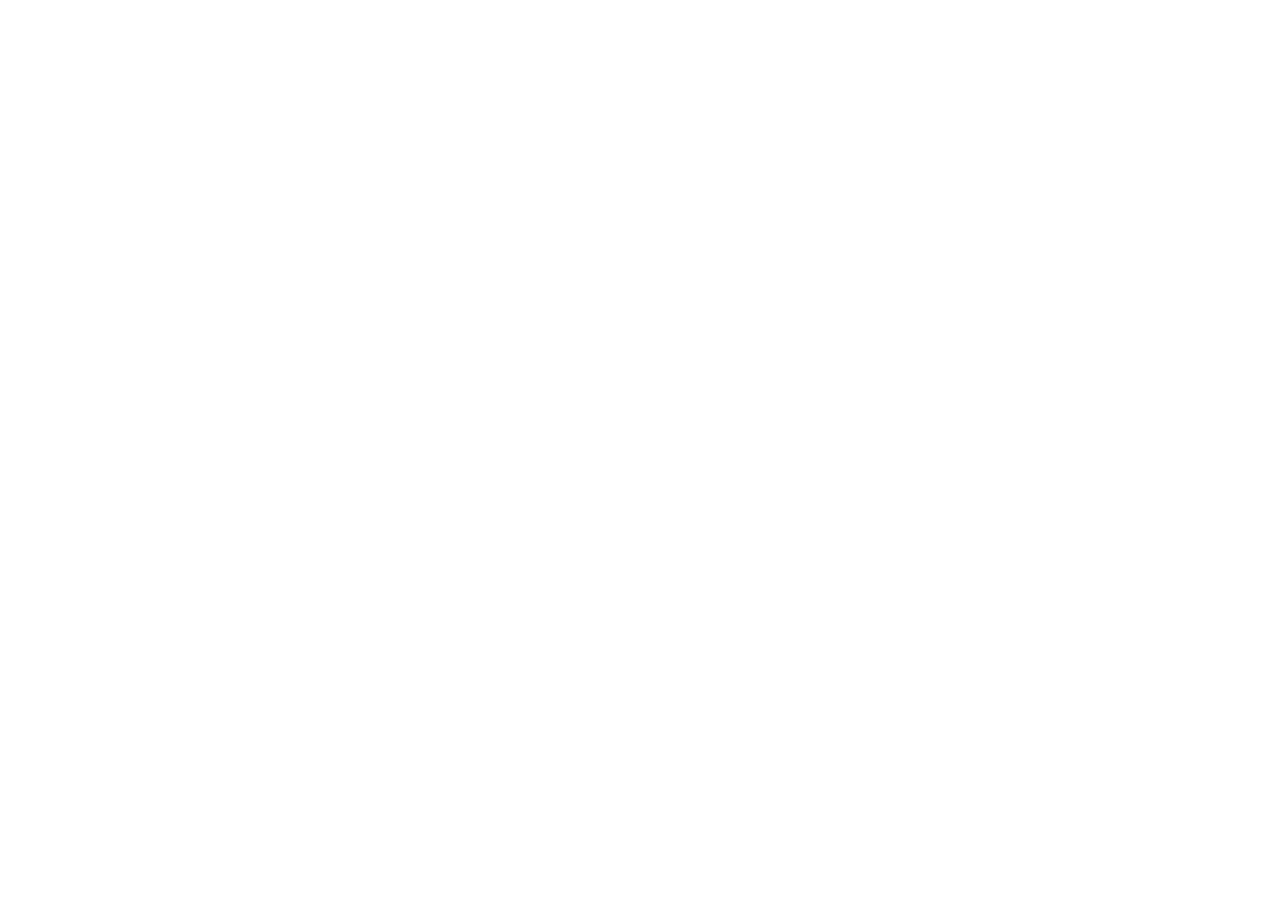
==== contact.html @ adbd4cb7 "création du dépôt, arborescence des fichiers et structure HTML de base" ====
<!DOCTYPE html>
<html lang="en">
<head>
    <meta charset="UTF-8">
    <meta name="viewport" content="width=device-width, initial-scale=1.0">
    <title>AfriConnect Summit 2026 | Le Carrefour de la Tech Panafricaine</title>
    <link rel="stylesheet" href="css/style.css">
</head>
<body>
    












    <script src="js/main.js"></script>
</body>
</html>
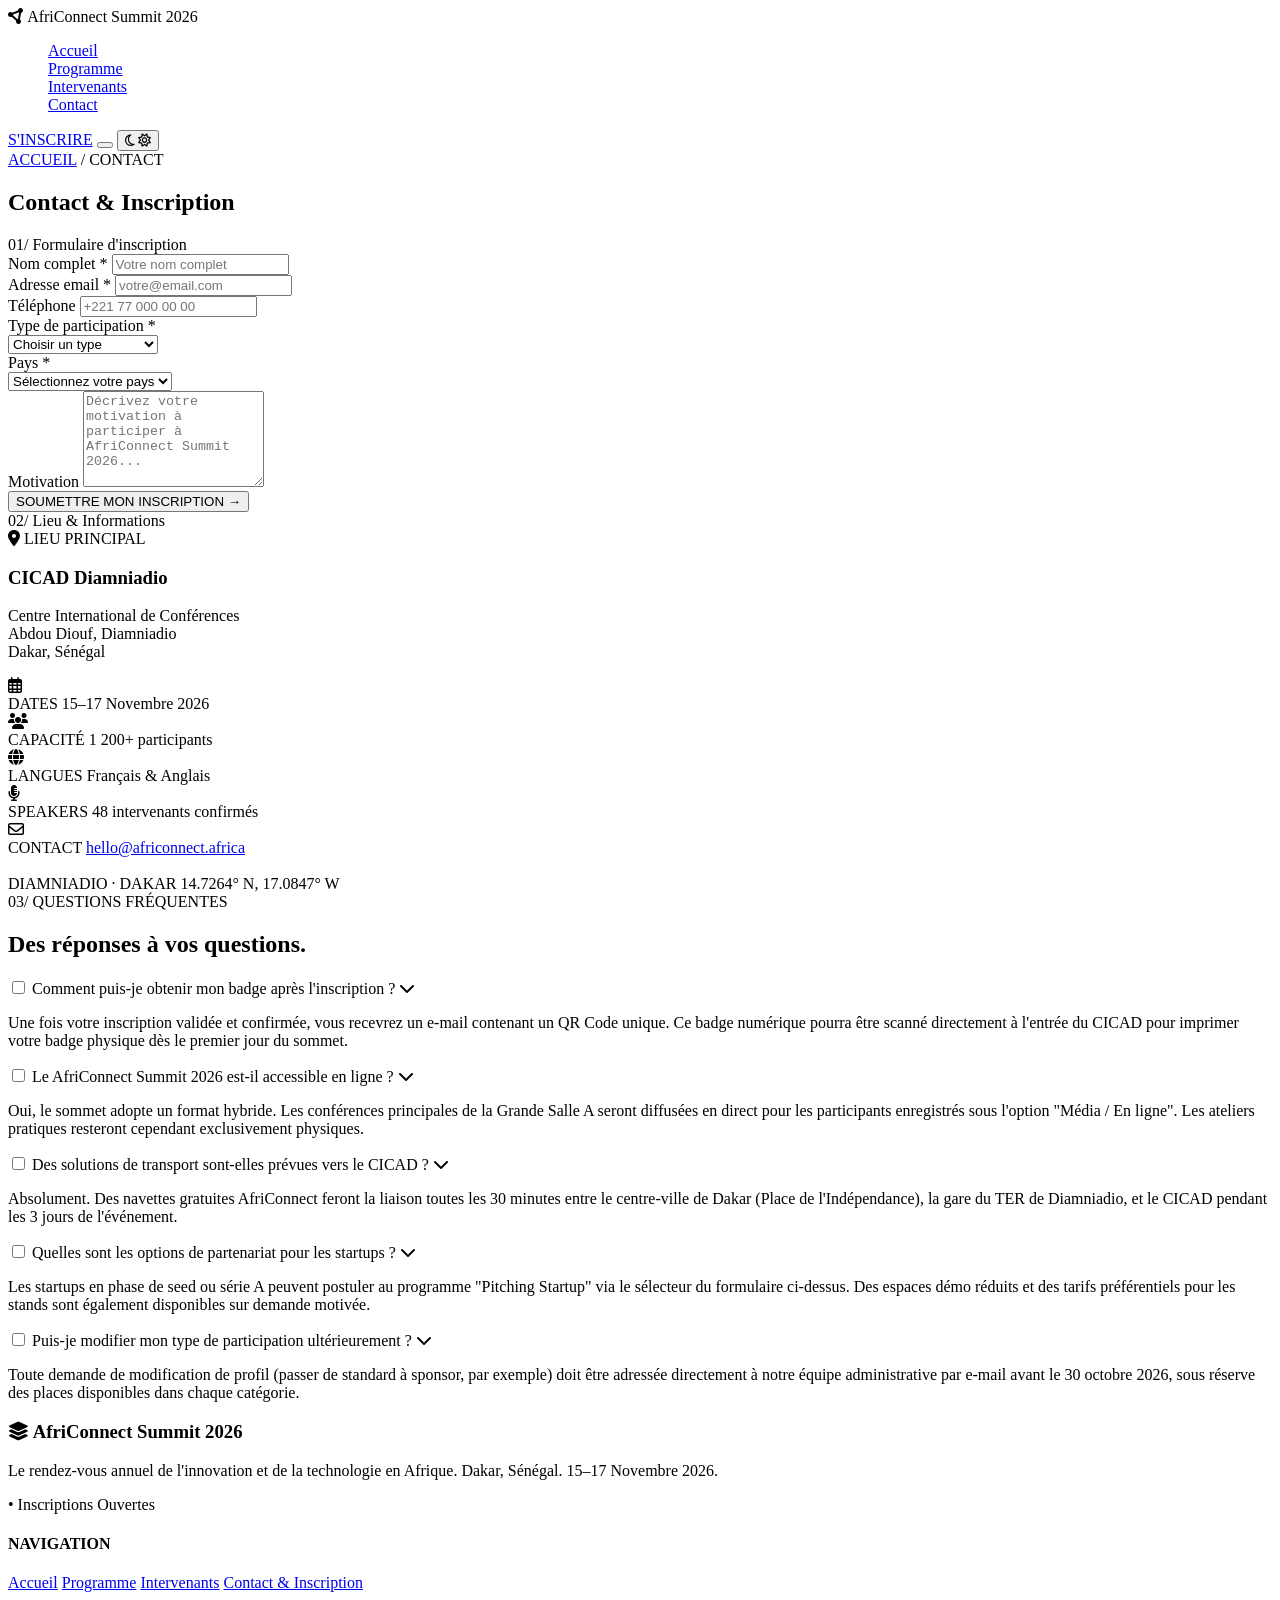
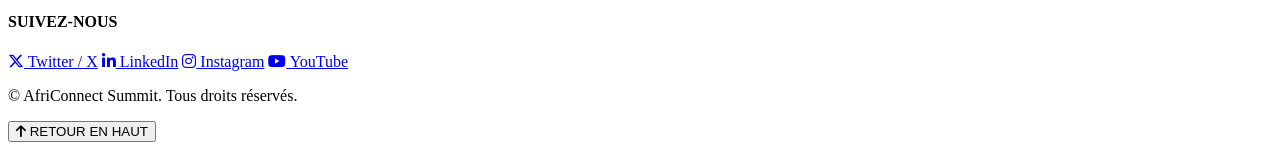
==== commit 5944c9ef: "HTML:structure complète des 4 pages avec sections et contenu texte" ====
--- a/contact.html
+++ b/contact.html
@@ -1,22 +1,358 @@
 <!DOCTYPE html>
-<html lang="en">
+<html lang="fr">
 <head>
     <meta charset="UTF-8">
     <meta name="viewport" content="width=device-width, initial-scale=1.0">
     <title>AfriConnect Summit 2026 | Le Carrefour de la Tech Panafricaine</title>
     <link rel="stylesheet" href="css/style.css">
+    <link rel="stylesheet" href="https://cdnjs.cloudflare.com/ajax/libs/font-awesome/6.4.0/css/all.min.css">
 </head>
 <body>
-    
-
-
-
-
-
-
-
-
-
+  <nav class="navbar">
+  <div class="nav-container">
+    <i class="fa-solid fa-circle-nodes logo-icon"></i>
+    <span>AfriConnect <span class="anim-logo">Summit 2026</span></span>
+    
+    <ul class="nav-menu" id="navMenu" type="none">
+      <li class="li-nav"><a href="#index.html" class="nav-lien">Accueil</a></li>
+      <li class="li-nav"><a href="#programme.html" class="nav-lien">Programme</a></li>
+      <li class="li-nav"><a href="#intervenants.html" class="nav-lien">Intervenants</a></li>
+      <li class="li-nav"><a href="#contact.html" class="nav-lien">Contact</a></li>
+    </ul>
+    
+    <a href="#contact.html" class="cta-btn">S'INSCRIRE</a>
+    
+    <button class="hamburger" id="hamburger" aria-label="Ouvrir le menu">
+      <span class="bar"></span>
+      <span class="bar"></span>
+      <span class="bar"></span>
+    </button>
+    
+    <button id="mode-sombre" class="theme-btn" aria-label="Changer de thème">
+      <i class="fa-regular fa-moon icon-moon"></i>
+      <i class="fa-regular fa-sun icon-sun"></i>
+    </button>
+  </div>
+</nav>
+  
+
+<!-- HERO INTERNE -->
+<section class="banniere-hero-interne">
+  <div class="conteneur-hero-interne">
+    
+    <!-- Fil d'Ariane (Breadcrumb) -->
+    <nav class="fil-ariane">
+      <a href="index.html" class="lien-ariane-parent">ACCUEIL</a>
+      <span class="separateur-ariane">/</span>
+      <span class="lien-ariane-actuel">CONTACT</span>
+    </nav>
+    
+    <!-- Titre principal de la page d'inscription -->
+    <h1 class="titre-principal-interne">Contact & Inscription</h1>
+    
+    <!-- Ligne bleue décorative sous le titre -->
+    <div class="soulignement-decoratif"></div>
+
+  </div>
+</section>
+
+
+<!-- FORMULAIRE D'INSCRIPTION -->
+<section class="section-inscription-contact">
+  <div class="conteneur-inscription-flex">
+    
+    <div class="colonne-formulaire">
+      <div class="en-tete-section-form">
+        <span class="index-section-num">01/</span>
+        <span class="titre-section-caps">Formulaire d'inscription</span>
+      </div>
+
+      <form action="#" method="POST" class="formulaire-principal">
+        <div class="grille-champs-internes">
+          
+          <div class="groupe-champ">
+            <label for="nom">Nom complet *</label>
+            <input type="text" id="nom" name="nom" placeholder="Votre nom complet" required>
+          </div>
+
+          <div class="groupe-champ">
+            <label for="email">Adresse email *</label>
+            <input type="email" id="email" name="email" placeholder="votre@email.com" required>
+          </div>
+
+          <div class="groupe-champ">
+            <label for="telephone">Téléphone</label>
+            <input type="tel" id="telephone" name="telephone" placeholder="+221 77 000 00 00">
+          </div>
+
+          <div class="groupe-champ">
+            <label for="participation">Type de participation *</label>
+            <div class="wrapper-select">
+              <select id="participation" name="participation" required>
+                <option value="" disabled selected>Choisir un type</option>
+                <option value="standard">Participant Standard</option>
+                <option value="speaker">Intervenant / Speaker</option>
+                <option value="sponsor">Partenaire / Sponsor</option>
+                <option value="media">Média / Presse</option>
+              </select>
+            </div>
+          </div>
+
+        </div>
+
+        <div class="groupe-champ champ-pleine-largeur">
+          <label for="pays">Pays *</label>
+          <div class="wrapper-select">
+            <select id="pays" name="pays" required>
+              <option value="" disabled selected>Sélectionnez votre pays</option>
+              <option value="SN">Sénégal</option>
+              <option value="MA">Maroc</option>
+              <option value="NG">Nigeria</option>
+              <option value="GH">Ghana</option>
+              <option value="CI">Côte d'Ivoire</option>
+              <option value="KE">Kenya</option>
+              <option value="DZ">Algérie</option>
+              <option value="TN">Tunisie</option>
+              <option value="CM">Cameroun</option>
+              <option value="ZA">Afrique du Sud</option>
+            </select>
+          </div>
+        </div>
+
+        <div class="groupe-champ champ-pleine-largeur">
+          <label for="motivation" class="label-mono">Motivation</label>
+          <textarea id="motivation" name="motivation" rows="6" placeholder="Décrivez votre motivation à participer à AfriConnect Summit 2026..."></textarea>
+        </div>
+
+        <button type="submit" class="bouton-soumettre-bleu">
+          <span>SOUMETTRE MON INSCRIPTION</span>
+          <span class="fleche-bouton">&rarr;</span>
+        </button>
+      </form>
+    </div>
+
+    <div class="colonne-infos">
+      <div class="en-tete-section-form">
+        <span class="index-section-num">02/</span>
+        <span class="titre-section-caps">Lieu & Informations</span>
+      </div>
+
+      <div class="carte-blanche-infos">
+        <div class="entete-lieu">
+          <i class="fa-solid fa-location-dot icone-adresse-cyan"></i>
+          <span class="label-lieu-titre">LIEU PRINCIPAL</span>
+        </div>
+        
+        <h3 class="nom-batiment">CICAD Diamniadio</h3>
+        <p class="details-adresse">
+          Centre International de Conférences<br>
+          Abdou Diouf, Diamniadio<br>
+          Dakar, Sénégal
+        </p>
+
+        <div class="liste-details-specifiques">
+          
+          <div class="item-detail">
+            <div class="encadre-icone-mini">
+              <i class="fa-regular fa-calendar-days"></i>
+            </div>
+            <div class="textes-item">
+              <span class="meta-label-mono">DATES</span>
+              <span class="meta-valeur">15–17 Novembre 2026</span>
+            </div>
+          </div>
+
+          <div class="item-detail">
+            <div class="encadre-icone-mini">
+              <i class="fa-solid fa-users"></i>
+            </div>
+            <div class="textes-item">
+              <span class="meta-label-mono">CAPACITÉ</span>
+              <span class="meta-valeur">1 200+ participants</span>
+            </div>
+          </div>
+
+          <div class="item-detail">
+            <div class="encadre-icone-mini">
+              <i class="fa-solid fa-globe"></i>
+            </div>
+            <div class="textes-item">
+              <span class="meta-label-mono">LANGUES</span>
+              <span class="meta-valeur">Français & Anglais</span>
+            </div>
+          </div>
+
+          <div class="item-detail">
+            <div class="encadre-icone-mini">
+              <i class="fa-solid fa-microphone-lines"></i>
+            </div>
+            <div class="textes-item">
+              <span class="meta-label-mono">SPEAKERS</span>
+              <span class="meta-valeur">48 intervenants confirmés</span>
+            </div>
+          </div>
+
+          <div class="item-detail">
+            <div class="encadre-icone-mini">
+              <i class="fa-regular fa-envelope"></i>
+            </div>
+            <div class="textes-item">
+              <span class="meta-label-mono">CONTACT</span>
+              <a href="mailto:hello@africonnect.africa" class="meta-valeur lien-email-info">hello@africonnect.africa</a>
+            </div>
+          </div>
+
+        </div>
+
+        <div class="mini-carte-technique">
+          <div class="repere-geographique">
+            <div class="point-ancre-bleu">
+              <i class="fa-solid fa-location-crosshairs" style="color: white; font-size: 0.9rem;"></i>
+            </div>
+            <span class="label-adresse-carte">DIAMNIADIO &middot; DAKAR</span>
+            <span class="coordonnees-gps">14.7264&deg; N, 17.0847&deg; W</span>
+          </div>
+        </div>
+
+      </div>
+    </div>
+
+  </div>
+</section>
+
+
+<section id="section-faq" class="conteneur-faq">
+  
+  <div class="en-tete-faq">
+    <span class="numero-section">03/</span>
+    <span class="titre-section">QUESTIONS FRÉQUENTES</span>
+  </div>
+  
+  <h2 class="grand-titre-faq">Des réponses à vos questions.</h2>
+
+  <div class="accordeon-faq">
+    
+    <div class="item-faq">
+      <input type="checkbox" id="faq-1" class="declencheur-faq">
+      <label for="faq-1" class="entete-item">
+        <span class="question-texte">Comment puis-je obtenir mon badge après l'inscription ?</span>
+        <i class="fa-solid fa-chevron-down icone-fleche"></i>
+      </label>
+      <div class="panneau-reponse">
+        <div class="contenu-reponse">
+          <p>Une fois votre inscription validée et confirmée, vous recevrez un e-mail contenant un QR Code unique. Ce badge numérique pourra être scanné directement à l'entrée du CICAD pour imprimer votre badge physique dès le premier jour du sommet.</p>
+        </div>
+      </div>
+    </div>
+
+    <div class="item-faq">
+      <input type="checkbox" id="faq-2" class="declencheur-faq">
+      <label for="faq-2" class="entete-item">
+        <span class="question-texte">Le AfriConnect Summit 2026 est-il accessible en ligne ?</span>
+        <i class="fa-solid fa-chevron-down icone-fleche"></i>
+      </label>
+      <div class="panneau-reponse">
+        <div class="contenu-reponse">
+          <p>Oui, le sommet adopte un format hybride. Les conférences principales de la Grande Salle A seront diffusées en direct pour les participants enregistrés sous l'option "Média / En ligne". Les ateliers pratiques resteront cependant exclusivement physiques.</p>
+        </div>
+      </div>
+    </div>
+
+    <div class="item-faq">
+      <input type="checkbox" id="faq-3" class="declencheur-faq">
+      <label for="faq-3" class="entete-item">
+        <span class="question-texte">Des solutions de transport sont-elles prévues vers le CICAD ?</span>
+        <i class="fa-solid fa-chevron-down icone-fleche"></i>
+      </label>
+      <div class="panneau-reponse">
+        <div class="contenu-reponse">
+          <p>Absolument. Des navettes gratuites AfriConnect feront la liaison toutes les 30 minutes entre le centre-ville de Dakar (Place de l'Indépendance), la gare du TER de Diamniadio, et le CICAD pendant les 3 jours de l'événement.</p>
+        </div>
+      </div>
+    </div>
+
+    <div class="item-faq">
+      <input type="checkbox" id="faq-4" class="declencheur-faq">
+      <label for="faq-4" class="entete-item">
+        <span class="question-texte">Quelles sont les options de partenariat pour les startups ?</span>
+        <i class="fa-solid fa-chevron-down icone-fleche"></i>
+      </label>
+      <div class="panneau-reponse">
+        <div class="contenu-reponse">
+          <p>Les startups en phase de seed ou série A peuvent postuler au programme "Pitching Startup" via le sélecteur du formulaire ci-dessus. Des espaces démo réduits et des tarifs préférentiels pour les stands sont également disponibles sur demande motivée.</p>
+        </div>
+      </div>
+    </div>
+
+    <div class="item-faq">
+      <input type="checkbox" id="faq-5" class="declencheur-faq">
+      <label for="faq-5" class="entete-item">
+        <span class="question-texte">Puis-je modifier mon type de participation ultérieurement ?</span>
+        <i class="fa-solid fa-chevron-down icone-fleche"></i>
+      </label>
+      <div class="panneau-reponse">
+        <div class="contenu-reponse">
+          <p>Toute demande de modification de profil (passer de standard à sponsor, par exemple) doit être adressée directement à notre équipe administrative par e-mail avant le 30 octobre 2026, sous réserve des places disponibles dans chaque catégorie.</p>
+        </div>
+      </div>
+    </div>
+
+  </div>
+</section>
+
+
+<!-- footer -->
+<footer class="pied-de-page">
+  <div class="conteneur-pied">
+    
+    <div class="colonnes-pied">
+      <div class="colonne-info">
+        <h3 class="logo-sommet">
+          <i class="fa-solid fa-layer-group icone-logo"></i> 
+          AfriConnect <span class="texte-bleu">Summit 2026</span>
+        </h3>
+        <p class="description-sommet">
+          Le rendez-vous annuel de l'innovation et de la technologie en Afrique. Dakar, Sénégal. 15–17 Novembre 2026.
+        </p>
+        <div class="statut-inscription">
+          <span class="puce-inscription">•</span> Inscriptions Ouvertes
+        </div>
+      </div>
+
+      <div class="colonne-liens">
+        <h4 class="titre-colonne">NAVIGATION</h4>
+        <nav class="liens-navigation">
+          <a href="#accueil">Accueil</a>
+          <a href="#programme">Programme</a>
+          <a href="#intervenants">Intervenants</a>
+          <a href="#contact">Contact & Inscription</a>
+        </nav>
+      </div>
+
+      <div class="colonne-liens">
+        <h4 class="titre-colonne">SUIVEZ-NOUS</h4>
+        <nav class="liens-navigation">
+          <a href="https://twitter.com" target="_blank" rel="noopener"><i class="fa-brands fa-x-twitter icone-reseau"></i> Twitter / X</a>
+          <a href="https://linkedin.com" target="_blank" rel="noopener"><i class="fa-brands fa-linkedin-in icone-reseau"></i> LinkedIn</a>
+          <a href="https://instagram.com" target="_blank" rel="noopener"><i class="fa-brands fa-instagram icone-reseau"></i> Instagram</a>
+          <a href="https://youtube.com" target="_blank" rel="noopener"><i class="fa-brands fa-youtube icone-reseau"></i> YouTube</a>
+        </nav>
+      </div>
+    </div>
+
+    <div class="barre-basse">
+      <p class="texte-copyright">
+        &copy; <span id="annee-dynamique"></span> AfriConnect Summit. Tous droits réservés.
+      </p>
+      
+    </div>
+
+  </div>
+
+      <button id="bouton-retour-haut" class="action-retour-haut">
+        <i class="fa-solid fa-arrow-up"></i> RETOUR EN HAUT
+      </button>
+</footer>
 
 
 
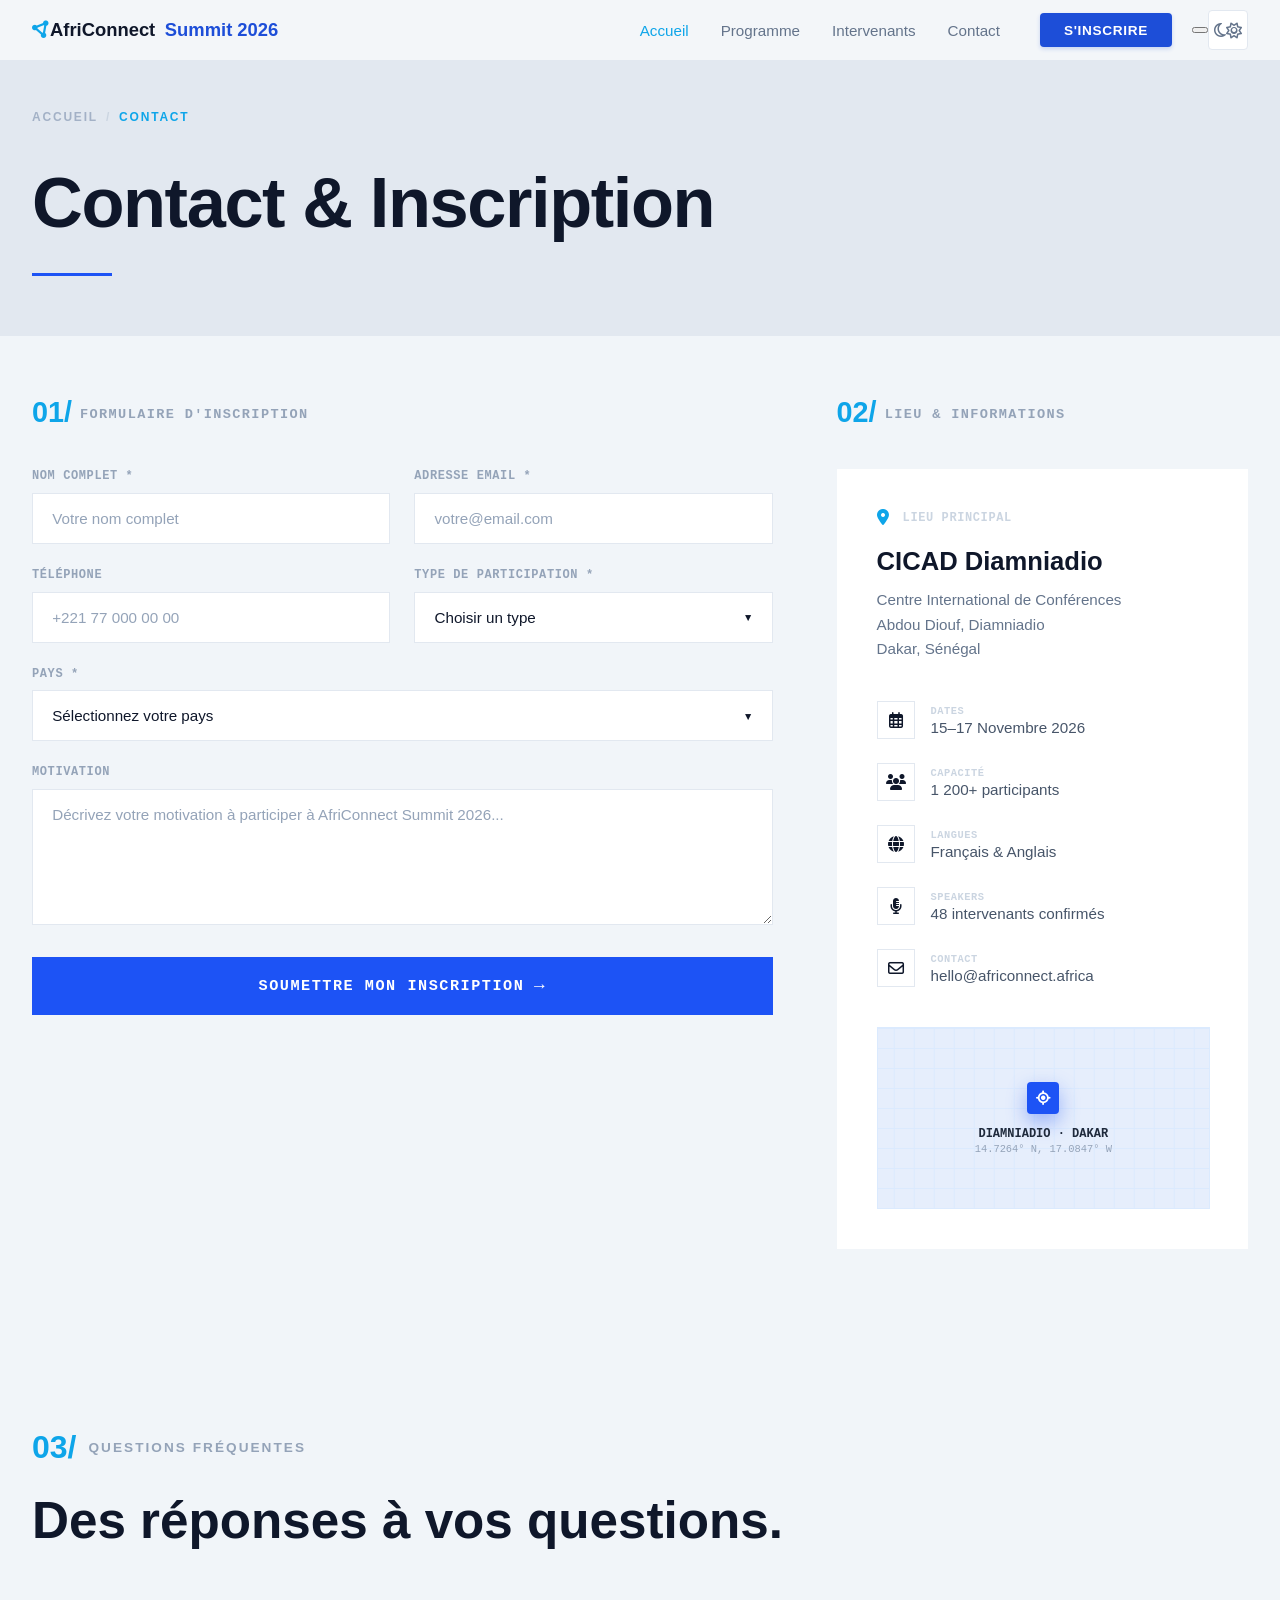
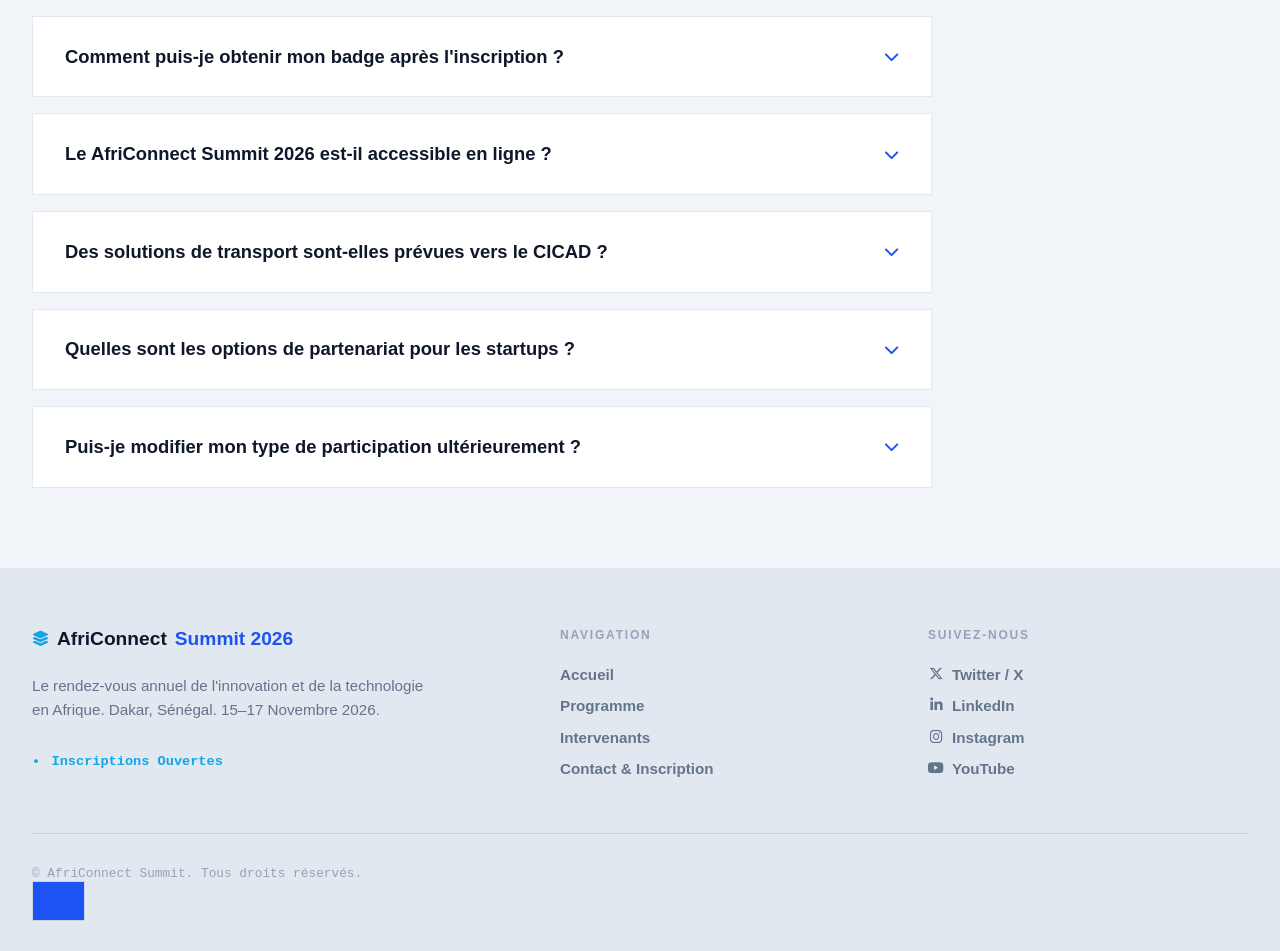
==== commit 0330af35: "style: ajout du CSS bento grid, hero, catégories et responsive Détails : - Définition des variables," ====
--- a/contact.html
+++ b/contact.html
@@ -349,9 +349,9 @@
 
   </div>
 
-      <button id="bouton-retour-haut" class="action-retour-haut">
-        <i class="fa-solid fa-arrow-up"></i> RETOUR EN HAUT
-      </button>
+       <button id="btn-retour-haut" class="action-retour-haut" type="button" aria-label="Retour en haut de page">
+  <i class="fa-solid fa-arrow-up icone-fleche"></i>
+</button>
 </footer>
 
 
--- a/css/style.css
+++ b/css/style.css
@@ -0,0 +1,2941 @@
+
+/* ========== INDEX HTML========= */
+/* 
+   1. PALETTE DE COULEURS ET VARIABLES CSS (THEMING)
+    */
+
+/* Variables globales applicables par défaut (Mode Clair) */
+:root {
+  --bg-navbar: #f3f6f9;        /* Couleur de fond de la barre de navigation (gris/bleu très clair) */
+  --text-main: #1e293b;        /* Couleur principale du texte (sombre pour la lisibilité) */
+  --text-muted: #64748b;       /* Couleur secondaire pour le texte discret ou inactif */
+  --primary-color: #1d4ed8;    /* Couleur primaire (bleu royal pour l'accentuation et boutons) */
+  --accent-cyan: #0ea5e9;       /* Couleur d'accentuation (cyan pour le logo et liens actifs) */
+  --border-color: #e2e8f0;     /* Couleur de la bordure inférieure de la navbar */
+  --btn-theme-bg: #ffffff;     /* Couleur de fond du bouton de bascule de thème */
+  --transition: all 0.25s ease;/* Transition fluide pour tous les effets de survol/changements */
+}
+
+/* Redéfinition des variables pour le Mode Sombre (Activé via l'attribut data-theme="dark") */
+[data-theme="dark"] {
+  --bg-navbar: #0f172a;        /* Fond de la navbar en bleu très sombre */
+  --text-main: #f8fafc;        /* Texte principal en blanc/gris très clair */
+  --text-muted: #94a3b8;       /* Texte secondaire en gris clair */
+  --primary-color: #3b82f6;    /* Bleu plus vif et lumineux adapté aux fonds sombres */
+  --border-color: #1e293b;     /* Bordure sombre pour un contraste doux */
+  --btn-theme-bg: #1e293b;     /* Fond du bouton de thème assorti au fond sombre */
+}
+
+/* 
+   2. STYLES GÉNÉRAUX ETRÉINITIALISATION (BASE)
+    */
+
+/* Styles appliqués sur tout le corps de la page */
+body {
+  margin: 0;                   /* Annulation des marges par défaut du navigateur */
+  font-family: 'Segoe UI', Roboto, Helvetica, Arial, sans-serif; /* Police moderne et lisible */
+}
+
+/*
+   3. STRUCTURE ET CONTENEUR DE LA NAVBAR
+    */
+
+/* Bloc principal de la barre de navigation */
+.navbar {
+  position: fixed;             /* Maintient la navbar accrochée en haut lors du défilement */
+  top: 0;                      /* Aligne la navbar tout en haut */
+  left: 0;                     /* Aligne la navbar tout à gauche */
+  width: 100%;                 /* Étend la navbar sur toute la largeur de l'écran */
+  background-color: var(--bg-navbar); /* Applique la couleur de fond dynamique */
+  border-bottom: 1px solid var(--border-color); /* Ajoute une bordure subtile en bas */
+  z-index: 1000;               /* Assure que la navbar reste au-dessus des autres éléments */
+  transition: var(--transition); /* Anime le changement de couleur de fond (mode clair/sombre) */
+}
+
+/* Conteneur interne permettant de centrer et limiter la largeur du contenu */
+.nav-container {
+  display: flex;               /* Active le mode Flexbox pour aligner les enfants sur une ligne */
+  justify-content: space-between; /* Espace équitablement le logo, le menu et les actions */
+  align-items: center;         /* Aligne verticalement tous les éléments au centre */
+  max-width: 1400px;           /* Empêche le contenu de trop s'étaler sur les grands écrans */
+  margin: 0 auto;              /* Centre le conteneur horizontalement dans la page */
+  padding: 0.75rem 2rem;       /* Espacement interne (haut/bas 0.75rem, gauche/droite 2rem) */
+  height: 60px;                /* Fixe la hauteur totale de la barre de navigation */
+  box-sizing: border-box;      /* Inclut le padding et la bordure dans le calcul des 60px */
+}
+
+/* 
+   4. MARQUE ET LOGO
+    */
+
+/* Conteneur du logo (icône + texte) */
+.nav-container > span {
+  display: flex;               /* Aligne l'icône et le texte côte à côte */
+  align-items: center;         /* Aligne verticalement l'icône et le texte */
+  gap: 0.4rem;                 /* Définit un espace de 0.4rem entre l'icône et le texte */
+  font-weight: 700;            /* Met le texte du logo en gras */
+  font-size: 1.15rem;          /* Définit la taille du texte du logo */
+  color: var(--text-main);     /* Applique la couleur de texte principale */
+  user-select: none;           /* Empêche la sélection accidentelle du texte au clic */
+}
+
+/* Style de l'icône dans le logo */
+.logo-icon {
+  font-size: 1.1rem;           /* Ajuste la taille de l'icône du logo */
+  color: var(--accent-cyan);   /* Applique la couleur cyan dynamique */
+}
+
+/* Style de la partie animée/spéciale du texte du logo ("Summit 2026") */
+.anim-logo {
+  color: var(--primary-color); /* Applique la couleur bleu royal dynamique */
+  font-weight: 700;            /* S'assure que le texte reste bien en gras */
+  margin-left: 0.2rem;         /* Décale légèrement la partie bleue vers la droite */
+}
+
+/* 
+   5. MENU DE NAVIGATION ET LIENS
+    */
+
+/* Liste des liens de navigation */
+.nav-menu {
+  display: flex;               /* Aligne les éléments `<li>` horizontalement */
+  list-style: none;            /* Supprime les puces par défaut de la liste `<ul>` */
+  gap: 2rem;                   /* Espace de 2rem entre chaque lien du menu */
+  margin: 0;                   /* Annule les marges par défaut de la liste */
+  padding: 0;                  /* Annule les rembourrages par défaut de la liste */
+  margin-left: auto;           /* Pousse le menu vers la droite en occupant l'espace libre */
+  margin-right: 2.5rem;        /* Ajoute un espace à droite avant les boutons d'action */
+}
+
+/* Éléments individuels de la liste du menu */
+.li-nav {
+  display: flex;               /* Flexbox pour aligner parfaitement le contenu du `<li>` */
+  align-items: center;         /* Aligne verticalement le lien à l'intérieur de la puce */
+}
+
+/* Balises d'ancres/liens dans la navigation */
+.nav-lien {
+  text-decoration: none;       /* Supprime le soulignement par défaut des liens */
+  color: var(--text-muted);     /* Applique la couleur grise inactive */
+  font-weight: 500;            /* Épaisseur de texte moyenne */
+  font-size: 0.95rem;          /* Taille de police des liens */
+  transition: var(--transition); /* Animation fluide lors du changement de couleur */
+}
+
+/* Effets au survol et états actifs sur les liens */
+.nav-lien:hover, 
+.nav-lien.active,
+.nav-lien[href="#index.html"] {
+  color: var(--accent-cyan);   /* Change la couleur en cyan au survol ou si la page est active */
+}
+
+/* 
+   6. BOUTONS D'ACTION (CTA ET THÈME)
+    */
+
+/* Bouton principal d'action (S'inscrire) */
+.cta-btn {
+  background-color: var(--primary-color); /* Fond bleu royal dynamique */
+  color: #ffffff;                         /* Texte toujours blanc pour un fort contraste */
+  text-decoration: none;                  /* Supprime le soulignement du lien */
+  padding: 0.6rem 1.5rem;                  /* Rembourrage interne (haut/bas 0.6rem, gauche/droite 1.5rem) */
+  font-weight: 700;                        /* Texte en gras */
+  font-size: 0.85rem;                      /* Taille de police */
+  letter-spacing: 0.05em;                  /* Légère espacement entre les lettres */
+  border-radius: 4px;                      /* Arrondit légèrement les coins */
+  transition: var(--transition);           /* Animation douce des propriétés CSS */
+  box-shadow: 0 2px 4px rgba(29, 78, 216, 0.2); /* Ombre portée légère */
+  white-space: nowrap;                     /* Empêche le texte du bouton de passer à la ligne */
+  margin-right: 1.25rem;                   /* Espace à droite pour séparer du bouton de thème */
+}
+
+/* Survol du bouton S'inscrire */
+.cta-btn:hover {
+  opacity: 0.9;                            /* Diminue légèrement l'opacité pour donner un retour visuel */
+}
+
+/* Bouton carré pour la bascule du thème (Clair/Sombre) */
+.theme-btn {
+  background-color: var(--btn-theme-bg);   /* Couleur de fond selon le thème */
+  border: 1px solid var(--border-color);    /* Fine bordure grise ou sombre */
+  width: 40px;                             /* Largeur fixe du carré */
+  height: 40px;                            /* Hauteur fixe du carré */
+  display: flex;                           /* Mode Flexbox pour le centrage de l'icône */
+  align-items: center;                     /* Centre l'icône verticalement */
+  justify-content: center;                 /* Centre l'icône horizontalement */
+  cursor: pointer;                         /* Transforme le pointeur de la souris en main */
+  border-radius: 4px;                      /* Coins légèrement arrondis */
+  color: var(--text-muted);                /* Couleur par défaut de l'icône */
+  transition: var(--transition);           /* Animation fluide lors du survol ou changement */
+  flex-shrink: 0;                          /* Empêche le bouton de rétrécir si le conteneur manque d'espace */
+}
+
+/* Taille de l'icône à l'intérieur du bouton thème */
+.theme-btn i {
+  font-size: 1rem;                         /* Taille de l'icône de lune/soleil */
+}
+
+/* Gestion de l'affichage de l'icône du soleil */
+.icon-sun {
+  display: none;                           /* Masqué par défaut en mode clair */
+}
+
+/* Survol du bouton de thème */
+.theme-btn:hover {
+  color: var(--primary-color);             /* L'icône passe en couleur primaire au survol */
+  border-color: var(--primary-color);      /* La bordure passe en couleur primaire au survol */
+}
+
+/* 
+   7. COMPENSATION DE LA NAVBAR FIXE SUR LE CONTENU
+    */
+
+/* Évite que la première section sous la navbar ne soit masquée par `position: fixed` */
+.hero, 
+section:first-of-type {
+  padding-top: 60px;                       /* Ajoute un espace en haut égal à la hauteur de la navbar (60px) */
+}
+
+/* --------SECTION HERO-------- */
+
+/* 
+   1. STYLES GÉNÉRAUX & VARIABLES CSS (MODE CLAIR)
+   = */
+
+:root {
+  /* Fond clair avec un léger dégradé bleuté pour rester moderne */
+  --hero-bg: radial-gradient(circle at 80% 20%, #f1f5f9 0%, #f8fafc 60%);
+  --text-main: #0f172a;        /* Bleu nuit très sombre presque noir */
+  --text-muted: #64748b;       /* Gris pour les sous-titres et détails */
+  --blue-primary: #1d53f5;     /* Bleu royal dynamique */
+  --blue-glow: rgba(29, 83, 245, 0.15); /* Ombre/Lueur bleue douce */
+  --border-color: #e2e8f0;     /* Bordures claires et discrètes */
+  --accent-cyan: #0ea5e9;      /* Cyan pour le point et la localisation */
+}
+
+/* Réinitialisation de base du corps de page */
+body {
+  margin: 0;                   /* Supprime les marges par défaut */
+  padding: 0;                  /* Supprime les rembourrages par défaut */
+  background-color: #f8fafc;   /* Fond clair de secours */
+  font-family: 'Segoe UI', Roboto, Helvetica, sans-serif; /* Typographie moderne */
+  color: var(--text-main);     /* Couleur de texte principale */
+  overflow-x: hidden;          /* Évite le défilement horizontal parasite */
+}
+
+/* 
+   2. SECTION HERO & CONTENEUR (GRILLE)
+    */
+
+/* Section globale occupant au moins tout l'écran */
+.section {
+  min-height: 100vh;           /* Occupe au moins 100% de la hauteur de l'écran */
+  width: 100%;                 /* Prend toute la largeur */
+  background: var(--hero-bg);  /* Applique le dégradé clair */
+  display: flex;               /* Flexbox pour centrer le conteneur */
+  align-items: center;         /* Centrage vertical */
+  justify-content: center;     /* Centrage horizontal */
+  padding: 80px 2rem 40px 2rem;/* Espace interne en haut (compensation navbar) et en bas */
+  box-sizing: border-box;      /* Inclut le padding dans le calcul de la taille */
+}
+
+/* Conteneur principal séparé en 2 colonnes */
+.hero-container {
+  max-width: 1300px;           /* Largeur maximale pour éviter le trop grand étalement */
+  width: 100%;                 /* S'adapte à la largeur du parent */
+  display: grid;               /* Disposition en grille CSS */
+  grid-template-columns: 1.2fr 1fr; /* 60% colonne gauche (texte), 40% droite (compteur) */
+  gap: 4rem;                   /* Espace généreux entre la gauche et la droite */
+  align-items: center;         /* Alignement vertical centré des deux colonnes */
+}
+
+/* Bloc d'emballage du contenu textuel (gauche) */
+.hero-content {
+  display: flex;               /* Empilement vertical des éléments textuels */
+  flex-direction: column;      /* Disposition en colonne */
+}
+
+/* 
+   3. COLONNE GAUCHE : TYPOGRAPHIE ET BOUTONS
+   */
+
+/* Ligne supérieure d'information (Date et Lieu) */
+.hero-meta {
+  font-size: 0.85rem;          /* Petite taille style metadata */
+  letter-spacing: 0.15em;      /* Espacement aéré entre les lettres */
+  color: var(--text-muted);     /* Couleur grise discrète */
+  display: flex;               /* Flexbox pour aligner le point et le texte */
+  align-items: center;         /* Centrage vertical */
+  gap: 0.5rem;                 /* Espace entre le point cyan et le texte */
+  margin-bottom: 1.5rem;       /* Marge sous la ligne méta */
+  font-weight: 600;            /* Texte semi-gras */
+}
+
+/* Petit point lumineux cyan */
+.meta-dot {
+  width: 6px;                  /* Largeur du point */
+  height: 6px;                 /* Hauteur du point */
+  background-color: var(--accent-cyan); /* Couleur cyan */
+  border-radius: 50%;          /* Forme parfaitement ronde */
+  box-shadow: 0 0 8px var(--accent-cyan); /* Effet d'éclat lumineux cyan */
+}
+
+/* Grand titre de l'événement */
+.hero-titre {
+  font-size: clamp(3.5rem, 6vw, 5.5rem); /* Taille réactive selon la largeur de l'écran */
+  font-weight: 900;            /* Épaisseur de police maximale */
+  line-height: 0.95;           /* Interligne serré très esthétique */
+  letter-spacing: -0.02em;     /* Rapproche légèrement les lettres pour l'impact */
+  margin: 0 0 2rem 0;          /* Marge sous le titre */
+  color: var(--text-main);     /* Couleur sombre principale */
+}
+
+/* Style solide pour "L'AVENIR" et "PAS." */
+.titre-noir {
+  color: var(--text-main);     /* Bleu nuit très sombre */
+}
+
+/* Effet de contour en bleu sur "N'ATTEND" */
+.titre-lumiere {
+  color: transparent;          /* Rend le fond des lettres transparent */
+  -webkit-text-stroke: 2px var(--blue-primary); /* Contour bleu royal */
+  filter: drop-shadow(0 2px 8px var(--blue-glow)); /* Légère ombre bleue diffuse */
+}
+
+/* Sous-titre descriptif */
+.hero-soustitre {
+  color: #475569;              /* Gris foncé lisible */
+  font-size: 1.15rem;          /* Taille confortable pour la lecture */
+  line-height: 1.6;            /* Interligne aéré */
+  max-width: 540px;            /* Limite la largeur du paragraphe */
+  margin: 0 0 2.5rem 0;        /* Marge sous le paragraphe */
+}
+
+/* Conteneur des boutons d'action */
+.hero-actions {
+  display: flex;               /* Place les boutons côte à côte */
+  gap: 1.2rem;                 /* Espace entre le bouton principal et secondaire */
+}
+
+/* Styles communs pour les boutons principal et secondaire */
+.btn-primary, 
+.btn-secondary {
+  text-decoration: none;       /* Supprime le soulignement par défaut des liens */
+  font-weight: 700;            /* Texte en gras */
+  font-size: 0.85rem;          /* Taille du texte des boutons */
+  letter-spacing: 0.08em;      /* Espacement des lettres */
+  padding: 1rem 2rem;          /* Rembourrage interne */
+  border-radius: 2px;          /* Angles très légèrement adoucis */
+  transition: all 0.25s ease;  /* Transition douce pour l'effet de survol */
+}
+
+/* Bouton principal : S'INSCRIRE -> */
+.btn-primary {
+  background-color: var(--blue-primary); /* Fond bleu royal */
+  color: #ffffff;                        /* Texte blanc */
+  box-shadow: 0 4px 15px rgba(29, 83, 245, 0.2); /* Ombre bleutée sous le bouton */
+}
+
+/* Survol du bouton principal */
+.btn-primary:hover {
+  background-color: #1545cc;   /* Bleu un peu plus foncé au survol */
+  transform: translateY(-2px); /* Décollement léger vers le haut */
+}
+
+/* Bouton secondaire : PROGRAMME */
+.btn-secondary {
+  background-color: #ffffff;   /* Fond blanc */
+  color: var(--text-muted);     /* Texte gris */
+  border: 1px solid var(--border-color); /* Fine bordure claire */
+  box-shadow: 0 2px 4px rgba(0, 0, 0, 0.02); /* Ombre très discrète */
+}
+
+/* Survol du bouton secondaire */
+.btn-secondary:hover {
+  border-color: var(--text-main); /* La bordure devient sombre au survol */
+  color: var(--text-main);        /* Le texte devient sombre au survol */
+}
+
+/* 
+   4. COLONNE DROITE : COMPTE À REBOURS
+    */
+
+/* Conteneur global de la colonne de droite */
+.hero-comptearebours {
+  width: 100%;                 /* Occupe la largeur de la colonne */
+  max-width: 480px;            /* Limite la largeur maximale */
+  justify-self: end;           /* S'aligne vers la droite dans la grille */
+}
+
+/* En-tête "// COMPTE À REBOURS" */
+.compte-rebours {
+  font-size: 0.75rem;          /* Petite taille style console */
+  letter-spacing: 0.15em;      /* Espacement large */
+  color: var(--text-muted);    /* Couleur grise discrète */
+  margin-bottom: 1rem;         /* Espace avant la grille */
+  font-weight: 600;           /* Texte semi-gras */
+  font-family: monospace, monospace; /* Style typographique tech/code */
+}
+
+/* Grille 2x2 des 4 blocs du compte à rebours */
+.rebours-grille {
+  display: grid;               /* Disposition en grille */
+  grid-template-columns: 1fr 1fr; /* 2 colonnes de largeur égale */
+  gap: 1px;                    /* Espace de 1px créant la bordure interne entre les cases */
+  background-color: var(--border-color); /* Couleur de fond servant de bordure pour le gap */
+  border: 1px solid var(--border-color); /* Bordure extérieure de la grille */
+  box-shadow: 0 10px 25px rgba(0, 0, 0, 0.05); /* Ombre douce de la grille */
+}
+
+/* Carte individuelle de temps */
+.compte-box {
+  background-color: #ffffff;   /* Fond blanc pour chaque case */
+  padding: 2.5rem 2rem;        /* Rembourrage interne généreux */
+  position: relative;          /* Nécessaire pour positionner les numéros 1, 2, 3, 4 */
+  overflow: hidden;            /* Empêche le chiffre en filigrane de dépasser */
+  display: flex;               /* Organisation en colonne */
+  flex-direction: column;      /* Alignement vertical des éléments internes */
+}
+
+/* Chiffres géants d'indexation en arrière-plan (1, 2, 3, 4) */
+.couleur-nombre {
+  position: absolute;          /* Positionnement absolu dans la case */
+  right: 15px;                 /* Calé à droite */
+  bottom: -15px;               /* Légèrement décalé vers le bas */
+  font-size: 6rem;             /* Taille géante */
+  font-weight: 900;            /* Très gras */
+  color: rgba(0, 0, 0, 0.03);  /* Filigrane extrêmement discret pour le mode clair */
+  user-select: none;           /* Rend le chiffre non sélectionnable au curseur */
+  z-index: 1;                  /* Placé derrière les chiffres principaux */
+}
+
+/* Grands chiffres dynamiques (000, 00, etc.) */
+.nombre {
+  font-size: 3.2rem;           /* Taille d'affichage imposante */
+  font-weight: 700;            /* Texte en gras */
+  letter-spacing: -0.02em;     /* Chiffres légèrement rapprochés */
+  color: var(--text-main);     /* Couleur sombre */
+  margin-bottom: 0.25rem;      /* Espace sous les chiffres */
+  z-index: 2;                  /* Passe au-dessus du filigrane */
+}
+
+/* Libellés des sous-titres ("JOURS", "HEURES", etc.) */
+.label {
+  font-size: 0.7rem;           /* Petite taille */
+  font-weight: 700;            /* Texte en gras */
+  letter-spacing: 0.1em;       /* Espacement des lettres */
+  color: var(--text-muted);    /* Couleur grise */
+  z-index: 2;                  /* Passe au-dessus du filigrane */
+}
+
+/* Accentuation de couleur pour le premier bloc ("JOURS") */
+.compte-box:first-child .label {
+  color: var(--accent-cyan);   /* Couleur cyan pour faire ressortir la première case */
+}
+
+/* Pied du compte à rebours (Lieu + Icône) */
+.rebours-footer {
+  margin-top: 1.2rem;          /* Espacement au-dessus du pied */
+  border: 1px solid var(--border-color); /* Fine bordure d'encadrement */
+  padding: 1rem;               /* Rembourrage interne */
+  font-size: 0.75rem;          /* Petite taille tech */
+  letter-spacing: 0.08em;      /* Espacement des lettres */
+  color: var(--text-muted);    /* Couleur grise */
+  display: flex;               /* Flexbox pour aligner le texte et l'icône */
+  justify-content: space-between; /* Pousse l'icône à l'extrémité droite */
+  align-items: center;         /* Centrage vertical */
+  background-color: #ffffff;   /* Fond blanc */
+  box-shadow: 0 4px 10px rgba(0, 0, 0, 0.02); /* Ombre portée discrète */
+  font-family: monospace, monospace; /* Style console tech */
+}
+
+/* Icône de localisation cyan */
+.location-icon {
+  color: var(--accent-cyan);   /* Couleur cyan lumineuse */
+}
+
+/* 
+   5. ANIMATIONS CSS AU CHARGEMENT (COMPATIBILITÉ CLASSES HTML)
+    */
+
+/* Animation de fondue simple */
+.fade-in {
+  opacity: 0;
+  animation: fadeIn 1s forwards ease-out;
+}
+
+/* Animation de fondue avec remontée vers le haut */
+.fade-in-up {
+  opacity: 0;
+  transform: translateY(30px);
+  animation: fadeInUp 0.8s forwards cubic-bezier(0.2, 0.8, 0.2, 1);
+}
+
+/* Décalages temporels (Delays) pour l'effet en cascade */
+.delay-1 { animation-delay: 0.2s; }
+.delay-2 { animation-delay: 0.4s; }
+.delay-3 { animation-delay: 0.6s; }
+.delay-4 { animation-delay: 0.8s; }
+
+/* Keyframes de l'animation de fondue */
+@keyframes fadeIn {
+  to { 
+    opacity: 1; 
+  }
+}
+
+/* Keyframes de l'animation de remontée */
+@keyframes fadeInUp {
+  to {
+    opacity: 1;
+    transform: translateY(0);
+  }
+}
+
+/* ------------------CHIFFRE CLES---------- */
+/* ==========================================================================
+   1. SECTION CHIFFRES CLÉS (SECTION GLOBALE)
+   ========================================================================== */
+
+/* Section principale des chiffres clés */
+.chiffre-cles {
+  width: 100%;                 /* Occupe toute la largeur */
+  padding: 80px 2rem;          /* Espacement interne haut/bas et sur les côtés */
+  background-color: #f8fafc;   /* Fond clair assorti au reste du site */
+  box-sizing: border-box;      /* Inclut le padding dans le calcul de la taille */
+}
+
+/* Conteneur pour centrer la section et limiter sa largeur */
+.stat-container {
+  max-width: 1300px;           /* Largeur maximale identique à la navbar et au hero */
+  margin: 0 auto;              /* Centrage horizontal dans la page */
+  display: flex;               /* Flexbox pour empiler l'en-tête et la grille */
+  flex-direction: column;      /* Disposition verticale */
+  gap: 2.5rem;                 /* Espace entre l'en-tête (01/ CHIFFRES CLÉS) et les cartes */
+}
+
+/* ==========================================================================
+   2. EN-TÊTE DE LA SECTION (01/ CHIFFRES CLÉS)
+   ========================================================================== */
+
+/* Bloc d'en-tête de section */
+.entete {
+  display: flex;               /* Alignement horizontal du numéro et du titre */
+  align-items: center;         /* Centrage vertical */
+  gap: 0.5rem;                 /* Espace entre "01/" et "CHIFFRES CLÉS" */
+  font-family: monospace, monospace; /* Style typographique console/code */
+  font-size: 0.9rem;           /* Taille de police discrete et professionnelle */
+  letter-spacing: 0.12em;      /* Espacement entre les lettres */
+  font-weight: 700;            /* Texte en gras */
+}
+
+/* Numéro de la section ("01/") en cyan */
+.section-nombre {
+  color: #0ea5e9;              /* Cyan identique à la charte graphique */
+}
+
+/* Titre de la section ("CHIFFRES CLÉS") */
+.section-titre {
+  color: #64748b;              /* Gris secondaire lisible */
+}
+
+/* ==========================================================================
+   3. GRILLE ET CARTES DE STATISTIQUES
+   ========================================================================== */
+
+/* Grille contenant les 4 cartes */
+.section-grille-cartes {
+  display: grid;               /* Activation de la grille CSS */
+  grid-template-columns: repeat(4, 1fr); /* 4 colonnes de largeur égale sur desktop */
+  gap: 1.5rem;                 /* Espacement entre chaque carte */
+}
+
+/* Style de base pour chaque carte individuelle */
+.section-carte {
+  position: relative;          /* Indispensable pour positionner le chiffre d'arrière-plan */
+  padding: 3rem 2rem 2.5rem 2rem; /* Rembourrage interne pour aérer le contenu */
+  border-radius: 4px;          /* Légers arrondis aux angles */
+  display: flex;               /* Flexbox interne */
+  flex-direction: column;      /* Alignement vertical du chiffre et du label */
+  justify-content: flex-end;   /* Aligne le contenu vers le bas de la carte */
+  min-height: 200px;           /* Hauteur minimale pour des cartes imposantes */
+  overflow: hidden;            /* Empêche le chiffre en filigrane de dépasser */
+  box-sizing: border-box;      /* Inclut le padding dans les dimensions */
+  transition: all 0.3s ease;   /* Transition douce au survol */
+}
+
+/* Survol des cartes : léger soulèvement visuel */
+.section-carte:hover {
+  transform: translateY(-4px); /* Remontée discrète de la carte */
+}
+
+/* ==========================================================================
+   4. VARIANTES DE COULEURS DES CARTES
+   ========================================================================== */
+
+/* Carte 1 : Bleue (Accentuation principale) */
+.carte-bleu {
+  background-color: #1d53f5;   /* Fond bleu royal dynamique */
+  color: #ffffff;              /* Texte écrit en blanc */
+  box-shadow: 0 10px 25px rgba(29, 83, 245, 0.25); /* Ombre portée bleue */
+}
+
+/* Cartes 2 & 4 : Blanches (Standard) */
+.carte-blanc {
+  background-color: #ffffff;   /* Fond blanc pur */
+  color: #0f172a;              /* Texte sombre */
+  border: 1px solid #e2e8f0;   /* Fine bordure grise de séparation */
+  box-shadow: 0 4px 15px rgba(0, 0, 0, 0.03); /* Ombre Portée subtile */
+}
+
+/* Carte 3 : Neutre / Gris très clair */
+.carte-neutre {
+  background-color: #f1f5f9;   /* Fond gris/bleuté très doux */
+  color: #0f172a;              /* Texte sombre */
+  border: 1px solid #e2e8f0;   /* Fine bordure grise */
+}
+
+/* ==========================================================================
+   5. CONTENU DES CARTES (CHIFFRES ET LABELS)
+   ========================================================================== */
+
+/* Chiffres d'indexation géants en filigrane (1, 2, 3, 4) */
+.couleur-chiffre {
+  position: absolute;          /* Positionnement libre dans la carte */
+  top: -10px;                  /* Calé tout en haut */
+  right: 15px;                 /* Calé à droite */
+  font-size: 7.5rem;           /* Taille d'affichage géante */
+  font-weight: 900;            /* Typographie ultra-grasse */
+  line-height: 1;              /* Interligne minimal */
+  user-select: none;           /* Rend le texte non sélectionnable */
+  z-index: 1;                  /* Positionné derrière le chiffre du compteur */
+}
+
+/* Couleur du filigrane pour la carte bleue */
+.carte-bleu .couleur-chiffre {
+  color: rgba(255, 255, 255, 0.12); /* Blanc très transparent sur fond bleu */
+}
+
+/* Couleur du filigrane pour les cartes blanches et neutres */
+.carte-blanc .couleur-chiffre,
+.carte-neutre .couleur-chiffre {
+  color: rgba(0, 0, 0, 0.04);       /* Noir très discret pour le mode clair */
+}
+
+/* Chiffre principal avec son compteur (+1200, 48+, 3, 12) */
+.stat-nombre {
+  font-size: 3.8rem;           /* Grands chiffres d'impact */
+  font-weight: 900;            /* Épaisseur maximale */
+  letter-spacing: -0.03em;     /* Légèrement resserrés pour un effet compact */
+  line-height: 1;              /* Pas d'interligne parasite */
+  margin-bottom: 0.5rem;       /* Espacement avant le label */
+  z-index: 2;                  /* Placé au-dessus du filigrane */
+}
+
+/* Libellé du chiffre ("PARTICIPANTS", "SPEAKERS", etc.) */
+.stat-label {
+  font-size: 0.8rem;           /* Petite taille typographique */
+  font-weight: 700;            /* Texte en gras */
+  letter-spacing: 0.12em;      /* Espacement large entre les lettres */
+  z-index: 2;                  /* Placé au-dessus du filigrane */
+}
+
+/* Couleur du label pour la carte bleue */
+.carte-bleu .stat-label {
+  color: rgba(255, 255, 255, 0.85); /* Blanc légèrement adouci pour la lisibilité */
+}
+
+/* Couleur du label pour les cartes blanches et neutres */
+.carte-blanc .stat-label,
+.carte-neutre .stat-label {
+  color: #64748b;              /* Gris discret */
+}
+
+/* ==========================================================================
+   6. RESPONSIVE DESIGN (TABLETTES ET MOBILES)
+   ========================================================================== */
+
+/* Adaptation pour écrans moyens (Tablettes) */
+@media (max-width: 1024px) {
+  .section-grille-cartes {
+    grid-template-columns: repeat(2, 1fr); /* Passage à 2 colonnes par ligne */
+    gap: 1.25rem;
+  }
+}
+
+/* Adaptation pour petits écrans (Mobiles) */
+@media (max-width: 600px) {
+  .section-grille-cartes {
+    grid-template-columns: 1fr;            /* Une seule carte par ligne sur mobile */
+  }
+
+  .stat-nombre {
+    font-size: 3.2rem;                     /* Taille de texte ajustée pour mobile */
+  }
+}
+
+
+
+/* -------POURQUOI PARTICIPER------ */
+/* 
+   1. CONTENEUR PRINCIPAL DE LA SECTION "POURQUOI PARTICIPER"
+    */
+
+/* Section globale englobant le titre et les cartes */
+.conteneur-pourquoi {
+  background-color: #f8fafc;   /* Fond clair uniforme et moderne */
+  padding: 80px 2rem;          /* Rembourrage interne haut/bas (80px) et gauche/droite (2rem) */
+  font-family: 'Segoe UI', Roboto, Helvetica, Arial, sans-serif; /* Typographie du site */
+  max-width: 1300px;           /* Largeur maximale identique aux autres sections */
+  margin: 0 auto;              /* Centrage horizontal de la section */
+  box-sizing: border-box;      /* Inclut le padding dans le calcul de la largeur */
+}
+
+/*
+   2. EN-TÊTE DE LA SECTION (02/ POURQUOI PARTICIPER)
+   */
+
+/* Conteneur de la ligne d'indexation (Numéro + Titre) */
+.entete-pourquoi {
+  display: flex;               /* Alignement horizontal en mode Flexbox */
+  align-items: center;         /* Centrage vertical du numéro et du texte */
+  gap: 0.75rem;                /* Espacement entre le numéro cyan et le titre */
+  margin-bottom: 1.5rem;       /* Marge inférieure avant le grand titre */
+}
+
+/* Numéro de section ("02/") */
+.numero-section {
+  font-size: 2rem;             /* Taille de police imposante */
+  font-weight: 800;            /* Typographie très grasse */
+  color: #0ea5e9;              /* Couleur cyan lumineuse de la charte */
+}
+
+/* Libellé de section ("POURQUOI PARTICIPER") */
+.titre-section {
+  font-size: 0.85rem;          /* Petite taille typographique style console */
+  font-weight: 700;            /* Texte en gras */
+  letter-spacing: 0.15em;      /* Espacement large entre les lettres */
+  color: #94a3b8;              /* Couleur grise discrète */
+}
+
+/* Grand titre d'accroche ("Rejoignez le mouvement...") */
+.grand-titre {
+  font-size: clamp(2rem, 4vw, 3.5rem); /* Taille réactive s'adaptant à la taille d'écran */
+  font-weight: 800;            /* Texte très gras */
+  color: #0f172a;              /* Bleu nuit très sombre */
+  line-height: 1.2;            /* Interligne compact pour dynamiser le titre */
+  margin: 0 0 4rem 0;          /* Espace généreux de 4rem en bas avant les cartes */
+  max-width: 800px;            /* Limite la largeur pour éviter une ligne trop longue */
+}
+
+/* 
+   3. DISPOSITION EN FLEXBOX DE LA LISTE D'ARGUMENTS
+    */
+
+/* Conteneur des 3 cartes d'arguments */
+.liste-arguments {
+  display: flex;               /* Disposition des cartes côte à côte */
+  gap: 2rem;                   /* Espace de 2rem entre chaque carte */
+  justify-content: space-between; /* Répartition égale de l'espace disponible */
+  flex-wrap: wrap;             /* Passage à la ligne automatique sur mobile */
+}
+
+/* 
+   4. STYLE DES CARTES D'ARGUMENTS INDIVIDUELLES
+    */
+
+/* Bloc de chaque carte */
+.carte-argument {
+  flex: 1 1 300px;             /* S'agrandit (1), rétrécit (1) et a une base de 300px */
+  background-color: #ffffff;   /* Fond blanc pur */
+  border: 1px solid #e2e8f0;   /* Fine bordure grise de séparation */
+  padding: 3rem 2.5rem;        /* Rembourrage interne très confortable */
+  position: relative;          /* Nécessaire pour le positionnement du filigrane */
+  overflow: hidden;            /* Empêche le chiffre en filigrane de dépasser de la carte */
+  box-sizing: border-box;      /* Inclut les bordures et paddings dans les dimensions */
+  display: flex;               /* Organisation Flexbox */
+  flex-direction: column;      /* Empilement vertical des éléments internes */
+}
+
+/* Conteneur carré encadrant l'icône FontAwesome */
+.conteneur-icone {
+  width: 50px;                 /* Largeur fixe du carré */
+  height: 50px;                /* Hauteur fixe du carré */
+  border: 1px solid #e2e8f0;   /* Fine bordure autour du carré */
+  display: flex;               /* Flexbox pour centrer l'icône */
+  align-items: center;         /* Centrage vertical de l'icône */
+  justify-content: center;     /* Centrage horizontal de l'icône */
+  margin-bottom: 2rem;         /* Espace en bas avant l'index */
+  background-color: #ffffff;   /* Fond blanc */
+}
+
+/* Icône à l'intérieur du carré (brain, globe, bolt) */
+.icone-bleue {
+  font-size: 1.25rem;          /* Taille d'affichage de l'icône */
+  color: #1d53f5;              /* Bleu royal de la charte graphique */
+}
+
+/* Petit indicateur d'index ("01 /", "02 /", "03 /") */
+.petit-index {
+  font-size: 0.75rem;          /* Petite taille typographique */
+  color: #cbd5e1;              /* Gris très clair */
+  font-weight: 700;            /* Texte en gras */
+  margin-bottom: 0.75rem;      /* Espace sous l'index */
+}
+
+/* Titre de l'argument ("Expertise Mondiale", etc.) */
+.titre-argument {
+  font-size: 1.5rem;           /* Taille de titre intermédiaire */
+  font-weight: 700;            /* Texte en gras */
+  color: #0f172a;              /* Couleur sombre principale */
+  margin: 0 0 1rem 0;          /* Marge sous le titre */
+}
+
+/* Paragraphe explicatif de l'argument */
+.description-argument {
+  font-size: 0.95rem;          /* Taille de texte confortable */
+  color: #64748b;              /* Couleur grise secondaire */
+  line-height: 1.6;            /* Interligne aéré pour la lisibilité */
+  margin: 0;                   /* Supprime la marge par défaut du paragraphe */
+}
+
+/* Grand numéro géant en filigrane (01, 02, 03) */
+.filigrane-nombre {
+  position: absolute;          /* Positionnement absolu dans la carte */
+  right: 20px;                 /* Calé à 20px du bord droit */
+  top: 10px;                   /* Calé à 10px du haut */
+  font-size: 7rem;             /* Taille géante d'arrière-plan */
+  font-weight: 900;            /* Typographie ultra-grasse */
+  color: rgba(0, 0, 0, 0.02);  /* Transparence très subtile pour le mode clair */
+  user-select: none;           /* Empêche la sélection accidentelle du texte */
+}
+
+/* 
+
+
+/* -----intervenants */
+
+/* 
+   1. SECTION INTERVENANTS (CONTENEUR GLOBAL)
+    */
+
+/* Style du conteneur principal de la section des intervenants */
+.conteneur-intervenants {
+  background-color: #e2e8f0;   /* Fond clair global gris/bleuté pour la section */
+  padding: 80px 2rem;          /* Espacement interne : 80px en haut/bas, 2rem sur les côtés */
+  font-family: 'Segoe UI', Roboto, Helvetica, sans-serif; /* Famille de police principale */
+  max-width: 1300px;           /* Largeur maximale pour aligner avec les autres conteneurs */
+  margin: 0 auto;              /* Centrage horizontal de la section */
+  box-sizing: border-box;      /* Inclus le padding dans le calcul de la largeur totale */
+}
+
+/* 
+   2. EN-TÊTE DE LA SECTION (TITRE & BOUTON D'ACTION)
+   */
+
+/* Disposition de l'en-tête : Titre à gauche, Bouton à droite */
+.entete-intervenants {
+  display: flex;               /* Utilisation du mode Flexbox */
+  justify-content: space-between; /* Écarte les éléments aux deux extrémités */
+  align-items: flex-end;       /* Aligne le bouton avec le bas du grand titre */
+  margin-bottom: 3.5rem;       /* Marge généreuse sous l'en-tête avant la grille */
+}
+
+/* Alignement du numéro et du libellé de section */
+.meta-titre {
+  display: flex;               /* Mode Flexbox horizontal */
+  align-items: center;         /* Centrage vertical des deux éléments */
+  gap: 0.75rem;                /* Espacement entre "03/" et "SPEAKERS" */
+  margin-bottom: 1rem;         /* Espace sous la ligne d'index avant le grand titre */
+}
+
+/* Numéro de la section ("03/") */
+.numero-section {
+  font-size: 2rem;             /* Grande taille d'affichage */
+  font-weight: 800;            /* Typographie très grasse */
+  color: #0ea5e9;              /* Cyan de la charte graphique */
+}
+
+/* Libellé de la section ("SPEAKERS", "INTERVENANTS", etc.) */
+.titre-section {
+  font-size: 0.85rem;          /* Petite taille style console */
+  font-weight: 700;            /* Texte en gras */
+  letter-spacing: 0.15em;      /* Espacement aéré entre les lettres */
+  color: #94a3b8;              /* Couleur grise discrète */
+}
+
+/* Grand titre d'accroche de la section */
+.grand-titre {
+  font-size: clamp(2rem, 4vw, 3.5rem); /* Taille réactive s'adaptant à l'écran */
+  font-weight: 800;            /* Typographie très grasse */
+  color: #0f172a;              /* Bleu nuit très sombre */
+  margin: 0;                   /* Supprime les marges par défaut */
+}
+
+/* Bouton "VOIR TOUS" (Lien d'action secondaire) */
+.bouton-voir-tous {
+  text-decoration: none;       /* Supprime le soulignement par défaut du lien */
+  font-size: 0.75rem;          /* Petite taille de texte */
+  font-weight: 700;            /* Texte en gras */
+  letter-spacing: 0.15em;      /* Espacement large entre les lettres */
+  color: #64748b;              /* Texte gris neutre */
+  border: 1px solid #cbd5e1;   /* Encadrement par une fine bordure grise */
+  padding: 0.8rem 1.5rem;      /* Rembourrage interne du bouton */
+  transition: all 0.25s ease;  /* Transition douce pour l'effet de survol */
+  white-space: nowrap;         /* Empêche le texte du bouton de se couper sur 2 lignes */
+}
+
+/* Survol du bouton "VOIR TOUS" */
+.bouton-voir-tous:hover {
+  color: #1d53f5;              /* Le texte passe en bleu royal */
+  border-color: #1d53f5;       /* La bordure passe en bleu royal */
+  background-color: rgba(29, 83, 245, 0.02); /* Fond très légèrement teinté de bleu */
+}
+
+/* 
+   3. GRILLE CSS DES CARTES INTERVENANTS
+    */
+
+/* Disposition des cartes en grille à 4 colonnes sur écran large */
+.grille-intervenants {
+  display: grid;               /* Activation de la grille CSS */
+  grid-template-columns: repeat(4, 1fr); /* 4 colonnes de largeur égale */
+  gap: 1.5rem;                 /* Espace de 1.5rem entre chaque carte */
+}
+
+/* 
+   4. CARTE INDIVIDUELLE INTERVENANT
+   */
+
+/* Bloc de la carte d'un intervenant */
+.carte-intervenant {
+  background-color: #ffffff;   /* Fond blanc pur pour détacher de la section */
+  display: flex;               /* Organisation en mode Flexbox */
+  flex-direction: column;      /* Empilement vertical (Image puis Textes) */
+  box-sizing: border-box;      /* Inclut les bordures dans le calcul des dimensions */
+  transition: transform 0.3s ease, box-shadow 0.3s ease; /* Transitions douces pour l'animation */
+  border-left: 3px solid transparent; /* Bordure gauche invisible préparée pour le survol */
+}
+
+/* Conteneur gérant le ratio d'aspect de l'image et le masque dégradé */
+.conteneur-image {
+  position: relative;          /* Référence pour le positionnement absolu de l'image et du voile */
+  width: 100%;                 /* Occupe toute la largeur de la carte */
+  padding-top: 110%;           /* Ratio de hauteur (110% pour un portrait légèrement vertical) */
+  overflow: hidden;            /* Masque tout dépassement lors du zoom de l'image */
+  background-color: #f1f5f9;   /* Couleur de fond temporaire pendant le chargement */
+}
+
+/* Image de portrait de l'intervenant */
+.image-portrait {
+  position: absolute;          /* Rempli tout le conteneur parent */
+  top: 0;
+  left: 0;
+  width: 100%;
+  height: 100%;
+  object-fit: cover;           /* Conserve les proportions sans déformer l'image */
+  filter: grayscale(20%);       /* Léger filtre désaturé pour une harmonie visuelle */
+  transition: transform 0.5s ease; /* Transition fluide pour le zoom au survol */
+}
+
+/* Voile dégradé créant un fondu blanc progressif au bas de la photo */
+.voile-degrade {
+  position: absolute;          /* Placé en superposition sur la photo */
+  bottom: 0;
+  left: 0;
+  width: 100%;
+  height: 60%;                 /* Couvre les 60% inférieurs de l'image */
+  background: linear-gradient(to top, rgba(255, 255, 255, 1) 0%, rgba(255, 255, 255, 0) 100%); /* Fondu du blanc opaque vers la transparence */
+  z-index: 2;                  /* Placé au-dessus du portrait */
+}
+
+/* Bloc contenant les informations écrites sous la photo */
+.infos-intervenant {
+  padding: 2rem 1.5rem;        /* Rembourrage interne */
+  background-color: #ffffff;   /* Fond blanc */
+  z-index: 3;                  /* Placé au-dessus du voile dégradé */
+}
+
+/* Nom de l'intervenant */
+.nom-intervenant {
+  font-size: 1.25rem;          /* Taille de titre pour le nom */
+  font-weight: 700;            /* Texte en gras */
+  color: #0f172a;              /* Couleur sombre principale */
+  margin: 0 0 0.4rem 0;        /* Petite marge sous le nom */
+}
+
+/* Poste / Titre professionnel de l'intervenant */
+.poste-intervenant {
+  font-size: 0.85rem;          /* Taille de sous-titre */
+  color: #94a3b8;              /* Couleur grise discrète */
+  margin: 0 0 1.5rem 0;        /* Marge avant le badge du pays */
+}
+
+/* Badge du pays (Style console / monospace) */
+.badge-pays {
+  font-size: 0.8rem;          /* Petite taille */
+  font-family: 'Courier New', Courier, monospace; /* Typographie à chasse fixe style code */
+  color: #0f172a;              /* Texte sombre */
+  display: flex;               /* Alignement horizontal du code et du nom de pays */
+  align-items: center;         /* Centrage vertical */
+  gap: 0.5rem;                 /* Espace entre le code ("SN //") et le nom ("SÉNÉGAL") */
+  font-weight: bold;           /* Texte en gras */
+}
+
+/* Code pays en accentuation cyan */
+.code-pays {
+  color: #0ea5e9;              /* Bleu cyan distinctive */
+  font-weight: 700;            /* Texte très gras */
+}
+
+/* 
+   5. EFFETS D'INTERACTION AU SURVOL (HOVER)
+   */
+
+/* Effet d'élévation de la carte lors du survol ou pour la carte active */
+.carte-intervenant:hover, 
+.carte-intervenant.active {
+  transform: translateY(-5px); /* Décolle la carte de 5px vers le haut */
+  box-shadow: 0 15px 30px rgba(15, 23, 42, 0.08); /* Ombre portée douce pour marquer la profondeur */
+  border-left: 3px solid #1d53f5; /* Apparition d'une ligne d'accentuation bleue à gauche */
+}
+
+/* Effet de zoom sur le portrait lors du survol de la carte */
+.carte-intervenant:hover .image-portrait {
+  transform: scale(1.04);      /* Agrandissement subtil de 4% de la photo */
+}
+
+/*
+   6. RESPONSIVE DESIGN (ADAPTATION MOBILES & TABLETTES)
+    */
+
+/* Adaptation pour écrans de taille moyenne (Tablettes) */
+@media (max-width: 1100px) {
+  .grille-intervenants {
+    grid-template-columns: repeat(2, 1fr); /* Réduit la grille à 2 cartes par ligne */
+  }
+}
+
+/* Adaptation pour petits écrans (Mobiles) */
+@media (max-width: 650px) {
+  /* Réorganisation de l'en-tête sur mobile */
+  .entete-intervenants {
+    flex-direction: column;    /* Empile le titre et le bouton verticalement */
+    align-items: flex-start;   /* Aligne le bouton à gauche sous le titre */
+    gap: 1.5rem;               /* Espace entre le titre et le bouton */
+  }
+  
+  /* Passage de la grille en colonne unique */
+  .grille-intervenants {
+    grid-template-columns: 1fr; /* Une seule carte par ligne */
+  }
+}
+
+/* --------partenaire */
+
+/* 
+   1. SECTION SPONSORS (CONTENEUR GLOBAL)
+    */
+
+/* Style du conteneur principal de la section des sponsors */
+.conteneur-sponsors {
+  background-color: #f8fafc;   /* Fond clair uniforme et épuré */
+  padding: 80px 2rem;          /* Rembourrage interne : 80px haut/bas, 2rem gauche/droite */
+  font-family: 'Segoe UI', Roboto, Helvetica, Arial, sans-serif; /* Famille de police principale */
+  max-width: 1300px;           /* Largeur maximale pour aligner avec le reste du site */
+  margin: 0 auto;              /* Centrage horizontal de la section */
+  box-sizing: border-box;      /* Inclut le padding dans le calcul de la largeur */
+}
+
+/*
+   2. EN-TÊTE DE LA SECTION (04/ PARTENAIRES & SPONSORS)
+    */
+
+/* Ligne d'en-tête contenant l'indexation (Numéro + Titre) */
+.entete-sponsors {
+  display: flex;               /* Alignement horizontal en Flexbox */
+  align-items: center;         /* Centrage vertical du numéro et du libellé */
+  gap: 0.75rem;                /* Espacement entre "04/" et "PARTENAIRES & SPONSORS" */
+  margin-bottom: 1.5rem;       /* Marge en bas avant le grand titre d'accroche */
+}
+
+/* Numéro de la section ("04/") en cyan */
+.conteneur-sponsors .numero-section {
+  font-size: 2rem;             /* Grande taille d'affichage */
+  font-weight: 800;            /* Typographie très grasse */
+  color: #0ea5e9;              /* Cyan de la charte graphique */
+}
+
+/* Libellé de la section ("PARTENAIRES & SPONSORS") */
+.conteneur-sponsors .titre-section {
+  font-size: 0.85rem;          /* Petite taille style console/code */
+  font-weight: 700;            /* Texte en gras */
+  letter-spacing: 0.15em;      /* Espacement aéré entre les lettres */
+  color: #94a3b8;              /* Couleur grise discrète */
+}
+
+/* Grand titre d'accroche de la section */
+.conteneur-sponsors .grand-titre {
+  font-size: clamp(2rem, 4vw, 3.5rem); /* Taille réactive s'adaptant à l'écran */
+  font-weight: 800;            /* Typographie très grasse */
+  color: #0f172a;              /* Bleu nuit très sombre */
+  line-height: 1.2;            /* Interligne compact */
+  margin: 0 0 4rem 0;          /* Marge de 4rem en bas avant la liste des sponsors */
+  max-width: 800px;            /* Limite la largeur pour une meilleure lisibilité */
+}
+
+/* 
+   3. STRUCTURE ET NIVEAUX DE SPONSORING
+    */
+
+/* Conteneur global de la liste des sponsors (Empilement vertical des catégories) */
+.liste-sponsors {
+  display: flex;               /* Organisation en mode Flexbox */
+  flex-direction: column;      /* Disposition verticale des niveaux (Or, Argent, Bronze) */
+  gap: 3.5rem;                 /* Espace généreux entre chaque catégorie de sponsors */
+}
+
+/* Bloc d'une catégorie individuelle de sponsor */
+.categorie-sponsors {
+  width: 100%;                 /* Occupe toute la largeur disponible */
+}
+
+/* 
+   4. SÉPARATEURS TEXTUELS ET LIGNES D'ENCADREMENT
+    */
+
+/* Titre de catégorie ("// SPONSORS OR", etc.) avec ligne d'extension */
+.separateur-sponsors {
+  font-size: 0.75rem;          /* Petite taille typographique style technique */
+  font-weight: 700;            /* Texte en gras */
+  letter-spacing: 0.15em;      /* Espacement large entre les lettres */
+  color: #94a3b8;              /* Couleur grise neutre */
+  display: flex;               /* Flexbox pour aligner le texte et la ligne horizontale */
+  align-items: center;         /* Centrage vertical de la ligne avec le texte */
+  gap: 0.5rem;                 /* Espace entre les éléments */
+  margin-bottom: 2rem;         /* Espace en bas avant d'afficher les logos */
+  position: relative;          /* Positionnement de référence pour le pseudo-élément */
+}
+
+/* Ligne fine horizontale automatique s'étendant à droite du texte */
+.separateur-sponsors::after {
+  content: "";                 /* Génère un élément vide */
+  flex: 1;                     /* Force la ligne à occuper tout l'espace restant */
+  height: 1px;                 /* Épaisseur d'un pixel pour la ligne */
+  background-color: #e2e8f0;   /* Couleur grise très claire pour le trait */
+  margin-left: 1rem;           /* Marge à gauche pour décoller le trait du texte */
+}
+
+/* Couleurs des puces et indices selon le niveau de sponsoring */
+.puce-or { 
+  color: #f59e0b;              /* Orange / Doré lumineux pour le niveau OR */
+}
+
+.puce-argent { 
+  color: #94a3b8;              /* Gris argenté pour le niveau ARGENT */
+}
+
+.puce-bronze { 
+  color: #b45309;              /* Bronze ambré pour le niveau BRONZE */
+}
+
+/* 
+   5. ALIGNEMENT FLEXBOX DES BLOCS DE LOGOS
+    */
+
+/* Grille Flexbox contenant les logos d'un même niveau */
+.grille-flex-logos {
+  display: flex;               /* Mode Flexbox */
+  flex-wrap: wrap;             /* Autorise le passage à la ligne si nécessaire */
+  gap: 1.2rem;                 /* Espacement de 1.2rem entre chaque bloc de logo */
+  align-items: center;         /* Centrage vertical des logos entre eux */
+  
+}
+
+/* Style de base partagé par tous les blocs de logos */
+.bloc-logo {
+  background-color: #ffffff;   /* Fond blanc pur pour faire ressortir les logos */
+  border: 1px solid #e6f0e2;   /* Fine bordure grise */
+  color: #64748b;              /* Couleur de texte/icône grise */
+  font-weight: 700;            /* Texte en gras */
+  display: flex;               /* Centrage du contenu en Flexbox */
+  align-items: center;         /* Centrage vertical du contenu */
+  justify-content: center;     /* Centrage horizontal du contenu */
+  box-sizing: border-box;      /* Inclut les bordures et paddings dans les calculs */
+  transition: all 0.25s ease;  /* Animation fluide lors du survol */
+  user-select: none;           /* Empêche la sélection accidentelle au curseur */
+}
+
+/* Effet au survol des blocs de logos */
+.bloc-logo:hover {
+  border-color: #cbd5e1;       /* Bordure légèrement plus foncée */
+  color: #0f172a;              /* Le texte/logo devient bleu nuit sombre */
+  transform: translateY(-2px); /* Très léger décollement vers le haut */
+}
+
+/*
+   6. DIFFÉRENCIATION VISUELLE DES TAILLES DE LOGOS
+    */
+
+/* 7. Logos du niveau OR (Incitations majeures - Grand format) */
+.logo-or {
+  padding: 1.8rem 2.5rem;      /* Rembourrage généreux */
+  font-size: 1.15rem;          /* Taille de texte plus grande */
+  min-width: 200px;            /* Largeur minimale importante */
+}
+
+/* 8. Logos du niveau ARGENT (Format intermédiaire) */
+.logo-argent {
+  padding: 1.4rem 2.rem;       /* Rembourrage moyen */
+  font-size: 1rem;             /* Taille de texte standard */
+  min-width: 170px;            /* Largeur minimale moyenne */
+}
+
+/* 9. Logos du niveau BRONZE (Format compact) */
+.logo-bronze {
+  padding: 1.1rem 1.6rem;      /* Rembourrage plus petit */
+  font-size: 0.9rem;           /* Petite taille de texte */
+  min-width: 140px;            /* Largeur minimale réduite */
+}
+
+/* 
+   10. RESPONSIVE DESIGN (MOBILES & TABLETTES)
+    */
+
+/* Adaptation pour les tablettes et smartphones (< 768px) */
+@media (max-width: 768px) {
+  .grille-flex-logos {
+    justify-content: center;   /* Centre les logos horizontalement sur petits écrans */
+  }
+  
+  .bloc-logo {
+    flex: 1 1 calc(50% - 1.2rem); /* Force 2 logos par ligne sur mobile */
+    min-width: unset;          /* Supprime la largeur minimale fixe */
+    text-align: center;        /* Alignement du texte au centre */
+  }
+}
+
+/* Adaptation pour les très petits mobiles (< 480px) */
+@media (max-width: 480px) {
+  .bloc-logo {
+    flex: 1 1 100%;            /* Force 1 seul logo par ligne sur petit écran */
+  }
+}
+
+/* -------FOOTER------ */
+/* 
+   1. STYLE GÉNÉRAL DU PIED DE PAGE (SECTION GLOBALE)
+    */
+
+/* Conteneur principal du pied de page */
+.pied-de-page {
+  background-color: #e2e8f0;   /* Fond gris/bleuté clair fidèle au design */
+  padding: 60px 2rem 30px 2rem;/* Rembourrage : 60px en haut, 2rem sur les côtés, 30px en bas */
+  font-family: 'Segoe UI', Roboto, Helvetica, sans-serif; /* Typographie principale */
+  box-sizing: border-box;      /* Inclut le padding dans le calcul de la hauteur/largeur */
+}
+
+/* Enveloppe interne pour limiter la largeur maximale */
+.conteneur-pied {
+  max-width: 1300px;           /* Aligné sur la largeur maximale du reste du site */
+  margin: 0 auto;              /* Centrage horizontal dans la page */
+}
+
+/* 
+   2. DISPOSITION ET COLONNES (FLEXBOX)
+    */
+
+/* Conteneur Flexbox regroupant les 3 colonnes de contenu */
+.colonnes-pied {
+  display: flex;               /* Alignement horizontal des colonnes */
+  justify-content: space-between; /* Espacement maximal entre les colonnes */
+  gap: 3rem;                   /* Espace de 3rem entre chaque colonne */
+  padding-bottom: 3.5rem;      /* Espace en bas avant la barre de copyright */
+}
+
+/* Colonne de gauche (Informations & Description du sommet) */
+.colonne-info {
+  flex: 1.5 1 300px;           /* Plus large (1.5) avec une base minimale de 300px */
+}
+
+/* Colonnes de droite (Navigation et Réseaux sociaux) */
+.colonne-liens {
+  flex: 1 1 200px;             /* Largeur standard avec une base minimale de 200px */
+}
+
+/* 
+   3. CONTENU DE LA COLONNE D'INFORMATION (GAUCHE)
+    */
+
+/* Titre / Logo du Sommet */
+.logo-sommet {
+  font-size: 1.2rem;          /* Taille d'affichage du logo */
+  font-weight: 700;            /* Texte en gras */
+  color: #0f172a;              /* Bleu nuit sombre */
+  margin: 0 0 1.5rem 0;        /* Marge sous le logo */
+  display: flex;               /* Flexbox pour aligner l'icône et le texte */
+  align-items: center;         /* Centrage vertical */
+  gap: 0.5rem;                 /* Espace entre l'icône et le texte */
+}
+
+/* Icône géométrique du logo */
+.icone-logo {
+  color: #0ea5e9;              /* Couleur cyan lumineuse */
+  font-size: 0.95rem;          /* Taille de l'icône */
+}
+
+/* Mot mis en valeur dans le logo ("CONNECT", etc.) */
+.texte-bleu {
+  color: #1d53f5;              /* Bleu royal dynamique */
+}
+
+/* Paragraphe descriptif du sommet */
+.description-sommet {
+  font-size: 0.95rem;          /* Taille de texte confortable */
+  color: #64748b;              /* Gris secondaire lisible */
+  line-height: 1.6;            /* Interligne aéré */
+  max-width: 400px;            /* Évite que les lignes de texte ne soient trop longues */
+  margin: 0 0 2rem 0;          /* Marge inférieure */
+}
+
+/* Statut d'ouverture des inscriptions (Style Terminal) */
+.statut-inscription {
+  font-size: 0.85rem;          /* Petite taille */
+  font-family: 'Courier New', Courier, monospace; /* Style typographique code/console */
+  color: #0ea5e9;              /* Texte cyan */
+  font-weight: 700;            /* Texte en gras */
+}
+
+/* Puce ou symbole précédant l'état des inscriptions */
+.puce-inscription {
+  margin-right: 0.2rem;        /* Léger décalage à droite */
+}
+
+/* 
+   4. COLONNES DE LIENS (NAVIGATION & RÉSEAUX SOCIAUX)
+    */
+
+/* Titre des catégories de liens ("// NAVIGATION", "// RESEAUX") */
+.titre-colonne {
+  font-size: 0.75rem;          /* Petite taille style technique */
+  font-weight: 700;            /* Texte en gras */
+  letter-spacing: 0.15em;      /* Espacement large entre les lettres */
+  color: #94a3b8;              /* Gris neutre */
+  margin: 0 0 1.5rem 0;        /* Marge inférieure */
+}
+
+/* Conteneur vertical des liens */
+.liens-navigation {
+  display: flex;               /* Mode Flexbox */
+  flex-direction: column;      /* Disposition en colonne */
+  gap: 0.9rem;                 /* Espace de 0.9rem entre chaque lien */
+}
+
+/* Style individuel des liens Hypertextes */
+.liens-navigation a {
+  text-decoration: none;       /* Supprime le soulignement par défaut */
+  font-size: 0.95rem;          /* Taille de police standard */
+  font-weight: 600;            /* Texte semi-gras */
+  color: #64748b;              /* Gris par défaut */
+  transition: color 0.2s ease, transform 0.2s ease; /* Transitions douces au survol */
+  display: inline-flex;        /* Flexbox pour aligner l'icône et le texte */
+  align-items: center;         /* Centrage vertical */
+  gap: 0.5rem;                 /* Espace entre l'icône réseau et le texte */
+  width: max-content;          /* Ajuste la zone survolable au contenu exact */
+}
+
+/* Effet d'interaction au survol des liens */
+.liens-navigation a:hover {
+  color: #1d53f5;              /* Passage au bleu royal au survol */
+  transform: translateX(3px);  /* Déplacement subtil de 3px vers la droite */
+}
+
+/* Taille et centrage des icônes de réseaux sociaux */
+.icone-reseau {
+  font-size: 0.9rem;          /* Taille de l'icône FontAwesome */
+  width: 16px;                 /* Largeur fixe pour aligner parfaitement les textes */
+  text-align: center;          /* Centrage de l'icône dans sa zone fixe */
+}
+
+/* 
+   5. BARRE INFÉRIEURE (COPYRIGHT & BOUTON RETOUR EN HAUT)
+    */
+
+/* Ligne inférieure séparée par un trait */
+.barre-basse {
+  border-top: 1px solid #cbd5e1;/* Trait horizontal de séparation gris */
+  padding-top: 2rem;           /* Espace entre la ligne et le contenu du bas */
+  display: flex;               /* Alignement en Flexbox */
+  justify-content: space-between; /* Copyright à gauche, Bouton à droite */
+  align-items: center;         /* Centrage vertical */
+}
+
+/* Texte de Copyright */
+.texte-copyright {
+  font-size: 0.8rem;           /* Petite taille typographique */
+  font-family: 'Courier New', Courier, monospace; /* Style console */
+  color: #94a3b8;              /* Couleur grise discrète */
+  margin: 0;                   /* Annule la marge par défaut du paragraphe */
+}
+
+/* 
+   BOUTON DE RETOUR EN HAUT (STYLE BOUTON PHYSIQUE)
+    */
+
+.action-retour-haut {
+  background-color: #1d53f5;    /* Fond blanc pour ressortir sur le gris */
+  border: 1px solid #cbd5e1;    /* Fine bordure grise */
+  border-radius: 10pxpx;           /* Angles très légèrement adoucis */
+  padding: 0.7rem 1.2rem;       /* Rembourrage interne pour la forme bouton */
+  font-family: 'Courier New', Courier, monospace; /* Style console/tech */
+  font-size: 0.75rem;           /* Petite taille typographique */
+  font-weight: 700;             /* Texte en gras */
+  letter-spacing: 0.1em;        /* Espacement aéré entre les lettres */
+  color: #ffffff !important; /* Force la couleur du texte/icône */
+  cursor: pointer;              /* Curseur main */
+  display: inline-flex;         /* Alignement horizontal du texte et de l'icône */
+  align-items: center;          /* Centrage vertical */
+  gap: 0.6rem;                  /* Espace entre le texte et la flèche */
+  transition: all 0.25s ease;   /* Transition fluide sur toutes les propriétés */
+  
+}
+
+
+
+/* Animation de l'icône de flèche au survol */
+.action-retour-haut:hover .icone-fleche {
+  transform: translateY(-2px);  /* La flèche monte légèrement pour inciter au clic */
+}
+
+/* Style de l'icône de flèche */
+.icone-fleche {
+  font-size: 0.85rem;           /* Taille de la flèche FontAwesome */
+  transition: transform 0.25s ease; /* Transition fluide du mouvement de flèche */
+}
+
+/* 
+   6. RESPONSIVE DESIGN (MOBILES & TABLETTES)
+    */
+
+/* Adaptation pour écrans tactiles et téléphones (< 768px) */
+@media (max-width: 768px) {
+  /* Passage des 3 colonnes en disposition verticale */
+  .colonnes-pied {
+    flex-direction: column;    /* Empilement des colonnes */
+    gap: 2.5rem;               /* Réduction de l'espace inter-colonnes */
+  }
+
+  /* Réorganisation de la barre de copyright sur mobile */
+  .barre-basse {
+    flex-direction: column-reverse; /* Place le bouton de retour en haut au-dessus du copyright */
+    gap: 1.5rem;               /* Espacement entre le bouton et le copyright */
+    align-items: flex-start;   /* Alignement des éléments sur le bord gauche */
+  }
+}
+
+
+
+
+/* ======= PROGRAMME.HTML======= */
+/* HERO INTERNE */
+/* 
+   1. VARIABLES GLOBALES DE LA SECTION 
+    */
+
+:root {
+  --fond-clair-global: #e2e8f0;   /* Teinte gris/bleu pour l'arrière-plan de la bannière */
+  --texte-sombre: #0f172a;        /* Bleu nuit profond pour une forte lisibilité des titres */
+  --bleu-accent: #1d53f5;         /* Bleu royal vif pour le soulignement et les effets d'interaction */
+  --cyan-decoratif: #0ea5e9;      /* Cyan pour mettre en avant l'emplacement actuel dans le fil d'Ariane */
+}
+
+/* 
+   2. STRUCTURE ET CONTENEUR DU HERO INTERNE
+    */
+
+/* Bannière principale occupant toute la largeur haut de page */
+.banniere-hero-interne {
+  background-color: var(--fond-clair-global); /* Application de la couleur de fond via la variable */
+  width: 100%;                 /* Occupe 100% de la largeur de l'écran */
+  margin-top: 50px;
+  padding: 80px 2rem 60px 2rem;/* Rembourrage : 80px en haut, 2rem sur les côtés, 60px en bas */
+  box-sizing: border-box;      /* Inclut le padding dans le calcul de la largeur totale */
+  font-family: 'Segoe UI', Roboto, Helvetica, Arial, sans-serif; /* Typographie principale */
+}
+
+/* Conteneur interne pour limiter la largeur et centrer le contenu */
+.conteneur-hero-interne {
+  max-width: 1300px;           /* Largeur maximale alignée avec les autres sections du site */
+  margin: 0 auto;              /* Centrage horizontal au milieu de l'écran */
+  position: relative;          /* Positionnement de référence pour d'éventuels éléments absolus */
+  display: flex;               /* Organisation des éléments enfants en mode Flexbox */
+  flex-direction: column;      /* Empilement vertical (Fil d'Ariane, puis Titre, puis Soulignement) */
+  align-items: flex-start;     /* Alignement de tous les éléments sur le bord gauche */
+}
+
+/* 
+   3. DESIGN ET DÉTAILS DU FIL D'ARIANE (BREADCRUMB)
+    */
+
+/* Conteneur horizontal du fil d'Ariane */
+.fil-ariane {
+  display: flex;               /* Alignement horizontal des liens et séparateurs */
+  align-items: center;         /* Centrage vertical de tous les éléments sur la même ligne */
+  gap: 0.5rem;                 /* Espace de 0.5rem entre chaque fragment du fil d'Ariane */
+  margin-bottom: 2.5rem;       /* Marge inférieure importante avant le grand titre H1 */
+  font-size: 0.75rem;          /* Petite taille typographique style technique */
+  font-weight: 700;            /* Texte en gras */
+  letter-spacing: 0.15em;      /* Espacement aéré entre les lettres */
+}
+
+/* Liens parents dans le fil d'Ariane (Ex: "ACCUEIL /") */
+.lien-ariane-parent {
+  text-decoration: none;       /* Supprime le soulignement par défaut des liens */
+  color: #a3b1c6;              /* Couleur grise/bleutée adoucie pour les pages précédentes */
+  transition: color 0.2s ease; /* Transition douce lors du changement de couleur au survol */
+}
+
+/* Effet au survol des liens parents */
+.lien-ariane-parent:hover {
+  color: var(--bleu-accent);   /* Le lien passe en bleu royal au survol */
+}
+
+/* Symbole séparateur (Ex: "/") */
+.separateur-ariane {
+  color: #cbd5e1;              /* Gris très clair et discret pour le séparateur */
+}
+
+/* Intitulé de la page actuelle dans le fil d'Ariane */
+.lien-ariane-actuel {
+  color: var(--cyan-decoratif);/* Mises en valeur par la couleur cyan dynamique */
+}
+
+/* 
+   4. TITRE PRINCIPAL (H1) ET LIGNE DÉCORATIVE
+   */
+
+/* Grand titre de la page interne */
+.titre-principal-interne {
+  font-size: clamp(3rem, 6vw, 5rem); /* Taille réactive s'adaptant à l'écran (Min: 3rem, Max: 5rem) */
+  font-weight: 800;            /* Typographie ultra-grasse d'impact */
+  color: var(--texte-sombre);  /* Bleu nuit sombre */
+  margin: 0 0 1.5rem 0;        /* Marge sous le titre */
+  letter-spacing: -0.02em;     /* Lettres légèrement resserrées pour un effet compact moderne */
+  line-height: 1;              /* Interligne minimal pour éviter les espaces verticaux parasites */
+}
+
+/* Ligne fine sous le titre (Accentuation visuelle) */
+.soulignement-decoratif {
+  width: 80px;                 /* Largeur fixe de la barre d'accentuation */
+  height: 3px;                 /* Épaisseur de 3 pixels pour le trait */
+  background-color: var(--bleu-accent); /* Couleur bleu royal */
+  margin-top: 0.5rem;          /* Espace au-dessus pour décoller du titre */
+}
+
+/* 
+   5. RESPONSIVE DESIGN (MOBILITY & TABLETTES)
+    */
+
+/* Ajustements pour les écrans de taille inférieure ou égale à 768px */
+@media (max-width: 768px) {
+  /* Réduction des rembourrages de la bannière sur mobile */
+  .banniere-hero-interne {
+    padding: 60px 1.5rem 40px 1.5rem; /* Ajustement du padding haut/bas et côtés */
+  }
+  
+  /* Réduction de la marge sous le fil d'Ariane sur petit écran */
+  .fil-ariane {
+    margin-bottom: 1.5rem;     /* Rapproche le fil d'Ariane du grand titre */
+  }
+}
+
+/* -----ONGLETS 3 JOURS------ */
+
+
+/* 
+   1. CONTENEUR PRINCIPAL DU PLANNING
+    */
+
+.conteneur-planning {
+  max-width: 1300px;           /* Largeur maximale de la section */
+  margin: 40px auto;           /* Centrage horizontal et marge haut/bas */
+  padding: 0 2rem;             /* Rembourrage sur les côtés */
+  font-family: 'Segoe UI', Roboto, Helvetica, sans-serif; /* Typographie */
+  box-sizing: border-box;      /* Inclut le padding dans la largeur totale */
+}
+
+/* 
+   2. BARRE D'ONGLETS (NAVIGATION EN JOURS)
+    */
+
+.navigation-onglets {
+  display: flex;               /* Disposition horizontale des onglets */
+  gap: 1.2rem;                 /* Espace entre chaque bouton */
+  margin-bottom: 3rem;         /* Espace sous la barre d'onglets */
+}
+
+/* Bouton d'onglet individuel */
+.onglet-jour {
+  flex: 1;                     /* Distribution équitable de l'espace */
+  max-width: 200px;            /* Largeur maximale par onglet */
+  background-color: #ffffff;   /* Fond blanc par défaut */
+  border: 1px solid #e2e8f0;   /* Fine bordure grise */
+  padding: 1.5rem;             /* Rembourrage interne */
+  text-align: left;            /* Alignement du texte à gauche */
+  cursor: pointer;             /* Curseur main */
+  display: flex;               /* Flexbox interne */
+  flex-direction: column;      /* Empilement vertical des textes */
+  transition: all 0.25s ease;  /* Animation fluide au survol et à la sélection */
+}
+
+/* Interaction au survol (Hover) */
+.onglet-jour:hover:not(.actif) {
+  border-color: #cbd5e1;       /* Bordure plus marquée au survol */
+  transform: translateY(-2px); /* Très léger décollement vers le haut */
+}
+
+/* Métadonnées de l'onglet (Date en haut) */
+.meta-date {
+  font-size: 0.75rem;
+  font-family: 'Courier New', Courier, monospace; /* Style console tech */
+  color: #94a3b8;              /* Couleur grise discrète */
+  font-weight: 700;
+  margin-bottom: 0.4rem;
+}
+
+/* Titre de l'onglet (Ex: Jour 1) */
+.titre-jour {
+  font-size: 1.25rem;
+  font-weight: 700;
+  color: #0f172a;              /* Bleu nuit sombre */
+  margin-bottom: 0.4rem;
+}
+
+/* Thème sous le titre (Ex: Ouverture & IA) */
+.theme-jour {
+  font-size: 0.85rem;
+  color: #64748b;              /* Gris intermédiaire */
+  font-weight: 500;
+}
+
+/* 
+   3. ÉTAT ACTIF DE L'ONGLET SÉLECTIONNÉ (BLEU ROYAL)
+   */
+
+/* Appliqué via JavaScript sur l'onglet sélectionné */
+.onglet-jour.actif {
+  background-color: #1d53f5;   /* Le fond passe au bleu royal */
+  border-color: #1d53f5;       /* La bordure passe au bleu royal */
+}
+
+.onglet-jour.actif .meta-date { 
+  color: #93c5fd;              /* Bleu clair lisible sur fond bleu foncé */
+}
+
+.onglet-jour.actif .titre-jour,
+.onglet-jour.actif .theme-jour { 
+  color: #ffffff;              /* Passage du texte au blanc */
+}
+
+/* 
+   4. VISIBILITÉ DES TABLEAUX (MANAGÉ PAR JAVASCRIPT)
+    */
+
+/* Cache tous les tableaux par défaut */
+.contenu-planning {
+  display: none;
+}
+
+/* Affiche uniquement le tableau du jour actif */
+.contenu-planning.actif {
+  display: block;
+}
+
+/* 
+   5. STYLE DES TABLEAUX DE PROGRAMME
+    */
+
+.table-programme {
+  width: 100%;                 /* Occupe toute la largeur */
+  border-collapse: collapse;   /* Fusionne les bordures des cellules */
+  background-color: #ffffff;   /* Fond blanc */
+  border: 1px solid #e2e8f0;   /* Cadre général de la table */
+}
+
+.table-programme tr {
+  border-bottom: 1px solid #f1f5f9; /* Trait fin entre les lignes */
+  transition: background-color 0.2s ease;
+}
+
+/* Alternance de couleurs (Lignes paires plus claires) */
+.table-programme tr:nth-child(even) {
+  background-color: #f8fafc;
+}
+
+/* Mise en valeur d'une session au survol */
+.table-programme tr:hover {
+  background-color: #f1f5f9;
+}
+
+/* Cellules du tableau */
+.table-programme td {
+  padding: 1.8rem 1.5rem;      /* Espacement interne confortable */
+  font-size: 1rem;
+  vertical-align: middle;      /* Alignement vertical au centre */
+  color: #0f172a;
+}
+
+/* 
+   6. PERSONNALISATION DES COLONNES
+    */
+
+/* Colonne Heure (Ex: 09:00) */
+.colonne-heure {
+  font-weight: 700;
+  color: #0ea5e9 !important;   /* Cyan lumineux */
+  width: 10%;
+  font-size: 1.05rem !important;
+}
+
+/* Colonne Intitulé de Session */
+.colonne-session {
+  font-weight: 700;
+  width: 50%;
+}
+
+/* Colonne Speaker / Intervenant */
+.colonne-intervenant {
+  color: #64748b;
+  width: 20%;
+}
+
+/* Colonne Salle / Emplacement */
+.colonne-salle {
+  color: #94a3b8;
+  font-size: 0.9rem;
+  font-family: 'Courier New', Courier, monospace; /* Style console */
+  font-weight: 600;
+  width: 20%;
+  white-space: nowrap;         /* Empêche la coupure du nom de la salle */
+}
+
+/* Icône de géolocalisation FontAwesome */
+.colonne-salle i {
+  color: #0ea5e9;              /* Icône cyan */
+  margin-right: 0.3rem;
+}
+
+/* 
+   7. RESPONSIVE DESIGN (MOBILITÉ ET TABLETTES)
+    */
+
+@media (max-width: 768px) {
+  /* Passages des onglets en empilement vertical sur mobile */
+  .navigation-onglets {
+    flex-direction: column;
+    gap: 0.75rem;
+  }
+
+  .onglet-jour {
+    max-width: 100%;           /* Pleine largeur pour les onglets */
+  }
+
+  /* Ajustements du tableau sur écran restreint */
+  .table-programme td {
+    padding: 1.2rem 0.8rem;
+    font-size: 0.9rem;
+  }
+
+  .colonne-heure {
+    width: 15%;
+  }
+}
+
+/* -------SECTION THÉMATIQUES-------- */
+/* 
+   1. CONTENEUR PRINCIPAL DE LA SECTION THÉMATIQUES
+    */
+
+.conteneur-thematiques {
+  background-color: #e2e8f0;   /* Fond gris/bleuté clair uniforme */
+  padding: 80px 2rem;          /* Rembourrage interne haut/bas et côtés */
+  font-family: 'Segoe UI', Roboto, Helvetica, sans-serif; /* Typographie */
+  max-width: 1300px;           /* Largeur maximale alignée sur le site */
+  margin: 0 auto;              /* Centrage horizontal */
+  box-sizing: border-box;      /* Inclut le padding dans le calcul de largeur */
+}
+
+/* 
+   2. EN-TÊTE ET TITRES DE SECTION
+    */
+
+.entete-thematiques {
+  display: flex;               /* Alignement horizontal */
+  align-items: center;         /* Centrage vertical */
+  gap: 0.75rem;                 /* Espace entre numéro et titre */
+  margin-bottom: 1.5rem;       /* Espace sous l'en-tête */
+}
+
+.conteneur-thematiques .numero-section {
+  font-size: 2rem;             /* Taille du numéro (01/) */
+  font-weight: 800;            /* Ultra-gras */
+  color: #0ea5e9;              /* Cyan dynamique */
+}
+
+.conteneur-thematiques .titre-section {
+  font-size: 0.85rem;          /* Petite taille style technique */
+  font-weight: 700;            /* Texte en gras */
+  letter-spacing: 0.15em;      /* Espacement aéré des lettres */
+  color: #94a3b8;              /* Gris neutre */
+}
+
+.conteneur-thematiques .grand-titre {
+  font-size: clamp(2rem, 4vw, 3.5rem); /* Taille adaptative selon l'écran */
+  font-weight: 800;            /* Ultra-gras */
+  color: #0f172a;              /* Bleu nuit sombre */
+  line-height: 1.2;            /* Interligne resserré */
+  margin: 0 0 4rem 0;          /* Marge sous le titre */
+  max-width: 600px;            /* Limite la largeur du texte */
+}
+
+/* 
+   3. DISPOSITION EN GRILLE (GRID 2x2)
+    */
+
+.grille-thematiques {
+  display: grid;
+  grid-template-columns: repeat(2, 1fr); /* 2 colonnes de même largeur */
+  gap: 2rem;                             /* Écartement de 2rem entre les cartes */
+}
+
+/* 
+   4. DESIGN DES CARTES (VISIBLES SANS JAVASCRIPT)
+    */
+
+.carte-theme {
+  background-color: #ffffff;   /* Cartes sur fond blanc pur */
+  padding: 2.5rem;             /* Espacement interne confortable */
+  display: flex;               /* Disposition en Flexbox */
+  align-items: flex-start;     /* Alignement en haut */
+  gap: 1.5rem;                 /* Espace entre l'icône et le texte */
+  box-sizing: border-box;
+  
+  /* SANS JS : Les cartes sont visibles à 100% dès le chargement */
+  opacity: 1;                  
+  transform: translateY(0);    
+  
+  /* Transition fluide pour l'effet de survol (Hover) */
+  transition: transform 0.3s cubic-bezier(0.4, 0, 0.2, 1), 
+              box-shadow 0.3s cubic-bezier(0.4, 0, 0.2, 1);
+}
+
+/* Effet d'interaction au survol de la souris */
+.carte-theme:hover {
+  transform: translateY(-6px); /* Légère élévation vers le haut */
+  box-shadow: 0 12px 30px -5px rgba(15, 23, 42, 0.08); /* Ombre portée */
+}
+
+/* Carré englobant l'icône */
+.conteneur-icone-theme {
+  border: 1px solid #e2e8f0;   /* Fine bordure grise */
+  width: 60px;
+  height: 60px;
+  display: flex;
+  align-items: center;         /* Centrage vertical */
+  justify-content: center;      /* Centrage horizontal */
+  flex-shrink: 0;              /* Empêche la déformation de l'icône */
+  transition: border-color 0.3s ease, background-color 0.3s ease;
+}
+
+/* Interaction sur l'icône au survol */
+.carte-theme:hover .conteneur-icone-theme {
+  border-color: #1d53f5;       /* Bordure bleue au survol */
+  background-color: #f8fafc;   /* Teinte de fond subtile */
+}
+
+/* Style de l'icône FontAwesome */
+.conteneur-icone-theme i {
+  color: #1d53f5;              /* Bleu royal */
+  font-size: 1.3rem;
+}
+
+/* Contenu textuel */
+.contenu-theme {
+  display: flex;
+  flex-direction: column;
+}
+
+.index-theme {
+  font-size: 0.75rem;
+  font-weight: 700;
+  letter-spacing: 0.1em;
+  color: #cbd5e1;              /* Gris clair */
+  margin-bottom: 0.5rem;
+}
+
+.titre-theme {
+  font-size: 1.25rem;
+  font-weight: 700;
+  color: #0f172a;              /* Bleu nuit */
+  margin: 0 0 0.8rem 0;
+}
+
+.description-theme {
+  font-size: 0.95rem;
+  color: #64748b;              /* Gris intermédiaire */
+  line-height: 1.6;
+  margin: 0;
+}
+
+/* Désactivation des règles de masque JS */
+.element-anime {
+  opacity: 1 !important;
+  transform: none !important;
+}
+
+/* ==========================================================================
+   5. RESPONSIVE DESIGN (TABLETTES ET MOBILES)
+   ========================================================================== */
+
+@media (max-width: 900px) {
+  .grille-thematiques {
+    grid-template-columns: 1fr; /* Passage sur 1 seule colonne */
+    gap: 1.5rem;
+  }
+
+  .carte-theme {
+    padding: 2rem;
+  }
+
+  .conteneur-thematiques .grand-titre {
+    margin-bottom: 2.5rem;
+  }
+}
+
+
+/* ========INTERVENANT.HTML========== */
+/* FILTRAGE DYNAMIQUE */
+
+/* 
+   1. CONTENEUR ET STRUCTURE DE LA SECTION
+    */
+
+.section-intervenants {
+  background-color: #e2e8f0;   /* Applique la couleur de fond gris/bleuté clair à la section */
+  padding: 40px 2rem 80px 2rem;/* Fixe le rembourrage : 40px en haut, 2rem à droite, 80px en bas et 2rem à gauche */
+  font-family: 'Segoe UI', Roboto, Helvetica, sans-serif; /* Définit la famille de polices de caractères */
+}
+
+.conteneur-filtres-global {
+  max-width: 1300px;           /* Limite la largeur maximale du conteneur à 1300 pixels */
+  margin: 0 auto;              /* Centre le conteneur horizontalement dans la page */
+}
+
+/* 
+   2. BARRE DE FILTRES ET BOUTONS EN CAPSULE
+    */
+
+.barre-filtres {
+  display: flex;               /* Active la disposition en Flexbox */
+  align-items: center;         /* Aligne verticalement au centre les éléments de la barre */
+  flex-wrap: wrap;             /* Permet aux boutons de passer à la ligne sur petit écran */
+  gap: 0.8rem;                 /* Spécifie un espace de 0.8rem entre chaque bouton */
+  margin-bottom: 3rem;         /* Ajoute une marge de 3rem sous la barre de filtres */
+}
+
+.bouton-filtre {
+  background-color: #f1f5f9;   /* Applique une couleur de fond gris très clair par défaut */
+  border: 1px solid #e2e8f0;   /* Dessine une fine bordure grise autour du bouton */
+  padding: 0.6rem 1.8rem;      /* Définit le rembourrage interne (haut/bas et gauche/droite) */
+  border-radius: 50px;         /* Arrondit les bords à 50px pour créer une forme de capsule */
+  font-size: 0.85rem;          /* Fixe la taille de la police du bouton à 0.85rem */
+  font-weight: 600;            /* Applique une graisse de texte semi-grasse (600) */
+  font-family: 'Courier New', Courier, monospace; /* Utilise une police à chasse fixe style console/tech */
+  color: #64748b;              /* Définit la couleur du texte en gris intermédiaire */
+  cursor: pointer;             /* Modifie le pointeur de la souris en main interactive */
+  transition: all 0.25s ease;  /* Anime tous les changements d'état du bouton sur 0.25 seconde */
+}
+
+.bouton-filtre:hover {
+  background-color: #cbd5e1;   /* Fonce la couleur de fond au survol de la souris */
+  color: #0f172a;              /* Change la couleur du texte vers un bleu nuit sombre */
+}
+
+/* 
+   3. ÉTAT ACTIF DU BOUTON FILTRE ET COMPTEUR
+    */
+
+.bouton-filtre.actif {
+  background-color: #1d53f5;   /* Applique un fond bleu royal sur le filtre sélectionné */
+  border-color: #1d53f5;       /* Change la couleur de bordure en bleu royal */
+  color: #ffffff;              /* Passe la couleur du texte au blanc */
+  font-weight: 700;            /* Renforce la graisse du texte en gras (700) */
+}
+
+.compteur-intervenants {
+  font-size: 0.85rem;          /* Fixe la taille de la police du compteur à 0.85rem */
+  color: #94a3b8;              /* Applique une couleur de texte grise discrète */
+  margin-left: 1rem;           /* Ajoute une marge de 1rem sur le côté gauche */
+  font-weight: 500;            /* Applique une graisse de texte moyenne (500) */
+}
+
+/* 
+   4. DISPOSITION DE LA GRILLE DES INTERVENANTS
+   */
+
+.grille-intervenants {
+  display: grid;               /* Active la disposition en grille CSS Grid */
+  grid-template-columns: repeat(3, 1fr); /* Aligne les cartes sur 3 colonnes de largeur égale */
+  gap: 2rem;                   /* Spécifie un espace de 2rem entre chaque carte de la grille */
+  align-items: start;          /* Empêche le redimensionnement vertical involontaire des cartes */
+}
+
+/* 
+   5. CARTE INDIVIDUELLE ET ETAT DE FILTRAGE
+    */
+
+.carte-intervenant {
+  background-color: #ffffff;   /* Applique un fond blanc pur sur la carte */
+  display: flex;               /* Active la disposition Flexbox pour la carte */
+  flex-direction: column;      /* Empile les éléments enfants verticalement (Photo puis Infos) */
+  width: 100%;                 /* Assure que la carte occupe toute la largeur de sa colonne */
+  box-sizing: border-box;      /* Inclut le padding dans le calcul des dimensions */
+  transition: opacity 0.3s ease, transform 0.3s ease; /* Anime les propriétés opacité et transformation sur 0.3s */
+  opacity: 1;                  /* Rend la carte totalement visible par défaut */
+  transform: scale(1);         /* Maintient la carte à sa taille normale par défaut */
+}
+
+.carte-intervenant.masque {
+  display: none;               /* Masque la carte du flux de la page lors du filtrage JS */
+  opacity: 0;                  /* Rend la carte complètement transparente */
+  transform: scale(0.9);       /* Réduit légèrement l'échelle de la carte à 90% */
+}
+
+/* 
+   6. ZONE PHOTO ET EFFETS VISUELS
+   */
+
+.wrapper-photo {
+  width: 100%;                 /* Maintient le conteneur de la photo à 100% de la largeur de la carte */
+  aspect-ratio: 4 / 3;         /* Garantit un ratio uniforme pour que toutes les photos aient la même hauteur */
+  overflow: hidden;            /* Masque tout débordement d'image qui dépasserait du conteneur */
+  background-color: #cbd5e1;   /* Définit un fond gris neutre pendant le chargement */
+}
+
+.wrapper-photo img {
+  width: 100%;                 /* Fait occuper à l'image toute la largeur disponible */
+  height: 100%;                /* Fait occuper à l'image toute la hauteur disponible */
+  object-fit: cover;           /* Redimensionne l'image pour remplir le cadre sans la déformer */
+  object-position: center;     /* Centre la photo sur le sujet principal */
+  filter: grayscale(100%);     /* Applique un filtre noir et blanc intégral sur l'image */
+  transition: filter 0.3s ease;/* Anime la transition du filtre vers la couleur sur 0.3s */
+}
+
+.carte-intervenant:hover .wrapper-photo img {
+  filter: grayscale(0%);       /* Restaure les couleurs d'origine de la photo au survol de la carte */
+}
+
+/* 
+   7. CONTENU TEXTUEL DE LA CARTE
+    */
+
+.infos-intervenant {
+  padding: 1.5rem;             /* Applique un rembourrage interne de 1.5rem autour des textes */
+}
+
+.nom-intervenant {
+  font-size: 1.2rem;           /* Fixe la taille de police du nom à 1.2rem */
+  font-weight: 700;            /* Met le nom en gras (700) */
+  color: #0f172a;              /* Applique la couleur bleu nuit sombre au texte */
+  margin: 0 0 0.4rem 0;        /* Réinitialise les marges haut/côtés et ajoute 0.4rem sous le nom */
+}
+
+.poste-intervenant {
+  font-size: 0.9rem;           /* Fixe la taille de police du poste à 0.9rem */
+  color: #64748b;              /* Applique une couleur grise secondaire au texte */
+  margin: 0 0 1rem 0;          /* Réinitialise les marges haut/côtés et ajoute 1rem sous le poste */
+}
+
+.badge-pays {
+  font-size: 0.75rem;          /* Fixe la taille de la police du badge à 0.75rem */
+  font-weight: 700;            /* Met le texte du badge en gras (700) */
+  color: #0ea5e9;              /* Applique la couleur cyan au texte du badge */
+  font-family: 'Courier New', Courier, monospace; /* Applique la police à chasse fixe style console/tech */
+}
+
+/* 
+   8. ADAPTATION RESPONSIVE (MOBILES ET TABLETTES)
+    */
+
+@media (max-width: 992px) {    /* Active ces règles sur tablette (largeur <= 992px) */
+  .grille-intervenants {
+    grid-template-columns: repeat(2, 1fr); /* Adapte la grille à 2 colonnes sur tablette */
+  }
+}
+
+@media (max-width: 600px) {    /* Active ces règles sur mobile (largeur <= 600px) */
+  .barre-filtres {
+    gap: 0.5rem;               /* Réduit l'espace entre les boutons de filtre à 0.5rem sur mobile */
+  }
+  
+  .compteur-intervenants {
+    width: 100%;               /* Fait occuper toute la largeur au compteur sur mobile */
+    margin-left: 0;            /* Annule la marge gauche du compteur */
+    margin-top: 0.5rem;        /* Ajoute un espace de 0.5rem au-dessus du compteur */
+  }
+
+  .grille-intervenants {
+    grid-template-columns: 1fr;/* Passe la grille sur 1 seule colonne sur mobile */
+  }
+}                              /* Ferme la condition de requête média mobile */
+
+/* ------- GRILLE D'INTERVENANTS---------*/
+
+/* 
+   1. CONTENEUR ET STRUCTURE DE LA SECTION
+   */
+
+.section-intervenants {
+  background-color: #e2e8f0;   /* Couleur de fond gris/bleuté clair pour toute la section */
+  padding: 40px 2rem 80px 2rem;/* Rembourrage : 40px haut, 2rem côtés, 80px bas */
+  font-family: 'Segoe UI', Roboto, Helvetica, sans-serif; /* Typographie principale */
+}
+
+.conteneur-filtres-global {
+  max-width: 1300px;           /* Largeur maximale alignée sur le reste du site */
+  margin: 0 auto;              /* Centrage horizontal */
+}
+
+/* 
+   2. BARRE DE FILTRES ET BOUTONS CAPSULES
+    */
+
+.barre-filtres {
+  display: flex;               /* Disposition en ligne avec Flexbox */
+  align-items: center;         /* Centrage vertical des éléments */
+  flex-wrap: wrap;             /* Permet le passage à la ligne sur petit écran */
+  gap: 0.8rem;                 /* Écartement entre les boutons */
+  margin-bottom: 3rem;         /* Espace sous la barre de filtres */
+}
+
+.bouton-filtre {
+  background-color: #f1f5f9;   /* Fond gris très clair par défaut */
+  border: 1px solid #e2e8f0;   /* Fine bordure grise */
+  padding: 0.6rem 1.8rem;      /* Rembourrage interne */
+  border-radius: 50px;         /* Arrondi complet style pilule/capsule */
+  font-size: 0.85rem;          /* Taille de texte réduite */
+  font-weight: 600;            /* Texte semi-gras */
+  font-family: 'Courier New', Courier, monospace; /* Style technique/code */
+  color: #64748b;              /* Texte gris intermédiaire */
+  cursor: pointer;             /* Pointeur main au survol */
+  transition: all 0.25s ease;  /* Animation fluide sur tous les changements */
+}
+
+.bouton-filtre:hover {
+  background-color: #cbd5e1;   /* Fond plus foncé au survol */
+  color: #0f172a;              /* Texte bleu nuit au survol */
+}
+
+.bouton-filtre.actif {
+  background-color: #1d53f5;   /* Fond bleu royal pour le bouton sélectionné */
+  border-color: #1d53f5;       /* Bordure bleu royal */
+  color: #ffffff;              /* Texte blanc */
+  font-weight: 700;            /* Texte gras */
+}
+
+.compteur-intervenants {
+  font-size: 0.85rem;          /* Taille de texte du compteur */
+  color: #94a3b8;              /* Texte gris clair */
+  margin-left: auto;           /* Pousse le compteur tout à droite */
+  font-weight: 500;            /* Graisse moyenne */
+}
+
+/* 
+   3. DISPOSITION DE LA GRILLE DES INTERVENANTS (3 PAR LIGNE)
+    */
+
+.grille-intervenants {
+  display: grid;               /* Active la grille CSS */
+  grid-template-columns: repeat(3, 1fr); /* FORCE STRICTEMENT 3 COLONNES ÉGALES */
+  gap: 2rem;                   /* Écartement de 2rem entre les cartes */
+  align-items: start;          /* Empêche les cartes de s'étirer verticalement */
+}
+
+/* 
+   4. CARTE INDIVIDUELLE ET ÉTAT DE FILTRAGE
+    */
+
+.carte-intervenant {
+  background-color: #ffffff;   /* Fond blanc pur pour chaque carte */
+  display: flex;               /* Flexbox interne */
+  flex-direction: column;      /* Empilement vertical (Photo puis Infos) */
+  width: 100%;                 /* Ocupation totale de la colonne */
+  box-sizing: border-box;      /* Inclut les bordures et paddings dans la largeur */
+  transition: opacity 0.3s ease, transform 0.3s ease; /* Transitions douces */
+  opacity: 1;                  /* Carte visible par défaut */
+  transform: scale(1);         /* Échelle normale par défaut */
+}
+
+.carte-intervenant.masque {
+  display: none;               /* Masque la carte pendant le filtrage JS */
+  opacity: 0;                  /* Opacité nulle */
+  transform: scale(0.9);       /* Légère réduction d'échelle */
+}
+
+/* 
+   5. ZONE PHOTO, BADGE SUR PHOTO ET EFFET SURVOL
+    */
+
+.wrapper-photo {
+  width: 100%;                 /* Largeur 100% de la carte */
+  aspect-ratio: 4 / 3;         /* RATIO CONSTANT : Garantit des photos de hauteur égale */
+  overflow: hidden;            /* Masque ce qui dépasse du cadre */
+  background-color: #cbd5e1;   /* Fond gris de chargement */
+  position: relative;          /* Indispensable pour positionner le badge dessus */
+}
+
+.wrapper-photo img {
+  width: 100%;                 /* L'image remplit tout le conteneur */
+  height: 100%;                /* L'image suit la hauteur définie par aspect-ratio */
+  object-fit: cover;           /* Recadre sans déformer */
+  object-position: center;     /* Centrage sur les visages */
+  filter: grayscale(100%);     /* Filtre noir et blanc */
+  transition: filter 0.3s ease;/* Animation fluide du retour de couleur */
+}
+
+.carte-intervenant:hover .wrapper-photo img {
+  filter: grayscale(0%);       /* Restaure les couleurs d'origine au survol */
+}
+
+/* Badge thématique superposé sur la photo */
+.badge-thematique-photo {
+  position: absolute;          /* Repositionnement au-dessus de l'image */
+  top: 1rem;                   /* Ancré à 1rem du haut */
+  right: 1rem;                 /* Ancré à 1rem de la droite */
+  background-color: rgba(15, 23, 42, 0.85); /* Fond bleu nuit semi-transparent */
+  color: #0ea5e9;              /* Texte Cyan */
+  font-size: 0.7rem;           /* Petite taille */
+  font-weight: 700;            /* Texte gras */
+  padding: 0.3rem 0.8rem;      /* Rembourrage interne */
+  border-radius: 4px;          /* Léger arrondi */
+  font-family: 'Courier New', Courier, monospace; /* Style console */
+  letter-spacing: 0.05em;      /* Espacement des lettres */
+}
+
+/* 
+   6. ZONE D'INFORMATIONS TEXTUELLES ET BLOC PAYS
+    */
+
+.infos-intervenant {
+  padding: 1.5rem;             /* Rembourrage interne autour du texte */
+}
+
+.nom-intervenant {
+  font-size: 1.2rem;           /* Taille du nom */
+  font-weight: 700;            /* Nom en gras */
+  color: #0f172a;              /* Bleu nuit */
+  margin: 0 0 0.4rem 0;        /* Marge sous le nom */
+}
+
+.poste-intervenant {
+  font-size: 0.9rem;           /* Taille du poste */
+  color: #64748b;              /* Gris intermédiaire */
+  margin: 0 0 1.2rem 0;        /* Marge sous le poste */
+}
+
+/* Zone d'affichage du pays (Ligne + Code + Nom) */
+.zone-pays {
+  display: flex;               /* Alignement horizontal de la ligne et du texte */
+  align-items: center;         /* Centrage vertical */
+  gap: 0.5rem;                 /* Espacement entre la ligne, le code et le nom */
+  font-size: 0.8rem;           /* Petite taille */
+  font-family: 'Courier New', Courier, monospace; /* Style technique */
+}
+
+.ligne-decorative-pays {
+  width: 15px;                 /* Longueur du petit trait décoratif */
+  height: 2px;                 /* Épaisseur du trait */
+  background-color: #0ea5e9;   /* Couleur cyan */
+  display: inline-block;
+}
+
+.code-pays {
+  color: #0ea5e9;              /* Couleur cyan pour le code ISO */
+  font-weight: 700;            /* En gras */
+}
+
+.nom-pays {
+  color: #94a3b8;              /* Couleur grise pour le nom complet du pays */
+}
+
+/* 
+   7. ADAPTATION RESPONSIVE (MOBILES ET TABLETTES)
+    */
+
+@media (max-width: 992px) {    /* Si l'écran est inférieur ou égal à 992px (Tablettes) */
+  .grille-intervenants {
+    grid-template-columns: repeat(2, 1fr); /* Passage à 2 cartes par ligne */
+  }
+}
+
+@media (max-width: 600px) {    /* Si l'écran est inférieur ou égal à 600px (Mobiles) */
+  .barre-filtres {
+    gap: 0.5rem;               /* Espacement plus petit entre les boutons */
+  }
+  
+  .compteur-intervenants {
+    width: 100%;               /* Le compteur prend toute la largeur */
+    margin-left: 0;            /* Annule le repousse à droite */
+    margin-top: 0.5rem;        /* Marge au-dessus */
+  }
+
+  .grille-intervenants {
+    grid-template-columns: 1fr;/* Passage à 1 seule carte par ligne */
+  }
+}
+
+
+/* ==========CONTACT========== */
+
+/* HERO INTERNE */
+/* 
+   1. VARIABLES GLOBALES DE COULEUR
+    */
+
+:root {
+  --fond-clair-global: #e2e8f0;   /* Déclare la couleur de fond gris/bleu clair */
+  --texte-sombre: #0f172a;        /* Déclare la couleur pour le texte bleu nuit profond */
+  --bleu-accent: #1d53f5;         /* Déclare la couleur bleu royal pour les accents et survol */
+  --cyan-decoratif: #0ea5e9;      /* Déclare la couleur cyan pour marquer la page actuelle */
+}
+
+/* 
+   2. BANNIÈRE ET CONTENEUR PRINCIPAL DU HERO
+    */
+
+.banniere-hero-interne {
+  background-color: var(--fond-clair-global); /* Applique la couleur de fond via la variable globale */
+  width: 100%;                 /* Maintient la bannière sur 100% de la largeur de l'écran */
+  padding: 80px 2rem 60px 2rem;/* Applique un rembourrage interne (haut, droite, bas, gauche) */
+  box-sizing: border-box;      /* Inclut le padding dans le calcul de la largeur totale */
+  font-family: 'Segoe UI', Roboto, Helvetica, Arial, sans-serif; /* Définit les polices de caractères */
+}
+
+.conteneur-hero-interne {
+  max-width: 1300px;           /* Limite la largeur maximale du contenu à 1300 pixels */
+  margin: 0 auto;              /* Centre le conteneur horizontalement dans la page */
+  position: relative;          /* Définit le repère de positionnement pour d'éventuels enfants */
+  display: flex;               /* Active la disposition Flexbox */
+  flex-direction: column;      /* Empile les éléments enfants verticalement */
+  align-items: flex-start;     /* Aligne tous les éléments sur le bord gauche */
+}
+
+/* 
+   3. FIL D'ARIANE 
+    */
+
+.fil-ariane {
+  display: flex;               /* Active la disposition Flexbox pour aligner les liens */
+  align-items: center;         /* Aligne verticalement au centre les éléments du fil */
+  gap: 0.5rem;                 /* Spécifie un espace de 0.5rem entre chaque élément */
+  margin-bottom: 2.5rem;       /* Ajoute une marge sous le fil d'Ariane */
+  font-size: 0.75rem;          /* Fixe la taille du texte du fil d'Ariane */
+  font-weight: 700;            /* Applique une graisse de texte en gras (700) */
+  letter-spacing: 0.15em;      /* Augmente l'espacement entre les lettres */
+}
+
+.lien-ariane-parent {
+  text-decoration: none;       /* Supprime le soulignement par défaut du lien */
+  color: #a3b1c6;              /* Applique une couleur de texte gris/bleuté clair */
+  transition: color 0.2s ease; /* Anime le changement de couleur au survol sur 0.2 seconde */
+}
+
+.lien-ariane-parent:hover {
+  color: var(--bleu-accent);   /* Change la couleur du lien vers le bleu royal au survol */
+}
+
+.separateur-ariane {
+  color: #cbd5e1;              /* Applique une couleur grise discrète pour le séparateur */
+}
+
+.lien-ariane-actuel {
+  color: var(--cyan-decoratif);/* Applique la couleur cyan pour mettre en valeur la page active */
+}
+
+/* 
+   4. TITRE PRINCIPAL ET TRAIT DÉCORATIF
+    */
+
+.titre-principal-interne {
+  font-size: clamp(2.8rem, 5.5vw, 4.8rem); /* Adapte la taille du titre dynamiquement selon la largeur de l'écran */
+  font-weight: 800;            /* Applique une graisse de texte ultra-grasse (800) */
+  color: var(--texte-sombre);  /* Applique la couleur bleu nuit profond au titre */
+  margin: 0 0 1.5rem 0;        /* Réinitialise les marges et ajoute 1.5rem d'espace en bas */
+  letter-spacing: -0.02em;     /* Resserre très légèrement l'espacement des lettres */
+  line-height: 1.1;            /* Définit une hauteur de ligne compacte */
+}
+
+.soulignement-decoratif {
+  width: 80px;                 /* Fixe la largeur du trait à 80 pixels */
+  height: 3px;                 /* Fixe l'épaisseur du trait à 3 pixels */
+  background-color: var(--bleu-accent); /* Applique la couleur bleu royal au trait */
+  margin-top: 0.5rem;          /* Ajoute un petit espace au-dessus du trait */
+}
+
+/* 
+   5. ADAPTATION RESPONSIVE MOBILE ET TABLETTE
+    */
+
+@media (max-width: 768px) {    /* Déclenche ces règles sur les écrans de 768px ou moins */
+  .banniere-hero-interne {
+    padding: 60px 1.5rem 40px 1.5rem; /* Réduit le rembourrage global pour les petits écrans */
+  }
+  
+  .fil-ariane {
+    margin-bottom: 1.5rem;     /* Réduit l'espace sous le fil d'Ariane sur mobile */
+  }
+}                              /* Ferme la condition de requête média mobile */
+
+
+/* FORMULAIRE D'INSCRIPTION */
+/* 
+   1. CONTENEUR GLOBAL ET DISPOSITION EN COLONNES
+    */
+
+.section-inscription-contact {
+  background-color: #f1f5f9;   /* Applique la couleur de fond gris/bleuté clair à la section */
+  padding: 60px 2rem 100px 2rem;/* Fixe le rembourrage : 60px haut, 2rem côtés, 100px bas */
+  font-family: 'Segoe UI', Roboto, Helvetica, sans-serif; /* Définit les polices de caractères principales */
+}
+
+.conteneur-inscription-flex {
+  max-width: 1300px;           /* Limite la largeur maximale du contenu à 1300 pixels */
+  margin: 0 auto;              /* Centre le conteneur horizontalement dans la page */
+  display: flex;               /* Active la disposition Flexbox pour aligner les 2 colonnes */
+  gap: 4rem;                   /* Spécifie un espace de 4rem entre la colonne formulaire et la colonne infos */
+}
+
+.colonne-formulaire {
+  flex: 1.8;                   /* Attribue 64% de la largeur disponible au formulaire (colonne gauche) */
+}
+
+.colonne-infos {
+  flex: 1;                     /* Attribue 36% de la largeur disponible aux infos (colonne droite) */
+}
+
+/* 
+   2. EN-TÊTE DE SECTION (NUMÉROTATION ET TITRE)
+    */
+
+.en-tete-section-form {
+  display: flex;               /* Active Flexbox pour aligner le numéro et le titre côte à côte */
+  align-items: center;         /* Aligne verticalement au centre les éléments de l'en-tête */
+  gap: 0.5rem;                 /* Spécifie un espace de 0.5rem entre le numéro et le titre */
+  margin-bottom: 2.5rem;       /* Ajoute une marge sous l'en-tête de section */
+}
+
+.index-section-num {
+  font-family: 'Segoe UI', sans-serif; /* Police moderne pour le numéro de section */
+  font-size: 1.8rem;           /* Fixe la taille de police du numéro à 1.8rem */
+  font-weight: 800;            /* Applique une graisse ultra-grasse (800) */
+  color: #0ea5e9;              /* Applique la couleur cyan au numéro */
+}
+
+.titre-section-caps {
+  font-family: 'Courier New', Courier, monospace; /* Police style console/technique */
+  font-size: 0.85rem;          /* Fixe la taille de la police du titre à 0.85rem */
+  font-weight: 700;            /* Applique une graisse en gras (700) */
+  text-transform: uppercase;   /* Mettre tout le texte du titre en majuscules */
+  color: #94a3b8;              /* Applique une couleur de texte grise discrète */
+  letter-spacing: 0.1em;       /* Augmente l'espacement entre les lettres */
+  margin-top: 4px;             /* Ajuste la position verticale pour l'aligner au numéro */
+}
+
+/*
+   3. STRUCTURE, GRILLE ET CHAMPS DU FORMULAIRE
+   */
+
+.grille-champs-internes {
+  display: grid;               /* Active la disposition en grille CSS Grid */
+  grid-template-columns: repeat(2, 1fr); /* Crée 2 colonnes d'égale largeur pour les inputs */
+  gap: 1.5rem;                 /* Spécifie un espace de 1.5rem entre les champs de la grille */
+  margin-bottom: 1.5rem;       /* Ajoute une marge sous la grille de champs */
+}
+
+.groupe-champ {
+  display: flex;               /* Active Flexbox pour aligner le label et son input */
+  flex-direction: column;      /* Empile le label au-dessus de l'input */
+  gap: 0.6rem;                 /* Spécifie un espace de 0.6rem entre le label et l'input */
+}
+
+.champ-pleine-largeur {
+  margin-bottom: 1.5rem;       /* Ajoute un espace sous les champs s'étendant sur toute la largeur (ex: textarea) */
+}
+
+.groupe-champ label {
+  font-family: 'Courier New', Courier, monospace; /* Police à chasse fixe style technique */
+  font-size: 0.75rem;          /* Fixe la taille de police des labels à 0.75rem */
+  font-weight: 700;            /* Applique une graisse en gras (700) */
+  text-transform: uppercase;   /* Force l'affichage des labels en majuscules */
+  color: #94a3b8;              /* Applique la couleur de texte grise */
+  letter-spacing: 0.05em;      /* Espacement léger entre les lettres */
+}
+
+.groupe-champ input, 
+.groupe-champ select, 
+.groupe-champ textarea {
+  background-color: #ffffff;   /* Applique un fond blanc pur aux champs de saisie */
+  border: 1px solid #e2e8f0;   /* Dessine une fine bordure grise autour des champs */
+  padding: 1rem 1.2rem;        /* Applique un rembourrage interne généreux */
+  font-size: 0.95rem;          /* Fixe la taille de police du texte saisi */
+  color: #0f172a;              /* Applique la couleur bleu nuit au texte de saisie */
+  border-radius: 0;            /* Force des angles droits nets (style architectural) */
+  outline: none;               /* Supprime le contour bleu par défaut du navigateur */
+  width: 100%;                 /* Assure que le champ occupe toute la largeur du conteneur */
+  box-sizing: border-box;      /* Inclut le padding dans le calcul de la largeur */
+  transition: border-color 0.2s ease; /* Anime doucement le changement de couleur de bordure */
+}
+
+.groupe-champ input::placeholder,
+.groupe-champ textarea::placeholder {
+  color: #94a3b8;              /* Applique la couleur grise aux textes d'indication (placeholder) */
+}
+
+.groupe-champ input:focus, 
+.groupe-champ select:focus, 
+.groupe-champ textarea:focus {
+  border-color: #1d53f5;       /* Colore la bordure en bleu royal au clic/focus dans le champ */
+}
+
+/* 
+   4. PERSONNALISATION DU SÉLECTEUR (DROP DOWN)
+    */
+
+.wrapper-select {
+  position: relative;          /* Sert de repère de positionnement pour la flèche personnalisée */
+  width: 100%;                 /* S'étend sur toute la largeur disponible */
+}
+
+.wrapper-select::after {
+  content: '▼';                /* Insère le symbole de flèche vers le bas en CSS */
+  font-size: 0.65rem;          /* Fixe la taille du symbole flèche */
+  color: #0f172a;              /* Applique la couleur bleu nuit à la flèche */
+  position: absolute;          /* Positionne la flèche au-dessus du menu déroulant */
+  right: 1.2rem;               /* Ancre la flèche à 1.2rem du bord droit */
+  top: 50%;                    /* Place la flèche à 50% de la hauteur */
+  transform: translateY(-50%); /* Centre parfaitement la flèche verticalement */
+  pointer-events: none;        /* Permet aux clics de traverser la flèche vers le sélecteur */
+}
+
+.groupe-champ select {
+  appearance: none;            /* Supprime le style et la flèche par défaut du navigateur (Standard) */
+  -webkit-appearance: none;    /* Supprime le style par défaut sur Chrome/Safari/Edge */
+  cursor: pointer;             /* Modifie le curseur de souris en main au survol */
+  padding-right: 2.5rem;       /* Réserve de l'espace à droite pour ne pas chevaucher la flèche */
+}
+
+.groupe-champ textarea {
+  resize: vertical;            /* Autorise le redimensionnement uniquement en hauteur */
+  font-family: inherit;        /* Hérite de la police de caractères globale du parent */
+}
+
+/* 
+   5. BOUTON DE SOUMISSION DU FORMULAIRE
+    */
+
+.bouton-soumettre-bleu {
+  width: 100%;                 /* Fait occuper toute la largeur disponible au bouton */
+  background-color: #1d53f5;   /* Applique la couleur de fond bleu royal au bouton */
+  color: #ffffff;              /* Applique la couleur de texte blanche */
+  border: none;                /* Supprime toute bordure par défaut */
+  padding: 1.2rem;             /* Applique un rembourrage interne de 1.2rem */
+  font-family: 'Courier New', Courier, monospace; /* Style de police technique */
+  font-size: 0.95rem;          /* Fixe la taille du texte du bouton */
+  font-weight: 700;            /* Met le texte du bouton en gras */
+  letter-spacing: 0.1em;       /* Augmente l'espacement des lettres du bouton */
+  cursor: pointer;             /* Change le pointeur en main au survol */
+  display: flex;               /* Active Flexbox pour aligner le texte et l'icône flèche */
+  justify-content: center;     /* Centre horizontalement le texte et l'icône */
+  align-items: center;         /* Centre verticalement le texte et l'icône */
+  gap: 0.6rem;                 /* Spécifie un espace de 0.6rem entre le texte et l'icône */
+  transition: background-color 0.2s ease; /* Transition fluide au survol */
+  margin-top: 2rem;            /* Spécifie un espace de 2rem au-dessus du bouton */
+}
+
+.bouton-soumettre-bleu:hover {
+  background-color: #113dbb;   /* Fonce la couleur du bouton vers un bleu sombre au survol */
+}
+
+.fleche-bouton {
+  font-size: 1.1rem;           /* Agrandit légèrement la taille de l'icône flèche du bouton */
+}
+
+/* 
+   6. BLOC DE DROITE (CARTE BLANCHE D'INFORMATIONS)
+    */
+
+.carte-blanche-infos {
+  background-color: #ffffff;   /* Applique un fond blanc pur à la carte d'informations */
+  padding: 2.5rem;             /* Applique un rembourrage interne généreux de 2.5rem */
+  box-sizing: border-box;      /* Inclut le padding dans le calcul de la largeur */
+}
+
+.entete-lieu {
+  display: flex;               /* Active Flexbox pour aligner l'icône et le label du lieu */
+  align-items: center;         /* Aligne verticalement l'icône et le texte */
+  gap: 0.5rem;                 /* Écart de 0.5rem entre l'icône et le label */
+  margin-bottom: 1.2rem;       /* Marge sous l'en-tête du lieu */
+}
+
+.icone-adresse-cyan {
+  width: 18px;                 /* Fixe la largeur de l'icône SVG à 18px */
+  height: 18px;                /* Fixe la hauteur de l'icône SVG à 18px */
+  color: #0ea5e9;              /* Applique la couleur cyan à l'icône */
+}
+
+.label-lieu-titre {
+  font-family: 'Courier New', Courier, monospace; /* Police style technique */
+  font-size: 0.75rem;          /* Taille du petit label d'en-tête */
+  font-weight: 700;            /* Texte gras */
+  color: #cbd5e1;              /* Couleur grise très claire */
+  letter-spacing: 0.05em;      /* Espacement des lettres */
+}
+
+.nom-batiment {
+  font-size: 1.6rem;           /* Fixe la taille de police du nom du bâtiment à 1.6rem */
+  font-weight: 700;            /* Applique une graisse en gras (700) */
+  color: #0f172a;              /* Couleur bleu nuit sombre */
+  margin: 0 0 0.8rem 0;        /* Réinitialise les marges et ajoute 0.8rem en bas */
+}
+
+.details-adresse {
+  font-size: 0.95rem;          /* Taille de police pour l'adresse */
+  color: #64748b;              /* Couleur grise secondaire */
+  line-height: 1.6;            /* Hauteur de ligne aérée pour une bonne lisibilité */
+  margin: 0 0 2.5rem 0;        /* Marge sous le bloc d'adresse */
+}
+
+/* 
+   7. LISTE D'INFORMATIONS SPÉCIFIQUES (DATES, EMAIL, CONTACTS)
+    */
+
+.liste-details-specifiques {
+  display: flex;               /* Active Flexbox pour la liste des contacts/détails */
+  flex-direction: column;      /* Empile verticalement les éléments de détails */
+  gap: 1.5rem;                 /* Spécifie un espace de 1.5rem entre chaque ligne de détail */
+  margin-bottom: 2.5rem;       /* Marge sous la liste avant le plan */
+}
+
+.item-detail {
+  display: flex;               /* Alignement horizontal icône + textes */
+  align-items: center;         /* Centrage vertical */
+  gap: 1rem;                   /* Écart de 1rem entre le carré icône et les textes */
+}
+
+.encadre-icone-mini {
+  width: 36px;                 /* Largeur fixe du petit carré d'icône */
+  height: 36px;                /* Hauteur fixe du petit carré d'icône */
+  border: 1px solid #e2e8f0;   /* Fine bordure grise autour de l'icône */
+  display: flex;               /* Flexbox pour centrer l'icône à l'intérieur */
+  align-items: center;         /* Centrage vertical de l'icône */
+  justify-content: center;     /* Centrage horizontal de l'icône */
+  flex-shrink: 0;              /* Empêche le carré icône de se déformer/réduire */
+}
+
+.encadre-icone-mini svg {
+  width: 16px;                 /* Taille interne de l'icône SVG à 16px */
+  height: 16px;
+  color: #1d53f5;              /* Couleur bleu royal de l'icône SVG */
+}
+
+.textes-item {
+  display: flex;               /* Alignement vertical du label et de sa valeur */
+  flex-direction: column;
+}
+
+.meta-label-mono {
+  font-family: 'Courier New', Courier, monospace; /* Police style console */
+  font-size: 0.65rem;          /* Petite taille pour les labels descriptifs */
+  font-weight: 700;            /* Texte gras */
+  color: #cbd5e1;              /* Couleur grise discrète */
+  letter-spacing: 0.05em;      /* Espacement des lettres */
+}
+
+.meta-valeur {
+  font-size: 0.95rem;          /* Taille de texte pour les valeurs (ex: dates, heures) */
+  color: #475569;              /* Couleur grise intermédiaire */
+  font-weight: 500;            /* Graisse moyenne */
+  margin-top: 2px;             /* Ajustement d'espace avec le label au-dessus */
+}
+
+.lien-email-info {
+  text-decoration: none;       /* Supprime le soulignement du lien email */
+  transition: color 0.2s ease; /* Animation fluide au survol du lien email */
+}
+
+.lien-email-info:hover {
+  color: #1d53f5;              /* Colore le lien en bleu royal au survol */
+}
+
+/* 
+   8. MINI CARTE SCHÉMATIQUE TECHNIQUE (PLAN GRID)
+    */
+
+.mini-carte-technique {
+  width: 100%;                 /* S'étend sur toute la largeur de la carte d'infos */
+  height: 180px;               /* Fixe la hauteur de la zone de carte à 180 pixels */
+  background-color: #e6eefc;   /* Applique un fond bleu très clair */
+  border: 1px solid #dbeafe;   /* Fine bordure bleue autour de la carte */
+  
+  /* Crée un grillage technique bleu clair en fond CSS pur sans image externe */
+  background-image: linear-gradient(#dbeafe 1px, transparent 1px),
+                    linear-gradient(90deg, #dbeafe 1px, transparent 1px);
+  background-size: 20px 20px;   /* Taille des carreaux du grillage (20px x 20px) */
+  background-position: center;  /* Centre le motif de grillage */
+  position: relative;          /* Sert de repère pour les sous-éléments */
+  display: flex;               /* Active Flexbox pour centrer le repère GPS */
+  justify-content: center;     /* Centre horizontalement le repère GPS */
+  align-items: center;         /* Centre verticalement le repère GPS */
+}
+
+.repere-geographique {
+  display: flex;               /* Empilement vertical du point d'ancre et des textes GPS */
+  flex-direction: column;
+  align-items: center;
+  text-align: center;
+}
+
+.point-ancre-bleu {
+  width: 32px;                 /* Largeur du marqueur bleu sur la carte */
+  height: 32px;                /* Hauteur du marqueur bleu sur la carte */
+  background-color: #1d53f5;   /* Couleur bleu royal pour le marqueur */
+  border-radius: 4px;          /* Léger arrondi d'angles à 4px */
+  display: flex;               /* Centrage de l'icône dans le marqueur */
+  align-items: center;
+  justify-content: center;
+  box-shadow: 0 8px 20px rgba(29, 83, 245, 0.4); /* Ombre portée bleutée sous le marqueur */
+  margin-bottom: 0.8rem;       /* Marge sous le marqueur */
+}
+
+.point-ancre-bleu svg {
+  width: 16px;                 /* Taille de l'icône SVG du marqueur */
+  height: 16px;
+}
+
+.label-adresse-carte {
+  font-family: 'Courier New', Courier, monospace; /* Style technique */
+  font-size: 0.75rem;          /* Taille du nom sur la carte */
+  font-weight: 700;            /* En gras */
+  color: #1e293b;              /* Texte bleu nuit foncer */
+}
+
+.coordonnees-gps {
+  font-family: 'Courier New', Courier, monospace; /* Style technique */
+  font-size: 0.65rem;          /* Petite taille pour les coordonnées GPS */
+  color: #94a3b8;              /* Couleur grise */
+  margin-top: 2px;             /* Petit espace au-dessus */
+}
+
+/* 
+   9. ADAPTATION RESPONSIVE (TABLETTES ET MOBILES)
+    */
+
+/* Écrans de taille moyenne (Tablettes - max 968px) */
+@media (max-width: 968px) {
+  .conteneur-inscription-flex {
+    flex-direction: column;    /* Bascule l'alignement des 2 colonnes en empilement vertical */
+    gap: 3rem;                 /* Réduit l'espace entre les deux blocs à 3rem */
+  }
+  
+  .colonne-formulaire, 
+  .colonne-infos {
+    width: 100%;               /* Les deux colonnes occupent toute la largeur */
+  }
+}
+
+/* Petit écrans (Mobiles - max 550px) */
+@media (max-width: 550px) {
+  .section-inscription-contact {
+    padding: 40px 1rem 60px 1rem; /* Réduit le padding global de la section sur mobile */
+  }
+  
+  .grille-champs-internes {
+    grid-template-columns: 1fr; /* Force la grille sur 1 seule colonne (tous les champs s'empilent) */
+    gap: 1.2rem;                /* Réduit l'écartement entre les champs */
+  }
+  
+  .carte-blanche-infos {
+    padding: 1.5rem;           /* Réduit le padding interne de la carte d'infos */
+  }
+  
+  .nom-batiment {
+    font-size: 1.4rem;         /* Réduit légèrement la taille du titre du bâtiment */
+  }
+}                              /* Ferme la condition média mobile */
+
+/* FAQ EN ACCORDÉON CSS PUR */
+/* 
+   1. CONTENEUR GLOBAL FAQ (MODE CLAIR)
+    */
+
+.conteneur-faq {
+  background-color: #f1f5f9;   /* Applique la couleur d'arrière-plan clair uniforme (gris/bleuté) */
+  padding: 80px 2rem;          /* Fixe le rembourrage interne : 80px en haut/bas et 2rem sur les côtés */
+  max-width: 1300px;           /* Limite la largeur maximale de la section à 1300 pixels */
+  margin: 0 auto;              /* Centre horizontalement le conteneur dans la page */
+  font-family: 'Segoe UI', Roboto, Helvetica, sans-serif; /* Définit les polices de caractères */
+  box-sizing: border-box;      /* Inclut le padding et les bordures dans le calcul des dimensions */
+}
+
+/* 
+   2. EN-TÊTE TYPOGRAPHIQUE ET TITRES
+    */
+
+.en-tete-faq {
+  display: flex;               /* Active la disposition Flexbox pour la ligne d'en-tête */
+  align-items: center;         /* Aligne verticalement au centre le numéro et le titre */
+  gap: 0.75rem;                /* Spécifie un espace de 0.75rem entre le numéro et le titre */
+  margin-bottom: 1.5rem;       /* Ajoute une marge sous le petit sur-titre */
+}
+
+.conteneur-faq .numero-section {
+  font-size: 2rem;             /* Fixe la taille de la police du numéro de section à 2rem */
+  font-weight: 800;            /* Applique une graisse ultra-grasse (800) */
+  color: #0ea5e9;              /* Applique la couleur cyan d'accentuation */
+}
+
+.conteneur-faq .titre-section {
+  font-size: 0.85rem;          /* Fixe la taille de la police du sur-titre à 0.85rem */
+  font-weight: 700;            /* Applique une graisse en gras (700) */
+  letter-spacing: 0.15em;      /* Augmente l'espacement entre les lettres pour l'effet style console */
+  color: #94a3b8;              /* Applique une couleur grise ardoise texturée */
+  text-transform: uppercase;   /* Force le texte du sur-titre en majuscules */
+}
+
+.conteneur-faq .grand-titre-faq {
+  font-size: clamp(2rem, 4vw, 3.5rem); /* Ajuste dynamiquement la taille du titre selon l'écran */
+  font-weight: 800;            /* Applique une graisse ultra-grasse (800) */
+  color: #0f172a;              /* Applique la couleur bleu nuit sombre au grand titre */
+  line-height: 1.2;            /* Fixe une hauteur de ligne compacte */
+  margin: 0 0 4rem 0;          /* Réinitialise les marges haut/côtés et ajoute 4rem en bas */
+}
+
+/* 
+   3. STRUCTURE DE L'ACCORDÉON ET ÉLÉMENTS UNITAIRES
+    */
+
+.accordeon-faq {
+  display: flex;               /* Active Flexbox pour la liste de l'accordéon */
+  flex-direction: column;      /* Empile verticalement chaque bloc de question/réponse */
+  gap: 1rem;                   /* Spécifie un écartement de 1rem entre chaque bloc de question */
+  max-width: 900px;            /* Limite la largeur à 900px pour une lisibilité textuelle optimale */
+}
+
+.item-faq {
+  background-color: #ffffff;   /* Applique un fond blanc pur pour détacher chaque bloc */
+  border: 1px solid #e2e8f0;   /* Dessine une fine bordure grise autour de l'élément */
+  overflow: hidden;            /* Empêche le contenu de déborder pendant les animations de hauteur */
+  transition: border-color 0.3s ease; /* Anime doucement le changement de couleur de bordure */
+}
+
+.declencheur-faq {
+  position: absolute;          /* Extrait la case à cocher du flux normal de la page */
+  opacity: 0;                  /* Rend la case à cocher totalement invisible */
+  z-index: -1;                 /* Place la case sous les autres éléments pour éviter toute gêne */
+}
+
+/* 
+   4. LIGNE D'EN-TÊTE CLIQUABLE ET ICÔNES
+    */
+
+.entete-item {
+  display: flex;               /* Active Flexbox pour aligner le texte et la flèche */
+  justify-content: space-between; /* Pousse la question à gauche et la flèche tout à droite */
+  align-items: center;         /* Aligne verticalement au centre le texte et la flèche */
+  padding: 1.8rem 2rem;        /* Définit le rembourrage interne (haut/bas et gauche/droite) */
+  cursor: pointer;             /* Modifie le pointeur de la souris en main interactive */
+  user-select: none;           /* Empêche la sélection bleue du texte lors des clics répétés */
+  background-color: #ffffff;   /* Applique un fond blanc pur par défaut */
+  transition: background-color 0.25s ease; /* Anime le changement de fond au survol */
+}
+
+.question-texte {
+  font-size: 1.15rem;          /* Fixe la taille de la police de la question à 1.15rem */
+  font-weight: 700;            /* Met le texte de la question en gras (700) */
+  color: #0f172a;              /* Applique la couleur bleu nuit au texte de la question */
+  padding-right: 1.5rem;       /* Ajoute un espace à droite pour ne pas coller à la flèche */
+}
+
+.icone-fleche {
+  font-size: 0.95rem;          /* Fixe la taille de l'icône de flèche */
+  color: #1d53f5;              /* Applique la couleur bleu royal d'accentuation à la flèche */
+  transition: transform 0.35s cubic-bezier(0.4, 0, 0.2, 1); /* Anime la rotation fluide de la flèche */
+}
+
+.entete-item:hover {
+  background-color: #f8fafc;   /* Fonce très légèrement le fond au survol de la question */
+}
+
+/* 
+   5. LOGIQUE D'OUVERTURE ET ANIMATION CSS PUR (:checked)
+    */
+
+/* 1. Rotation à 180° et changement de couleur de la flèche au clic */
+.declencheur-faq:checked ~ .entete-item .icone-fleche {
+  transform: rotate(180deg);   /* Effectue un demi-tour à 180 degrés vers le haut */
+  color: #0ea5e9;              /* Passe la couleur de la flèche au cyan lorsque la réponse est ouverte */
+}
+
+/* 2. Coloration de la bordure de la carte active */
+.declencheur-faq:checked ~ .item-faq {
+  border-color: #cbd5e1;       /* Fonce légèrement la bordure du bloc actif */
+}
+
+/* 3. Panneau de réponse fermé par défaut */
+.panneau-reponse {
+  max-height: 0;               /* Verrouille la hauteur à 0 pour masquer le texte par défaut */
+  overflow: hidden;            /* Masque tout le contenu textuel qui dépasse des 0px de hauteur */
+  transition: max-height 0.4s cubic-bezier(0.4, 0, 0.2, 1); /* Anime le déploiement de la hauteur */
+  background-color: #ffffff;   /* Garde le fond blanc pur */
+}
+
+/* Déploiement du panneau quand l'input invisible est coché */
+.declencheur-faq:checked ~ .panneau-reponse {
+  max-height: 300px;           /* Autorise le bloc à s'agrandir jusqu'à 300px pour afficher le texte */
+}
+
+/* Zone interne pour un rembourrage propre sans saut visuel */
+.contenu-reponse {
+  padding: 0 2rem 2rem 2rem;   /* Padding : 0 en haut (aligné sur l'entête), 2rem sur les côtés et le bas */
+  border-top: 1px solid #f1f5f9; /* Ajoute un très fin séparateur entre la question et la réponse */
+}
+
+.contenu-reponse p {
+  font-size: 1rem;             /* Fixe la taille de la police de la réponse à 1rem */
+  color: #64748b;              /* Applique une couleur grise douce pour une lecture confortable */
+  line-height: 1.6;            /* Hauteur de ligne aérée à 1.6 pour la lisibilité */
+  margin: 1.2rem 0 0 0;        /* Ajoute un espace de 1.2rem au-dessus du paragraphe */
+}
+
+/*
+   6. ADAPTATION RESPONSIVE (MOBILES ET TABLETTES)
+    */
+
+@media (max-width: 768px) {    /* Déclenche ces adaptations sur les écrans de 768px ou moins */
+  .conteneur-faq {
+    padding: 60px 1.5rem;      /* Réduit le rembourrage global sur mobile */
+  }
+  
+  .entete-item {
+    padding: 1.4rem 1.5rem;    /* Réduit le rembourrage de la ligne de question */
+  }
+  
+  .question-texte {
+    font-size: 1rem;           /* Réduit la taille de la police de la question sur mobile */
+  }
+  
+  .contenu-reponse {
+    padding: 0 1.5rem 1.5rem 1.5rem; /* Réduit le rembourrage de la zone de réponse sur mobile */
+  }
+}                              /* Ferme la requête média mobile */
+
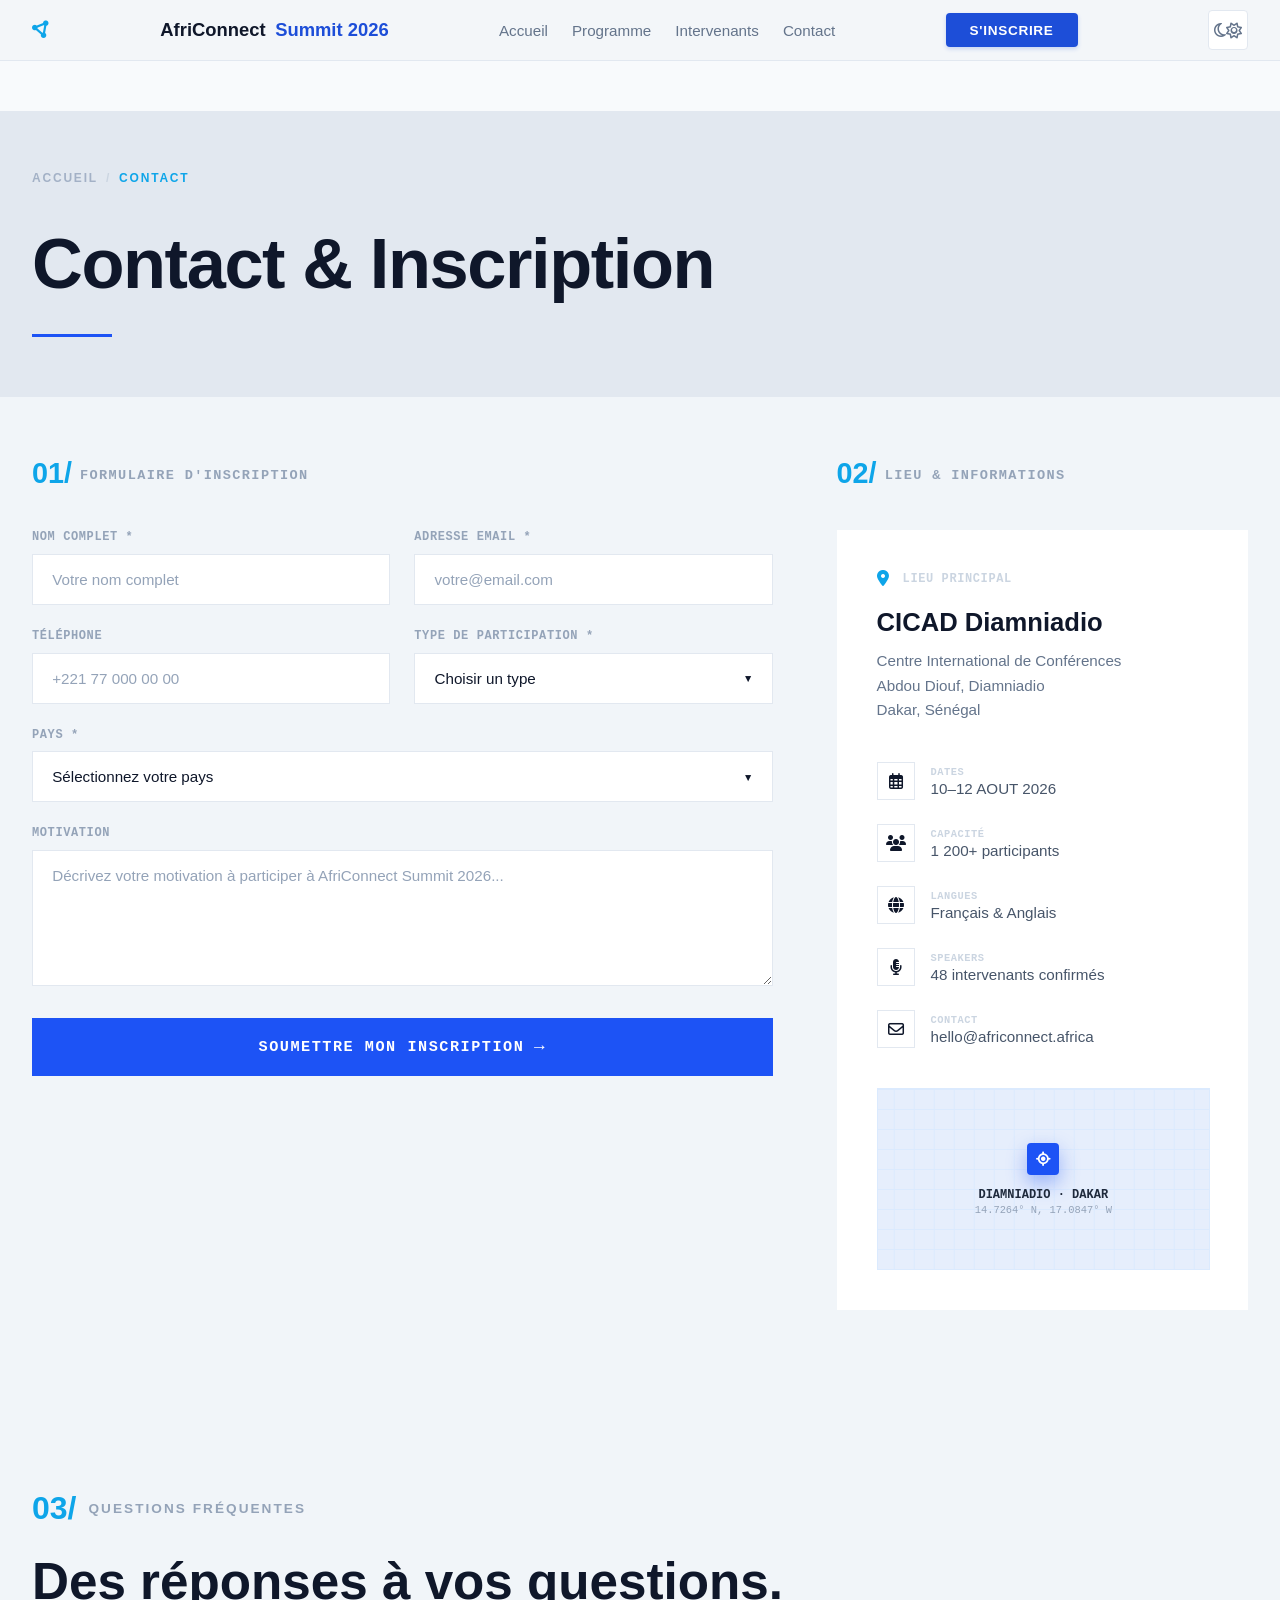
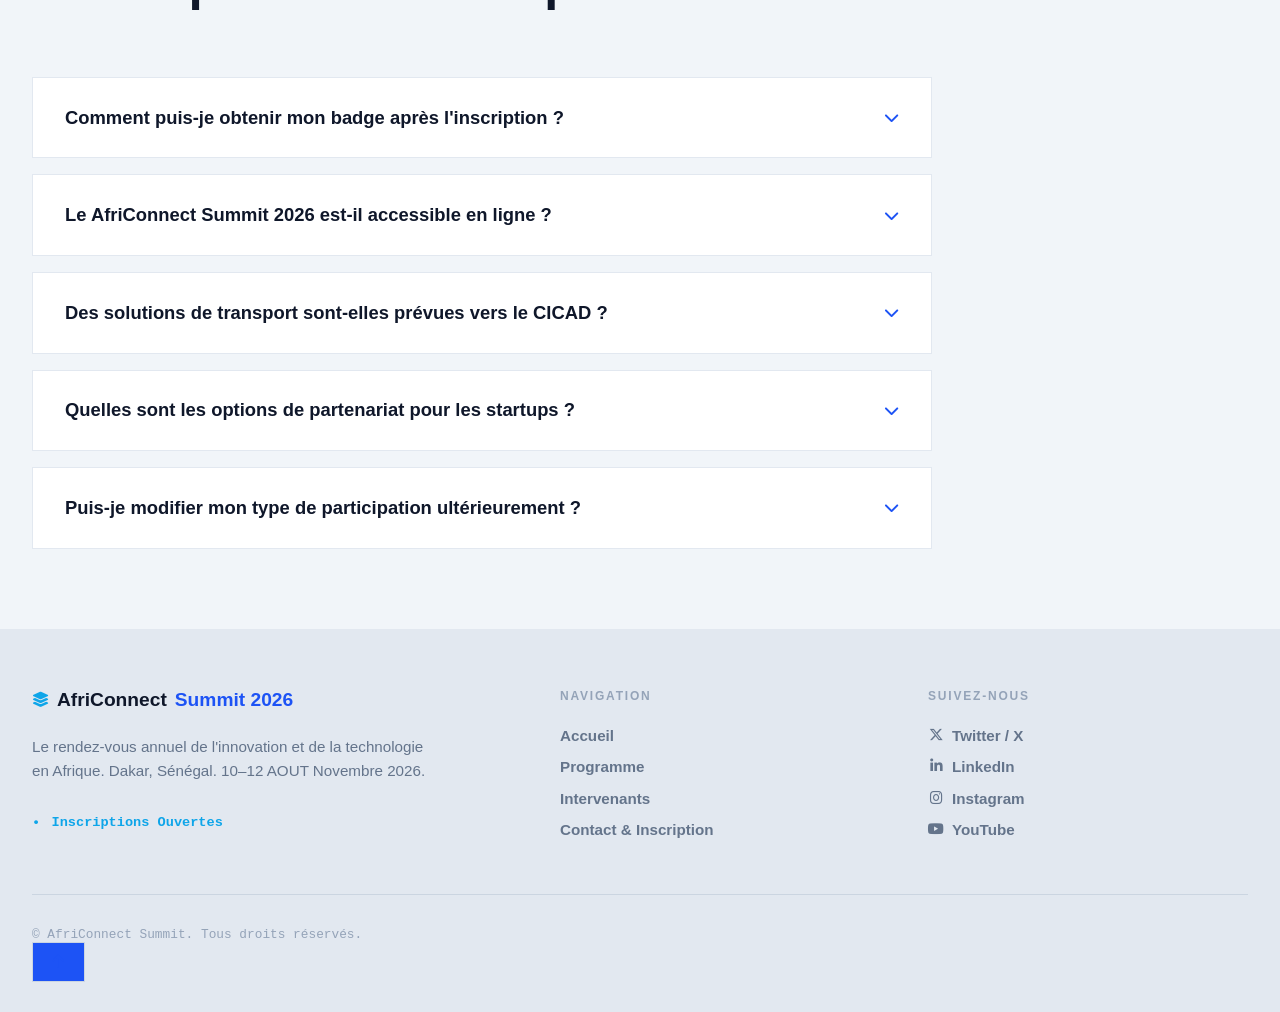
==== commit dc3a2a78: "style(nav): ajouter le design css du menu hamburger" ====
--- a/contact.html
+++ b/contact.html
@@ -14,13 +14,13 @@
     <span>AfriConnect <span class="anim-logo">Summit 2026</span></span>
     
     <ul class="nav-menu" id="navMenu" type="none">
-      <li class="li-nav"><a href="#index.html" class="nav-lien">Accueil</a></li>
-      <li class="li-nav"><a href="#programme.html" class="nav-lien">Programme</a></li>
-      <li class="li-nav"><a href="#intervenants.html" class="nav-lien">Intervenants</a></li>
-      <li class="li-nav"><a href="#contact.html" class="nav-lien">Contact</a></li>
+      <li class="li-nav"><a href="index.html" class="nav-lien">Accueil</a></li>
+      <li class="li-nav"><a href="programme.html" class="nav-lien">Programme</a></li>
+      <li class="li-nav"><a href="intervenants.html" class="nav-lien">Intervenants</a></li>
+      <li class="li-nav"><a href="contact.html" class="nav-lien">Contact</a></li>
     </ul>
     
-    <a href="#contact.html" class="cta-btn">S'INSCRIRE</a>
+    <a href="contact.html" class="cta-btn">S'INSCRIRE</a>
     
     <button class="hamburger" id="hamburger" aria-label="Ouvrir le menu">
       <span class="bar"></span>
@@ -158,7 +158,7 @@
             </div>
             <div class="textes-item">
               <span class="meta-label-mono">DATES</span>
-              <span class="meta-valeur">15–17 Novembre 2026</span>
+              <span class="meta-valeur">10–12 AOUT 2026</span>
             </div>
           </div>
 
@@ -312,7 +312,7 @@
           AfriConnect <span class="texte-bleu">Summit 2026</span>
         </h3>
         <p class="description-sommet">
-          Le rendez-vous annuel de l'innovation et de la technologie en Afrique. Dakar, Sénégal. 15–17 Novembre 2026.
+          Le rendez-vous annuel de l'innovation et de la technologie en Afrique. Dakar, Sénégal. 10–12 AOUT Novembre 2026.
         </p>
         <div class="statut-inscription">
           <span class="puce-inscription">•</span> Inscriptions Ouvertes
@@ -322,10 +322,10 @@
       <div class="colonne-liens">
         <h4 class="titre-colonne">NAVIGATION</h4>
         <nav class="liens-navigation">
-          <a href="#accueil">Accueil</a>
-          <a href="#programme">Programme</a>
-          <a href="#intervenants">Intervenants</a>
-          <a href="#contact">Contact & Inscription</a>
+          <a href="accueil">Accueil</a>
+          <a href="programme">Programme</a>
+          <a href="intervenants">Intervenants</a>
+          <a href="contact">Contact & Inscription</a>
         </nav>
       </div>
 
--- a/css/style.css
+++ b/css/style.css
@@ -2939,3 +2939,129 @@
   }
 }                              /* Ferme la requête média mobile */
 
+/* ========REGLAGE menu hamburger sur mobile.==================== */
+/* 
+   1. REGLES DESKTOP (Grands écrans : supérieurs à 768px)
+    */
+
+/* Donne une référence de positionnement à la navbar pour le menu absolu */
+.navbar {
+  position: relative;
+}
+
+/* Aligne le logo, le menu et les boutons sur une même ligne avec espace entre eux */
+.nav-container {
+  display: flex;             /* Active le mode Flexbox */
+  align-items: center;        /* Centre verticalement tous les éléments */
+  justify-content: space-between; /* Espace équitablement de gauche à droite */
+  padding: 1rem 2rem;        /* Marge interne (haut/bas 1rem, gauche/droite 2rem) */
+}
+
+/* Aligne les 4 liens + le bouton S'inscrire côte à côte sur PC */
+.nav-menu {
+  display: flex;             /* Dispose les li horizontalement */
+  align-items: center;        /* Aligne verticalement les éléments du menu */
+  list-style: none;          /* Supprime les puces par défaut de la liste ul */
+  gap: 1.5rem;               /* Espace de 1.5rem entre chaque lien */
+  margin: 0;                 /* Supprime la marge par défaut du ul */
+  padding: 0;                /* Supprime le rembourrage par défaut du ul */
+}
+
+/* Aligne le bouton Thème et le Hamburger côte à côte */
+.nav-actions {
+  display: flex;             /* Alignement en ligne */
+  align-items: center;        /* Centrage vertical */
+  gap: 1rem;                 /* Écartement entre le bouton thème et le hamburger */
+}
+
+/* Masque le bouton hamburger sur grand écran (il ne sert que sur mobile) */
+.hamburger {
+  display: none;             /* Caché par défaut sur PC */
+}
+
+
+/* 
+   2. REGLES MOBILE (Écrans de 768px ou moins)
+    */
+@media (max-width: 768px) {
+  
+  /* Affiche le bouton hamburger uniquement sur écran mobile */
+  .hamburger {
+    display: flex;             /* Rendre le bouton visible sous forme de conteneur flex */
+    flex-direction: column;    /* Empile les 3 barres verticalement */
+    justify-content: space-between; /* Espace équitablement les 3 barres */
+    width: 26px;               /* Largeur du bouton */
+    height: 20px;              /* Hauteur du bouton */
+    background: transparent;   /* Fond transparent */
+    border: none;              /* Supprime la bordure par défaut du bouton */
+    cursor: pointer;           /* Affiche la main au survol */
+    padding: 0;                /* Réinitialise les marges internes */
+  }
+
+  /* Style individuel des 3 petites barres du hamburger */
+  .hamburger .bar {
+    height: 3px;               /* Épaisseur de chaque barre */
+    width: 100%;               /* Prend toute la largeur du bouton (26px) */
+    background-color: currentColor; /* Prend la couleur du texte parent */
+    border-radius: 4px;        /* Arrondit les bords des barres */
+    transition: all 0.3s ease-in-out; /* Animation fluide lors de la transformation en X */
+  }
+
+  /* Configuration du menu déroulant mobile (Masqué au départ) */
+  .nav-menu {
+    position: absolute;        /* Sort la liste du flux normal pour la superposer */
+    top: 100%;                 /* Se place exactement sous la navbar */
+    left: 0;                   /* Aligné sur le bord gauche de l'écran */
+    width: 100%;               /* S'étend sur toute la largeur de l'écran */
+    
+    display: flex;             /* Active le mode Flexbox */
+    flex-direction: column;    /* Empile les liens verticalement les uns sous les autres */
+    align-items: center;        /* Centre les liens horizontalement */
+    gap: 1.2rem;               /* Espace vertical entre chaque lien */
+    
+    padding: 2rem 0;           /* Rembourrage haut et bas du menu déroulant */
+    background-color: #ffffff; /* Couleur de fond opaque (à adapter à ton thème) */
+    box-shadow: 0 10px 15px rgba(0, 0, 0, 0.1); /* Ombre sous le menu pour donner du relief */
+    
+    /* Propriétés pour MASQUER le menu avec animation */
+    opacity: 0;                /* Menu totalement transparent */
+    visibility: hidden;        /* Rendu invisible et non cliquable */
+    transform: translateY(-15px); /* Légèrement décalé vers le haut */
+    transition: all 0.3s ease-in-out; /* Transition douce lors de l'ouverture/fermeture */
+    z-index: 999;              /* S'assure de passer au-dessus du reste de la page */
+  }
+
+  /* S'assure que chaque li occupe toute la largeur pour faciliter le clic */
+  .nav-menu .li-nav {
+    width: 100%;               /* Prend toute la largeur */
+    text-align: center;        /* Centre le texte du lien */
+  }
+
+  /* Ajustement du bouton S'INSCRIRE dans la liste mobile */
+  .nav-menu .cta-btn {
+    display: inline-block;     /* Permet de lui donner des marges et dimensions */
+    margin-top: 0.5rem;        /* Marge au-dessus du bouton */
+  }
+
+  /* ÉTAT OUVERT : Appliqué via JavaScript quand on clique sur le hamburger */
+  .nav-menu.active {
+    opacity: 1;                /* Rendre le menu totalement opaque */
+    visibility: visible;      /* Rendre le menu visible et cliquable */
+    transform: translateY(0);  /* Replacer le menu à sa position initiale */
+  }
+
+  /* ANIMATION EN X : Cache la barre du milieu quand la classe active est là */
+  .hamburger.active .bar:nth-child(2) { 
+    opacity: 0; 
+  }
+
+  /* ANIMATION EN X : Fait tourner la première barre à 45 degrés */
+  .hamburger.active .bar:nth-child(1) { 
+    transform: translateY(8.5px) rotate(45deg); 
+  }
+
+  /* ANIMATION EN X : Fait tourner la troisième barre à -45 degrés */
+  .hamburger.active .bar:nth-child(3) { 
+    transform: translateY(-8.5px) rotate(-45deg); 
+  }
+}
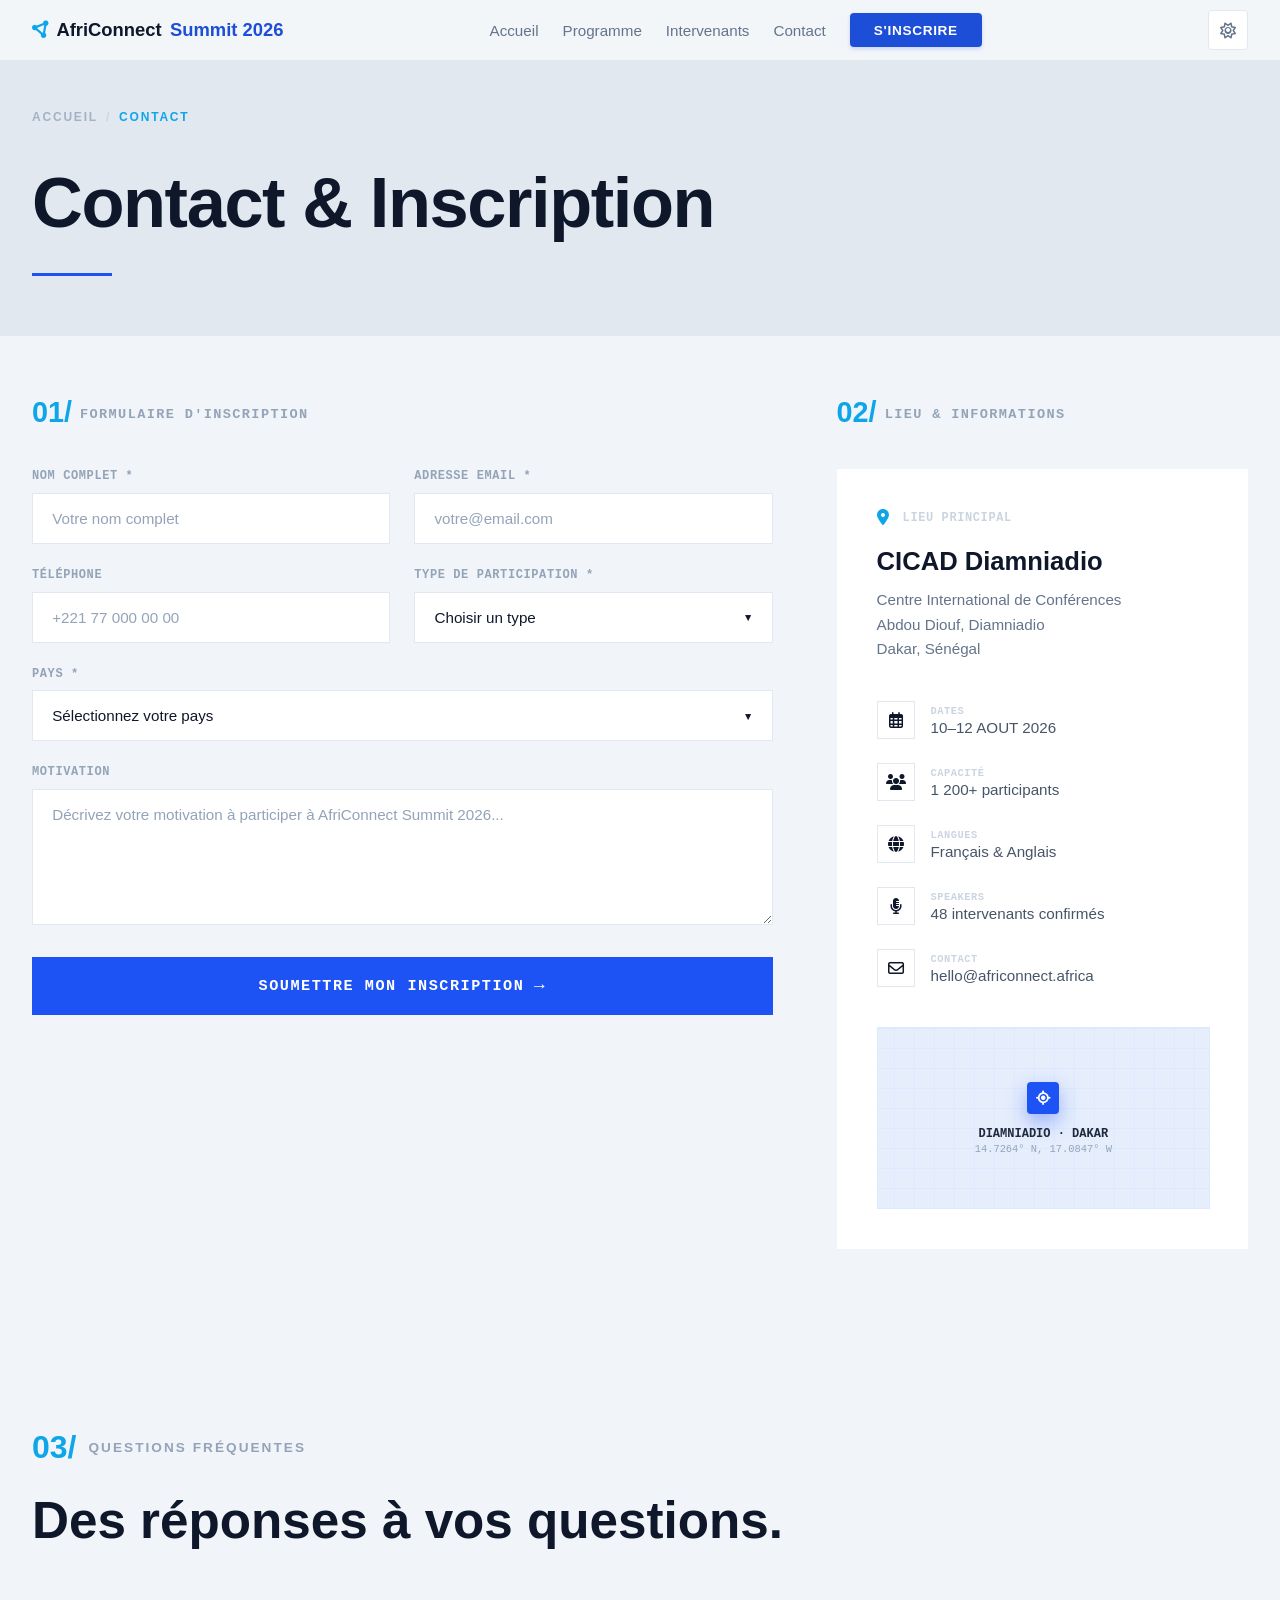
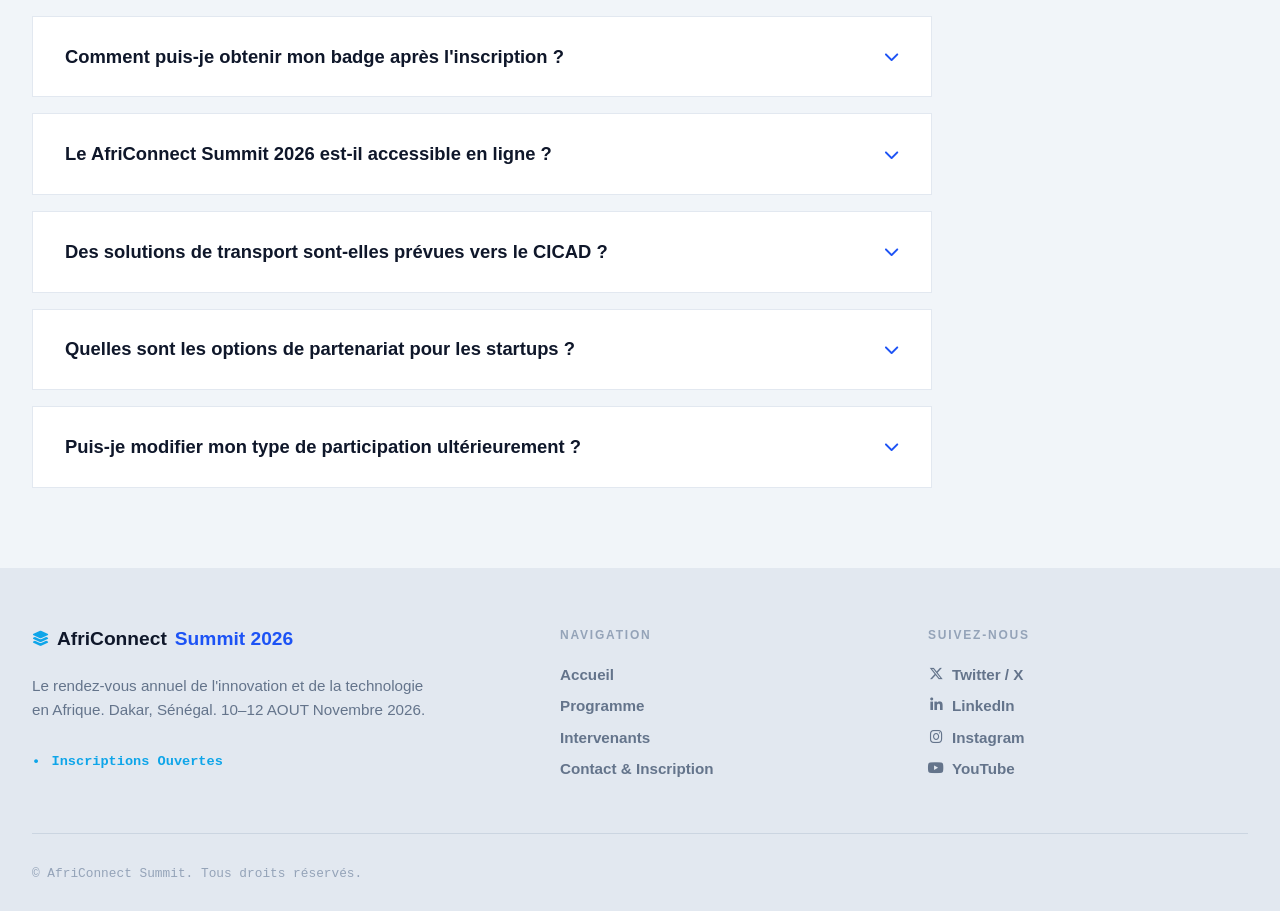
==== commit 238fce51: "JS: ajout du mode sombre, menu hamburger et scroll dynamique - Fixe le comportement du menu hamburge" ====
--- a/contact.html
+++ b/contact.html
@@ -10,31 +10,34 @@
 <body>
   <nav class="navbar">
   <div class="nav-container">
-    <i class="fa-solid fa-circle-nodes logo-icon"></i>
-    <span>AfriConnect <span class="anim-logo">Summit 2026</span></span>
-    
-    <ul class="nav-menu" id="navMenu" type="none">
+    <div class="logo-group">
+      <i class="fa-solid fa-circle-nodes logo-icon"></i>
+      <span>AfriConnect <span class="anim-logo">Summit 2026</span></span>
+    </div>
+    
+    <ul class="nav-menu" id="navMenu">
       <li class="li-nav"><a href="index.html" class="nav-lien">Accueil</a></li>
       <li class="li-nav"><a href="programme.html" class="nav-lien">Programme</a></li>
       <li class="li-nav"><a href="intervenants.html" class="nav-lien">Intervenants</a></li>
       <li class="li-nav"><a href="contact.html" class="nav-lien">Contact</a></li>
+      <li class="li-nav li-cta"><a href="contact.html" class="cta-btn">S'INSCRIRE</a></li>
     </ul>
-    
-    <a href="contact.html" class="cta-btn">S'INSCRIRE</a>
-    
-    <button class="hamburger" id="hamburger" aria-label="Ouvrir le menu">
-      <span class="bar"></span>
-      <span class="bar"></span>
-      <span class="bar"></span>
-    </button>
-    
-    <button id="mode-sombre" class="theme-btn" aria-label="Changer de thème">
-      <i class="fa-regular fa-moon icon-moon"></i>
-      <i class="fa-regular fa-sun icon-sun"></i>
-    </button>
+
+    <div class="nav-actions">
+      <button id="mode-sombre" class="theme-btn" aria-label="Changer de thème">
+        <i class="fa-regular fa-moon icon-moon"></i>
+        <i class="fa-regular fa-sun icon-sun"></i>
+      </button>
+
+      <button class="hamburger" id="hamburger" aria-label="Ouvrir le menu">
+        <span class="bar"></span>
+        <span class="bar"></span>
+        <span class="bar"></span>
+      </button>
+    </div>
   </div>
 </nav>
-  
+
 
 <!-- HERO INTERNE -->
 <section class="banniere-hero-interne">
--- a/css/style.css
+++ b/css/style.css
@@ -6,35 +6,39 @@
 
 /* Variables globales applicables par défaut (Mode Clair) */
 :root {
-  --bg-navbar: #f3f6f9;        /* Couleur de fond de la barre de navigation (gris/bleu très clair) */
-  --text-main: #1e293b;        /* Couleur principale du texte (sombre pour la lisibilité) */
-  --text-muted: #64748b;       /* Couleur secondaire pour le texte discret ou inactif */
-  --primary-color: #1d4ed8;    /* Couleur primaire (bleu royal pour l'accentuation et boutons) */
-  --accent-cyan: #0ea5e9;       /* Couleur d'accentuation (cyan pour le logo et liens actifs) */
-  --border-color: #e2e8f0;     /* Couleur de la bordure inférieure de la navbar */
-  --btn-theme-bg: #ffffff;     /* Couleur de fond du bouton de bascule de thème */
-  --transition: all 0.25s ease;/* Transition fluide pour tous les effets de survol/changements */
-}
-
-/* Redéfinition des variables pour le Mode Sombre (Activé via l'attribut data-theme="dark") */
+  --bg-page: #f8fafc;          /* Fond général de la page */
+  --bg-card: #ffffff;          /* Fond des cartes et conteneurs */
+  --bg-navbar: #f3f6f9;
+  --text-main: #1e293b;
+  --text-muted: #64748b;
+  --primary-color: #1d4ed8;
+  --border-color: #e2e8f0;
+  --btn-theme-bg: #ffffff;
+  --transition: all 0.25s ease;
+}
+
 [data-theme="dark"] {
-  --bg-navbar: #0f172a;        /* Fond de la navbar en bleu très sombre */
-  --text-main: #f8fafc;        /* Texte principal en blanc/gris très clair */
-  --text-muted: #94a3b8;       /* Texte secondaire en gris clair */
-  --primary-color: #3b82f6;    /* Bleu plus vif et lumineux adapté aux fonds sombres */
-  --border-color: #1e293b;     /* Bordure sombre pour un contraste doux */
-  --btn-theme-bg: #1e293b;     /* Fond du bouton de thème assorti au fond sombre */
-}
-
+  --bg-page: #0b1120;          /* Fond de page très sombre */
+  --bg-card: #1e293b;          /* Cartes plus sombres que le fond */
+  --bg-navbar: #0f172a;
+  --text-main: #f8fafc;        /* Le texte passe en blanc/clair */
+  --text-muted: #94a3b8;
+  --primary-color: #3b82f6;
+  --border-color: #334155;
+  --btn-theme-bg: #1e293b;
+}
 /* 
    2. STYLES GÉNÉRAUX ETRÉINITIALISATION (BASE)
     */
 
 /* Styles appliqués sur tout le corps de la page */
 body {
+  
   margin: 0;                   /* Annulation des marges par défaut du navigateur */
   font-family: 'Segoe UI', Roboto, Helvetica, Arial, sans-serif; /* Police moderne et lisible */
-}
+  
+}
+
 
 /*
    3. STRUCTURE ET CONTENEUR DE LA NAVBAR
@@ -50,6 +54,7 @@
   border-bottom: 1px solid var(--border-color); /* Ajoute une bordure subtile en bas */
   z-index: 1000;               /* Assure que la navbar reste au-dessus des autres éléments */
   transition: var(--transition); /* Anime le changement de couleur de fond (mode clair/sombre) */
+  
 }
 
 /* Conteneur interne permettant de centrer et limiter la largeur du contenu */
@@ -62,6 +67,29 @@
   padding: 0.75rem 2rem;       /* Espacement interne (haut/bas 0.75rem, gauche/droite 2rem) */
   height: 60px;                /* Fixe la hauteur totale de la barre de navigation */
   box-sizing: border-box;      /* Inclut le padding et la bordure dans le calcul des 60px */
+  
+}
+
+/* --- EFFET AU SCROLL (Shrink + Ombre) --- */
+
+/* Réduit la hauteur de 80px à 60px au défilement */
+.navbar.scrolled .nav-container {
+  height: 60px;
+}
+
+/* Ajoute l'ombre portée */
+.navbar.scrolled {
+  box-shadow: 0 10px 25px -5px rgba(0, 0, 0, 0.1);
+  backdrop-filter: blur(8px);
+}
+
+/* Ombre adaptée au mode sombre */
+[data-theme="dark"] .navbar.scrolled {
+  box-shadow: 0 10px 25px -5px rgba(0, 0, 0, 0.5);
+}
+.hero, 
+section:first-of-type {
+  padding-top: 80px; /* Remplace 60px par 80px pour coller à la hauteur initiale */
 }
 
 /* 
@@ -69,14 +97,15 @@
     */
 
 /* Conteneur du logo (icône + texte) */
-.nav-container > span {
+.logo-group {
   display: flex;               /* Aligne l'icône et le texte côte à côte */
   align-items: center;         /* Aligne verticalement l'icône et le texte */
-  gap: 0.4rem;                 /* Définit un espace de 0.4rem entre l'icône et le texte */
+  gap: 0.4rem;                 /* Définit un espace entre l'icône et le texte */
   font-weight: 700;            /* Met le texte du logo en gras */
   font-size: 1.15rem;          /* Définit la taille du texte du logo */
-  color: var(--text-main);     /* Applique la couleur de texte principale */
+  color: var(--text-main);     /* 👈 C'EST CETTE VARIABLE qui fera passer "AfriConnect" en blanc en mode sombre ! */
   user-select: none;           /* Empêche la sélection accidentelle du texte au clic */
+  transition: var(--transition); /* Transition fluide au changement de mode */
 }
 
 /* Style de l'icône dans le logo */
@@ -91,7 +120,6 @@
   font-weight: 700;            /* S'assure que le texte reste bien en gras */
   margin-left: 0.2rem;         /* Décale légèrement la partie bleue vers la droite */
 }
-
 /* 
    5. MENU DE NAVIGATION ET LIENS
     */
@@ -211,6 +239,7 @@
   --blue-glow: rgba(29, 83, 245, 0.15); /* Ombre/Lueur bleue douce */
   --border-color: #e2e8f0;     /* Bordures claires et discrètes */
   --accent-cyan: #0ea5e9;      /* Cyan pour le point et la localisation */
+  
 }
 
 /* Réinitialisation de base du corps de page */
@@ -1379,40 +1408,61 @@
 }
 
 /* 
-   BOUTON DE RETOUR EN HAUT (STYLE BOUTON PHYSIQUE)
-    */
+  /* ==========================================================================
+   BOUTON DE RETOUR EN HAUT FIXE & FLOTTANT
+   ========================================================================== */
 
 .action-retour-haut {
-  background-color: #1d53f5;    /* Fond blanc pour ressortir sur le gris */
-  border: 1px solid #cbd5e1;    /* Fine bordure grise */
-  border-radius: 10pxpx;           /* Angles très légèrement adoucis */
-  padding: 0.7rem 1.2rem;       /* Rembourrage interne pour la forme bouton */
-  font-family: 'Courier New', Courier, monospace; /* Style console/tech */
-  font-size: 0.75rem;           /* Petite taille typographique */
-  font-weight: 700;             /* Texte en gras */
-  letter-spacing: 0.1em;        /* Espacement aéré entre les lettres */
-  color: #ffffff !important; /* Force la couleur du texte/icône */
-  cursor: pointer;              /* Curseur main */
-  display: inline-flex;         /* Alignement horizontal du texte et de l'icône */
-  align-items: center;          /* Centrage vertical */
-  gap: 0.6rem;                  /* Espace entre le texte et la flèche */
-  transition: all 0.25s ease;   /* Transition fluide sur toutes les propriétés */
+  position: fixed;               /* Fixe le bouton par-dessus le contenu sur l'écran */
+  bottom: 2rem;                  /* Le place à 2rem du bas de l'écran */
+  right: 2rem;                   /* Le place à 2rem de la droite de l'écran */
+  z-index: 999;                  /* S'assure qu'il reste au-dessus des autres éléments */
   
-}
-
-
-
-/* Animation de l'icône de flèche au survol */
+  background-color: #1d53f5;     /* Couleur de fond bleu royal */
+  border: 1px solid #cbd5e1;     /* Fine bordure grise */
+  border-radius: 10px;           /* Angles adoucis (correction du 10pxpx) */
+  padding: 0.7rem 1.2rem;        /* Rembourrage interne pour la forme du bouton */
+  font-family: 'Courier New', Courier, monospace; /* Style typographique console/tech */
+  font-size: 0.75rem;            /* Taille du texte */
+  font-weight: 700;              /* Texte en gras */
+  letter-spacing: 0.1em;         /* Espacement entre les lettres */
+  color: #ffffff !important;     /* Force la couleur du texte et de l'icône en blanc */
+  cursor: pointer;               /* Curseur sous forme de main au survol */
+  
+  display: inline-flex;          /* Alignement horizontal fluide du texte et de l'icône */
+  align-items: center;           /* Centrage vertical */
+  gap: 0.6rem;                   /* Espace entre le texte et l'icône */
+  
+  /* Masquage par défaut (quand on est en haut de la page) */
+  opacity: 0;                    /* Rend le bouton totalement transparent */
+  visibility: hidden;            /* Empêche de cliquer dessus quand il est masqué */
+  transform: translateY(20px);   /* Le décale légèrement vers le bas pour l'effet d'apparition */
+  transition: all 0.3s ease;     /* Animation fluide pour l'apparition/disparition */
+}
+
+/* État affiché (ajouté dynamiquement par le JavaScript lors du scroll) */
+.action-retour-haut.visible {
+  opacity: 1;                    /* Rend le bouton totalement opaque */
+  visibility: visible;          /* Rend le bouton cliquable */
+  transform: translateY(0);      /* Le remet à sa position normale */
+}
+
+/* Survol du bouton */
+.action-retour-haut:hover {
+  background-color: #1541c4;     /* Assombrit légèrement le bleu au survol */
+  box-shadow: 0 10px 20px rgba(29, 83, 245, 0.3); /* Ajoute une ombre portée bleue */
+}
+
+/* Animation de la flèche au survol */
 .action-retour-haut:hover .icone-fleche {
-  transform: translateY(-2px);  /* La flèche monte légèrement pour inciter au clic */
+  transform: translateY(-3px);   /* Décale la flèche vers le haut pour inciter au clic */
 }
 
 /* Style de l'icône de flèche */
 .icone-fleche {
-  font-size: 0.85rem;           /* Taille de la flèche FontAwesome */
-  transition: transform 0.25s ease; /* Transition fluide du mouvement de flèche */
-}
-
+  font-size: 0.85rem;            /* Taille de la flèche */
+  transition: transform 0.25s ease; /* Transition fluide de la flèche */
+}
 /* 
    6. RESPONSIVE DESIGN (MOBILES & TABLETTES)
     */
@@ -2941,127 +2991,930 @@
 
 /* ========REGLAGE menu hamburger sur mobile.==================== */
 /* 
+  /* =========================================================
    1. REGLES DESKTOP (Grands écrans : supérieurs à 768px)
-    */
-
-/* Donne une référence de positionnement à la navbar pour le menu absolu */
+   ========================================================= */
+
+/* La navbar reste bien FIXE en haut */
 .navbar {
+  position: fixed;
+  top: 0;
+  left: 0;
+  width: 100%;
+  background-color: var(--bg-navbar);
+  border-bottom: 1px solid var(--border-color);
+  z-index: 1000;
+  transition: var(--transition);
+}
+
+/* Le conteneur interne sert de référence de position pour le menu mobile */
+.nav-container {
   position: relative;
-}
-
-/* Aligne le logo, le menu et les boutons sur une même ligne avec espace entre eux */
-.nav-container {
-  display: flex;             /* Active le mode Flexbox */
-  align-items: center;        /* Centre verticalement tous les éléments */
-  justify-content: space-between; /* Espace équitablement de gauche à droite */
-  padding: 1rem 2rem;        /* Marge interne (haut/bas 1rem, gauche/droite 2rem) */
+  display: flex;
+  align-items: center;
+  justify-content: space-between;
+  padding: 1rem 2rem;
 }
 
 /* Aligne les 4 liens + le bouton S'inscrire côte à côte sur PC */
 .nav-menu {
-  display: flex;             /* Dispose les li horizontalement */
-  align-items: center;        /* Aligne verticalement les éléments du menu */
-  list-style: none;          /* Supprime les puces par défaut de la liste ul */
-  gap: 1.5rem;               /* Espace de 1.5rem entre chaque lien */
-  margin: 0;                 /* Supprime la marge par défaut du ul */
-  padding: 0;                /* Supprime le rembourrage par défaut du ul */
+  display: flex;
+  align-items: center;
+  list-style: none;
+  gap: 1.5rem;
+  margin: 0;
+  padding: 0;
 }
 
 /* Aligne le bouton Thème et le Hamburger côte à côte */
 .nav-actions {
-  display: flex;             /* Alignement en ligne */
-  align-items: center;        /* Centrage vertical */
-  gap: 1rem;                 /* Écartement entre le bouton thème et le hamburger */
-}
-
-/* Masque le bouton hamburger sur grand écran (il ne sert que sur mobile) */
+  display: flex;
+  align-items: center;
+  gap: 1rem;
+}
+
+/* Masque le bouton hamburger sur grand écran */
 .hamburger {
-  display: none;             /* Caché par défaut sur PC */
-}
-
-
-/* 
+  display: none;
+}
+
+
+/* =========================================================
    2. REGLES MOBILE (Écrans de 768px ou moins)
-    */
+   ========================================================= */
 @media (max-width: 768px) {
   
   /* Affiche le bouton hamburger uniquement sur écran mobile */
   .hamburger {
-    display: flex;             /* Rendre le bouton visible sous forme de conteneur flex */
-    flex-direction: column;    /* Empile les 3 barres verticalement */
-    justify-content: space-between; /* Espace équitablement les 3 barres */
-    width: 26px;               /* Largeur du bouton */
-    height: 20px;              /* Hauteur du bouton */
-    background: transparent;   /* Fond transparent */
-    border: none;              /* Supprime la bordure par défaut du bouton */
-    cursor: pointer;           /* Affiche la main au survol */
-    padding: 0;                /* Réinitialise les marges internes */
+    display: flex;
+    flex-direction: column;
+    justify-content: space-between;
+    width: 26px;
+    height: 20px;
+    background: transparent;
+    border: none;
+    cursor: pointer;
+    padding: 0;
   }
 
   /* Style individuel des 3 petites barres du hamburger */
   .hamburger .bar {
-    height: 3px;               /* Épaisseur de chaque barre */
-    width: 100%;               /* Prend toute la largeur du bouton (26px) */
-    background-color: currentColor; /* Prend la couleur du texte parent */
-    border-radius: 4px;        /* Arrondit les bords des barres */
-    transition: all 0.3s ease-in-out; /* Animation fluide lors de la transformation en X */
-  }
-
-  /* Configuration du menu déroulant mobile (Masqué au départ) */
+    height: 3px;
+    width: 100%;
+    background-color: currentColor;
+    border-radius: 4px;
+    transition: all 0.3s ease-in-out;
+  }
+
+  /* Configuration du menu déroulant mobile */
   .nav-menu {
-    position: absolute;        /* Sort la liste du flux normal pour la superposer */
-    top: 100%;                 /* Se place exactement sous la navbar */
-    left: 0;                   /* Aligné sur le bord gauche de l'écran */
-    width: 100%;               /* S'étend sur toute la largeur de l'écran */
+    position: absolute;        /* Se réfère à .nav-container (qui est relative) */
+    top: 100%;                 /* Se place juste en dessous de la barre */
+    left: 0;
+    width: 100%;
     
-    display: flex;             /* Active le mode Flexbox */
-    flex-direction: column;    /* Empile les liens verticalement les uns sous les autres */
-    align-items: center;        /* Centre les liens horizontalement */
-    gap: 1.2rem;               /* Espace vertical entre chaque lien */
+    display: flex;
+    flex-direction: column;
+    align-items: center;
+    gap: 1.2rem;
     
-    padding: 2rem 0;           /* Rembourrage haut et bas du menu déroulant */
-    background-color: #ffffff; /* Couleur de fond opaque (à adapter à ton thème) */
-    box-shadow: 0 10px 15px rgba(0, 0, 0, 0.1); /* Ombre sous le menu pour donner du relief */
+    padding: 2rem 0;
+    background-color: var(--bg-navbar); /* Réutilise ta variable pour le mode sombre ! */
+    box-shadow: 0 10px 15px rgba(0, 0, 0, 0.1);
     
-    /* Propriétés pour MASQUER le menu avec animation */
-    opacity: 0;                /* Menu totalement transparent */
-    visibility: hidden;        /* Rendu invisible et non cliquable */
-    transform: translateY(-15px); /* Légèrement décalé vers le haut */
-    transition: all 0.3s ease-in-out; /* Transition douce lors de l'ouverture/fermeture */
-    z-index: 999;              /* S'assure de passer au-dessus du reste de la page */
-  }
-
-  /* S'assure que chaque li occupe toute la largeur pour faciliter le clic */
+    opacity: 0;
+    visibility: hidden;
+    transform: translateY(-15px);
+    transition: all 0.3s ease-in-out;
+    z-index: 999;
+  }
+
+  /* S'assure que chaque li occupe toute la largeur */
   .nav-menu .li-nav {
-    width: 100%;               /* Prend toute la largeur */
-    text-align: center;        /* Centre le texte du lien */
+    width: 100%;
+    text-align: center;
   }
 
   /* Ajustement du bouton S'INSCRIRE dans la liste mobile */
   .nav-menu .cta-btn {
-    display: inline-block;     /* Permet de lui donner des marges et dimensions */
-    margin-top: 0.5rem;        /* Marge au-dessus du bouton */
-  }
-
-  /* ÉTAT OUVERT : Appliqué via JavaScript quand on clique sur le hamburger */
+    display: inline-block;
+    margin-top: 0.5rem;
+  }
+
+  /* ÉTAT OUVERT (via JS) */
   .nav-menu.active {
-    opacity: 1;                /* Rendre le menu totalement opaque */
-    visibility: visible;      /* Rendre le menu visible et cliquable */
-    transform: translateY(0);  /* Replacer le menu à sa position initiale */
-  }
-
-  /* ANIMATION EN X : Cache la barre du milieu quand la classe active est là */
+    opacity: 1;
+    visibility: visible;
+    transform: translateY(0);
+  }
+
+  /* ANIMATIONS DU HAMBURGER EN (X) */
   .hamburger.active .bar:nth-child(2) { 
     opacity: 0; 
   }
 
-  /* ANIMATION EN X : Fait tourner la première barre à 45 degrés */
   .hamburger.active .bar:nth-child(1) { 
     transform: translateY(8.5px) rotate(45deg); 
   }
 
-  /* ANIMATION EN X : Fait tourner la troisième barre à -45 degrés */
   .hamburger.active .bar:nth-child(3) { 
     transform: translateY(-8.5px) rotate(-45deg); 
   }
+}
+/* ====================================================================================================================================
+Gestion des styles CSS via JavaScript
+===================================================================================================================== ================*/
+
+/* ==========================================
+   GESTION DES ICÔNES LUNE / SOLEIL
+   ========================================== */
+
+/* ------------------------------------------
+   1. ÉTAT PAR DÉFAUT (Mode Clair)
+   ------------------------------------------ */
+
+/* On cible l'icône du soleil qui se trouve dans le bouton de thème */
+.theme-btn .icon-sun {
+  /* Forcer l'affichage de l'icône en bloc en ligne (visible) */
+  display: inline-block !important; 
+}
+
+/* On cible l'icône de la lune qui se trouve dans le bouton de thème */
+.theme-btn .icon-moon {
+  /* Forcer le masquage complet de l'icône de la lune (invisible) */
+  display: none !important; 
+}
+
+/* ------------------------------------------
+   2. ÉTAT ACTIF (Mode Sombre)
+   ------------------------------------------ */
+
+/* Quand l'attribut data-theme="dark" est présent sur la page, 
+   on cible l'icône du soleil */
+[data-theme="dark"] .theme-btn .icon-sun {
+  /* Cacher le soleil quand le mode sombre est activé */
+  display: none !important; 
+}
+
+/* Quand l'attribut data-theme="dark" est présent sur la page, 
+   on cible l'icône de la lune */
+[data-theme="dark"] .theme-btn .icon-moon {
+  /* Afficher la lune quand le mode sombre est activé */
+  display: inline-block !important; 
+};
+
+/* ==========================================================================
+   RÈGLES SPÉCIFIQUES DE SÉCURITÉ POUR LE LOGO ET LES LIENS EN MODE SOMBRE
+   ========================================================================== */
+[data-theme="dark"] .logo-group {
+  color: var(--text-main) !important; /* Force la couleur du logo "AfriConnect" en blanc en mode sombre */
+}
+
+[data-theme="dark"] .nav-lien {
+  color: var(--text-muted);           /* S'assure que les liens inactifs restent lisibles en mode sombre */
+}
+
+/* Redéfinit la couleur spéciale pour Summit 2026 */
+.logo-group .anim-logo {
+  color: var(--primary-color) !important;
+}
+/* Met le texte "AfriConnect" ET l'icône du logo en blanc en mode sombre */
+[data-theme="dark"] .logo-group span,
+[data-theme="dark"] .logo-icon {
+  color: #ffffff !important;
+}
+
+/* Conserve la couleur bleue dynamique pour "Summit 2026" */
+[data-theme="dark"] .logo-group .anim-logo {
+  color: var(--primary-color) !important;
+}
+
+
+/* ==========================================================================
+   MODE SOMBRE - SECTION HERO & COMPTE À REBOURS
+   ========================================================================== */
+
+[data-theme="dark"] .section {
+  /* Fond très sombre avec dégradé bleu nuit/noir */
+  background: radial-gradient(circle at 80% 20%, #0b1329 0%, #070a12 70%) !important;
+}
+
+/* 1. Titres et textes */
+[data-theme="dark"] .titre-noir {
+  color: #ffffff !important; /* "L'AVENIR" et "PAS." passent en blanc pur */
+}
+
+[data-theme="dark"] .hero-soustitre {
+  color: #94a3b8 !important; /* Sous-titre en gris clair lisible */
+}
+
+[data-theme="dark"] .hero-meta,
+[data-theme="dark"] .compte-rebours {
+  color: #64748b !important; /* Métadonnées et en-tête en gris tech */
+}
+
+/* 2. Cartes du Compte à Rebours */
+[data-theme="dark"] .rebours-grille {
+  background-color: #1e293b !important; /* Bordures de la grille en bleu sombre */
+  border-color: #1e293b !important;
+  box-shadow: 0 10px 30px rgba(0, 0, 0, 0.5) !important;
+}
+
+[data-theme="dark"] .compte-box {
+  background-color: #0f172a !important; /* Fond sombre pour chaque case */
+}
+
+[data-theme="dark"] .nombre {
+  color: #ffffff !important; /* Chiffres (115, 09, etc.) en blanc pur */
+}
+
+[data-theme="dark"] .couleur-nombre {
+  color: rgba(255, 255, 255, 0.04) !important; /* Filigrane géant (1, 2, 3, 4) très subtil */
+}
+
+[data-theme="dark"] .label {
+  color: #64748b !important; /* Libellés "HEURES", "MINUTES" en gris */
+}
+
+[data-theme="dark"] .compte-box:first-child .label {
+  color: var(--accent-cyan) !important; /* "JOURS" garde son cyan lumineux */
+}
+
+/* 3. Pied de localisation */
+[data-theme="dark"] .rebours-footer {
+  background-color: #0f172a !important;
+  border-color: #1e293b !important;
+  color: #64748b !important;
+}
+
+/* 4. Bouton Secondaire (PROGRAMME) */
+[data-theme="dark"] .btn-secondary {
+  background-color: transparent !important;
+  color: #94a3b8 !important;
+  border-color: #1e293b !important;
+}
+
+[data-theme="dark"] .btn-secondary:hover {
+  border-color: var(--blue-primary) !important;
+  color: #ffffff !important;
+}
+
+/* ==========================================================================
+   MODE SOMBRE - SECTION CHIFFRES CLÉS
+   ========================================================================== */
+
+/* 1. Fond de la section globale */
+[data-theme="dark"] .chiffre-cles {
+  background-color: #070a12 !important; /* Fond très sombre bleu nuit/noir */
+}
+
+/* 2. Titre de la section */
+[data-theme="dark"] .section-titre {
+  color: #64748b !important; /* Gris moyen pour "CHIFFRES CLÉS" */
+}
+
+/* 3. Cartes 2 et 4 (Anciennement Blanches) */
+[data-theme="dark"] .carte-blanc {
+  background-color: #0f172a !important; /* Fond sombre pur */
+  border-color: #1e293b !important;     /* Fine bordure sombre */
+  color: #ffffff !important;            /* Chiffres en blanc */
+}
+
+/* 4. Carte 3 (Anciennement Neutre) */
+[data-theme="dark"] .carte-neutre {
+  background-color: #0d1527 !important; /* Nuance sombre légèrement différente */
+  border-color: #1e293b !important;
+  color: #ffffff !important;
+}
+
+/* 5. Ajustement des filigranes géants (2, 3, 4) */
+[data-theme="dark"] .carte-blanc .couleur-chiffre,
+[data-theme="dark"] .carte-neutre .couleur-chiffre {
+  color: rgba(255, 255, 255, 0.04) !important; /* Filigrane très discret */
+}
+
+/* 6. Libellés sous les chiffres ("SPEAKERS", "JOURS", "PAYS") */
+[data-theme="dark"] .carte-blanc .stat-label,
+[data-theme="dark"] .carte-neutre .stat-label {
+  color: #64748b !important;
+}
+
+/* ==========================================================================
+   MODE SOMBRE - SECTION POURQUOI PARTICIPER
+   ========================================================================== */
+
+/* 1. Fond de la section globale */
+[data-theme="dark"] .conteneur-pourquoi {
+  background-color: #070a12 !important; /* Fond sombre bleu nuit */
+}
+
+/* 2. Titre principal ("Rejoignez le mouvement...") */
+[data-theme="dark"] .grand-titre {
+  color: #ffffff !important; /* Passe en blanc éclatant */
+}
+
+/* 3. Cartes d'arguments */
+[data-theme="dark"] .carte-argument {
+  background-color: #0f172a !important; /* Fond bleu très sombre */
+  border-color: #1e293b !important;     /* Fine bordure discrète */
+  box-shadow: 0 10px 30px rgba(0, 0, 0, 0.3) !important;
+}
+
+/* 4. Encadré de l'icône */
+[data-theme="dark"] .conteneur-icone {
+  background-color: #0b1329 !important; /* Fond légèrement plus foncé */
+  border-color: #1e293b !important;
+}
+
+[data-theme="dark"] .icone-bleue {
+  color: #38bdf8 !important; /* Cyan / bleu néon lumineux */
+}
+
+/* 5. Textes dans les cartes */
+[data-theme="dark"] .titre-argument {
+  color: #ffffff !important; /* Titres "Expertise Mondiale", etc. en blanc */
+}
+
+[data-theme="dark"] .description-argument {
+  color: #94a3b8 !important; /* Paragraphes en gris clair très lisible */
+}
+
+[data-theme="dark"] .petit-index {
+  color: #475569 !important; /* Indice "01 /" en gris tech */
+}
+
+/* 6. Filigranes géants (01, 02, 03) */
+[data-theme="dark"] .filigrane-nombre {
+  color: rgba(255, 255, 255, 0.03) !important; /* Filigrane blanc ultra discret */
+}
+/* ==========================================================================
+   MODE SOMBRE - SECTION INTERVENANTS
+   ========================================================================== */
+
+/* 1. Fond de la section globale */
+[data-theme="dark"] .conteneur-intervenants {
+  background-color: #070a12 !important; /* Fond très sombre bleu nuit */
+}
+
+/* 2. Titre et bouton d'en-tête */
+[data-theme="dark"] .conteneur-intervenants .grand-titre {
+  color: #ffffff !important;
+}
+
+[data-theme="dark"] .bouton-voir-tous {
+  color: #94a3b8 !important;
+  border-color: #1e293b !important;
+  background-color: transparent !important;
+}
+
+[data-theme="dark"] .bouton-voir-tous:hover {
+  color: #ffffff !important;
+  border-color: var(--blue-primary, #1d53f5) !important;
+  background-color: rgba(29, 83, 245, 0.1) !important;
+}
+
+/* 3. Cartes des Intervenants */
+[data-theme="dark"] .carte-intervenant {
+  background-color: #0f172a !important;
+  border-color: #1e293b !important;
+}
+
+[data-theme="dark"] .conteneur-image {
+  background-color: #0b1329 !important;
+}
+
+/* 4. Correction du voile dégradé sur les photos (sombre au lieu de blanc) */
+[data-theme="dark"] .voile-degrade {
+  background: linear-gradient(to top, #0f172a 0%, rgba(15, 23, 42, 0) 100%) !important;
+}
+
+/* 5. Textes et badges */
+[data-theme="dark"] .infos-intervenant {
+  background-color: #0f172a !important;
+}
+
+[data-theme="dark"] .nom-intervenant {
+  color: #ffffff !important;
+}
+
+[data-theme="dark"] .poste-intervenant {
+  color: #94a3b8 !important;
+}
+
+[data-theme="dark"] .badge-pays {
+  color: #cbd5e1 !important;
+}
+
+/* ==========================================================================
+   MODE SOMBRE - SECTION PARTENAIRES & SPONSORS
+   ========================================================================== */
+
+/* 1. Fond de la section globale */
+[data-theme="dark"] .conteneur-sponsors {
+  background-color: #070a12 !important; /* Fond sombre bleu nuit */
+}
+
+/* 2. Grand titre */
+[data-theme="dark"] .conteneur-sponsors .grand-titre {
+  color: #ffffff !important; /* Blanc pur pour l'accroche */
+}
+
+/* 3. Lignes de séparation sous les catégories ("PARTENAIRE OR", etc.) */
+[data-theme="dark"] .separateur-sponsors::after {
+  background-color: #1e293b !important; /* Ligne fine sombre et discrète */
+}
+
+/* 4. Blocs de logos */
+[data-theme="dark"] .bloc-logo {
+  background-color: #0f172a !important; /* Fond de carte sombre */
+  border-color: #1e293b !important;     /* Fine bordure grise sombre */
+  color: #cbd5e1 !important;            /* Noms des partenaires en blanc/gris clair */
+}
+
+/* 5. Effet au survol des logos */
+[data-theme="dark"] .bloc-logo:hover {
+  background-color: #131d35 !important; /* Légère mise en valeur au survol */
+  border-color: #38bdf8 !important;     /* Bordure cyan lumineuse */
+  color: #ffffff !important;            /* Texte passe en blanc pur */
+}
+
+/* ==========================================================================
+   MODE SOMBRE - FOOTER / PIED DE PAGE
+   ========================================================================== */
+
+/* 1. Fond global du pied de page */
+[data-theme="dark"] .pied-de-page {
+  background-color: #050811 !important; /* Bleu nuit très sombre */
+}
+
+/* 2. Titre / Logo principal */
+[data-theme="dark"] .logo-sommet {
+  color: #ffffff !important;
+}
+
+[data-theme="dark"] .texte-bleu {
+  color: #3b82f6 !important; /* Bleu royal lumineux */
+}
+
+/* 3. Textes descriptifs et titres de colonnes */
+[data-theme="dark"] .description-sommet {
+  color: #94a3b8 !important; /* Gris neutre lisible */
+}
+
+[data-theme="dark"] .titre-colonne {
+  color: #64748b !important; /* Gris discret pour le style console */
+}
+
+/* 4. Liens de navigation & réseaux sociaux */
+[data-theme="dark"] .liens-navigation a {
+  color: #cbd5e1 !important; /* Blanc cassé clair */
+}
+
+[data-theme="dark"] .liens-navigation a:hover {
+  color: #38bdf8 !important; /* Passage au cyan néon au survol */
+}
+
+/* 5. Trait de séparation inférieur */
+[data-theme="dark"] .barre-basse {
+  border-top-color: #1e293b !important; /* Trait horizontal fin et sombre */
+}
+
+/* 6. Texte de Copyright */
+[data-theme="dark"] .texte-copyright {
+  color: #64748b !important;
+}
+
+/* 7. Bouton retour en haut */
+[data-theme="dark"] .action-retour-haut {
+  background-color: #0f172a !important;
+  border-color: #1e293b !important;
+  color: #94a3b8 !important;
+}
+
+[data-theme="dark"] .action-retour-haut:hover {
+  background-color: #1d53f5 !important;
+  border-color: #1d53f5 !important;
+  color: #ffffff !important;
+}
+
+/* -----------------------------------------------------------------PAGE2 PROGRAMME.HTML---------------------------------------- */
+
+/* ==========================================================================
+   MODE SOMBRE - HERO INTERNE 
+   ========================================================================== */
+
+/* 1. Fond avec dégradé et halo lumineux */
+[data-theme="dark"] .banniere-hero-interne {
+  background: radial-gradient(circle at 30% 20%, #111a2e 0%, #070a12 70%) !important;
+}
+
+/* 2. Fil d'Ariane */
+[data-theme="dark"] .lien-ariane-parent {
+  color: #64748b !important;
+}
+
+[data-theme="dark"] .lien-ariane-parent:hover {
+  color: #38bdf8 !important;
+}
+
+[data-theme="dark"] .separateur-ariane {
+  color: #334155 !important;
+}
+
+[data-theme="dark"] .lien-ariane-actuel {
+  color: #0ea5e9 !important;
+}
+
+/* 3. Titre Principal (H1) */
+[data-theme="dark"] .titre-principal-interne {
+  color: #ffffff !important;
+}
+
+/* 4. Trait de soulignement */
+[data-theme="dark"] .soulignement-decoratif {
+  background-color: #1d53f5 !important;
+}
+
+/* ==========================================================================
+   MODE SOMBRE - SECTION PLANNING / PROGRAMME
+   ========================================================================== */
+
+/* 1. Onglets inactifs */
+[data-theme="dark"] .onglet-jour {
+  background-color: #0f172a !important; /* Fond sombre de la carte */
+  border-color: #1e293b !important;     /* Fine bordure grise */
+}
+
+[data-theme="dark"] .onglet-jour .meta-date {
+  color: #64748b !important;            /* Date en gris discret */
+}
+
+[data-theme="dark"] .onglet-jour .titre-jour {
+  color: #ffffff !important;            /* "Jour X" en blanc */
+}
+
+[data-theme="dark"] .onglet-jour .theme-jour {
+  color: #94a3b8 !important;            /* Sous-titre en gris neutre */
+}
+
+/* Hover sur onglet inactif */
+[data-theme="dark"] .onglet-jour:hover:not(.actif) {
+  border-color: #38bdf8 !important;     /* Surbrillance cyan au survol */
+}
+
+/* 2. Onglet actif (Sélectionné) */
+[data-theme="dark"] .onglet-jour.actif {
+  background-color: #1d53f5 !important; /* Fond bleu royal vif */
+  border-color: #1d53f5 !important;
+}
+
+[data-theme="dark"] .onglet-jour.actif .meta-date {
+  color: #93c5fd !important;            /* Bleu très clair */
+}
+
+[data-theme="dark"] .onglet-jour.actif .titre-jour,
+[data-theme="dark"] .onglet-jour.actif .theme-jour {
+  color: #ffffff !important;            /* Blanc pur */
+}
+
+/* 3. Structure du Tableau de Programme */
+[data-theme="dark"] .table-programme {
+  background-color: #0f172a !important; /* Fond sombre du tableau */
+  border-color: #1e293b !important;     /* Bordure externe */
+}
+
+/* Lignes et alternance de couleurs */
+[data-theme="dark"] .table-programme tr {
+  border-bottom-color: #1e293b !important;
+  background-color: #0a0f1d !important;
+}
+
+[data-theme="dark"] .table-programme tr:nth-child(even) {
+  background-color: #0d1424 !important; /* Alternance très subtile */
+}
+
+[data-theme="dark"] .table-programme tr:hover {
+  background-color: #131d33 !important; /* Mise en valeur au survol */
+}
+
+/* 4. Cellules & Textes du Tableau */
+[data-theme="dark"] .table-programme td {
+  color: #ffffff !important;            /* Intitulé de la session en blanc */
+}
+
+[data-theme="dark"] .colonne-heure {
+  color: #38bdf8 !important;            /* Cyan néon pour l'heure */
+}
+
+[data-theme="dark"] .colonne-intervenant {
+  color: #94a3b8 !important;            /* Gris clair pour les noms */
+}
+
+[data-theme="dark"] .colonne-salle {
+  color: #64748b !important;            /* Style console discret */
+}
+
+[data-theme="dark"] .colonne-salle i {
+  color: #38bdf8 !important;            /* Icône de lieu en cyan */
+}
+
+/* ==========================================================================
+   MODE SOMBRE - SECTION THÉMATIQUES
+   ========================================================================== */
+
+/* 1. Fond global de la section */
+[data-theme="dark"] .conteneur-thematiques {
+  background-color: transparent !important; /* Laisse apparaître le fond sombre du site */
+}
+
+/* 2. En-tête et grand titre */
+[data-theme="dark"] .conteneur-thematiques .titre-section {
+  color: #64748b !important;            /* "THÈMES PRINCIPAUX" en gris neutre */
+}
+
+[data-theme="dark"] .conteneur-thematiques .grand-titre {
+  color: #ffffff !important;            /* Grand titre en blanc pur */
+}
+
+/* 3. Cartes thématiques */
+[data-theme="dark"] .carte-theme {
+  background-color: #0d1424 !important; /* Bleu nuit très sombre pour les cartes */
+  border: 1px solid #1e293b !important; /* Fine bordure discrète */
+}
+
+[data-theme="dark"] .carte-theme:hover {
+  border-color: #38bdf8 !important;     /* Surbrillance cyan de la carte au survol */
+  box-shadow: 0 12px 30px -5px rgba(0, 0, 0, 0.5) !important;
+}
+
+/* 4. Carré englobant l'icône */
+[data-theme="dark"] .conteneur-icone-theme {
+  background-color: #070a12 !important; /* Fond encore plus sombre pour le carré */
+  border-color: #1e293b !important;     /* Bordure du carré */
+}
+
+[data-theme="dark"] .carte-theme:hover .conteneur-icone-theme {
+  border-color: #1d53f5 !important;     /* Bordure bleue au survol */
+}
+
+[data-theme="dark"] .conteneur-icone-theme i {
+  color: #1d53f5 !important;            /* Icône bleu royal lumineux */
+}
+
+/* 5. Textes dans les cartes */
+[data-theme="dark"] .index-theme {
+  color: #475569 !important;            /* "THÈME 01" en gris discret */
+}
+
+[data-theme="dark"] .titre-theme {
+  color: #ffffff !important;            /* Titres des thèmes en blanc */
+}
+
+[data-theme="dark"] .description-theme {
+  color: #94a3b8 !important;            /* Description en gris clair bien lisible */
+}
+
+/* ==========================================================================
+   FORCE MODE SOMBRE - SECTIONS COMPLETES
+   ========================================================================== */
+
+/* 1. On force le fond sombre sur la SECTION entière et son conteneur */
+[data-theme="dark"] section#themathiques-sommet,
+[data-theme="dark"] .conteneur-thematiques,
+[data-theme="dark"] section#zone-planning,
+[data-theme="dark"] .conteneur-planning {
+  background-color: #070a12 !important; /* Couleur bleu nuit du mode sombre */
+  background: #070a12 !important;
+}
+
+/* 2. On s'assure que le texte des grands titres est blanc */
+[data-theme="dark"] .conteneur-thematiques .grand-titre,
+[data-theme="dark"] .titre-principal-interne {
+  color: #ffffff !important;
+}
+/* ==========================================================================
+   FORCE LE FOND SOMBRE GLOBAL 
+   ========================================================================== */
+
+[data-theme="dark"],
+[data-theme="dark"] body,
+[data-theme="dark"] main {
+  background-color: #070a12 !important;
+  color: #ffffff;
+}
+/* ---------------------------------------PAGE 3 INTERVENANTS.HTML-------------------------------------------------------------------- */
+/* ==========================================================================
+   MODE SOMBRE - FOND DE SECTION & BOUTONS FILTRES 
+   ========================================================================== */
+
+/* 1. Fond global de la section Intervenants */
+[data-theme="dark"] .section-intervenants {
+  background-color: #070a12 !important; /* Force le fond bleu nuit sombre sur la section */
+}
+
+/* 2. Boutons de Filtres (Inactifs) */
+[data-theme="dark"] .bouton-filtre {
+  background-color: #0f172a !important; /* Fond sombre pour les capsules */
+  border-color: #1e293b !important;     /* Fine bordure grise */
+  color: #94a3b8 !important;            /* Texte gris clair */
+}
+
+/* Survol des boutons inactifs */
+[data-theme="dark"] .bouton-filtre:hover:not(.actif) {
+  background-color: #1e293b !important;
+  color: #38bdf8 !important;            /* Texte cyan au survol */
+  border-color: #38bdf8 !important;
+}
+
+/* 3. Bouton Filtre Actif (Sélectionné) */
+[data-theme="dark"] .bouton-filtre.actif {
+  background-color: #1d53f5 !important; /* Bleu royal vif */
+  border-color: #1d53f5 !important;
+  color: #ffffff !important;
+}
+
+/* 4. Compteur d'intervenants */
+[data-theme="dark"] .compteur-intervenants {
+  color: #64748b !important;            /* Texte discret */
+}
+
+/* ----------------------------------------PAGE4 CONTACT.HTML------------------------------------------------------------------------- */
+/* ==========================================================================
+   MODE SOMBRE - SECTION INSCRIPTION & LIEU
+   ========================================================================== */
+
+/* 1. Fond global de la section */
+[data-theme="dark"] .section-inscription-contact {
+  background-color: #070a12 !important; /* Bleu nuit très sombre */
+}
+
+/* 2. Champs de saisie, Selects et Textarea */
+[data-theme="dark"] .groupe-champ input,
+[data-theme="dark"] .groupe-champ select,
+[data-theme="dark"] .groupe-champ textarea {
+  background-color: #0f172a !important; /* Fond sombre pour les champs */
+  border-color: #1e293b !important;     /* Fine bordure grise */
+  color: #ffffff !important;            /* Texte tapé en blanc */
+}
+
+[data-theme="dark"] .groupe-champ input::placeholder,
+[data-theme="dark"] .groupe-champ textarea::placeholder {
+  color: #64748b !important;            /* Placeholder gris lisible */
+}
+
+/* Fleche personnalisée du select en mode sombre */
+[data-theme="dark"] .wrapper-select::after {
+  color: #94a3b8 !important;
+}
+
+/* Option au survol / focus des champs */
+[data-theme="dark"] .groupe-champ input:focus,
+[data-theme="dark"] .groupe-champ select:focus,
+[data-theme="dark"] .groupe-champ textarea:focus {
+  border-color: #38bdf8 !important;     /* Contour cyan au clic */
+}
+
+/* Options dans le menu déroulant (pour chrome/firefox) */
+[data-theme="dark"] .groupe-champ select option {
+  background-color: #0f172a;
+  color: #ffffff;
+}
+
+/* 3. Carte d'informations (à droite) */
+[data-theme="dark"] .carte-blanche-infos {
+  background-color: #0d1424 !important; /* Carte légèrement plus claire que le fond */
+  border: 1px solid #1e293b;
+}
+
+/* Textes de la carte */
+[data-theme="dark"] .nom-batiment {
+  color: #ffffff !important;
+}
+
+[data-theme="dark"] .details-adresse {
+  color: #94a3b8 !important;
+}
+
+[data-theme="dark"] .meta-valeur {
+  color: #e2e8f0 !important;
+}
+
+[data-theme="dark"] .encadre-icone-mini {
+  border-color: #1e293b !important;
+  background-color: #0f172a !important;
+}
+
+/* 4. Mini carte géographique technique (Grid) */
+[data-theme="dark"] .mini-carte-technique {
+  background-color: #0b1120 !important;
+  border-color: #1e293b !important;
+  background-image: linear-gradient(#1e293b 1px, transparent 1px),
+                    linear-gradient(90deg, #1e293b 1px, transparent 1px) !important;
+}
+
+[data-theme="dark"] .label-adresse-carte {
+  color: #ffffff !important;
+}
+
+[data-theme="dark"] .coordonnees-gps {
+  color: #64748b !important;
+}
+
+/* ==========================================================================
+   MODE SOMBRE - SECTION FAQ
+   ========================================================================== */
+
+/* 1. Fond global de la section FAQ */
+[data-theme="dark"] .conteneur-faq {
+  background-color: #070a12 !important; /* Fond sombre profond */
+}
+
+/* 2. Titre principal */
+[data-theme="dark"] .conteneur-faq .grand-titre-faq {
+  color: #ffffff !important; /* Texte du titre en blanc */
+}
+
+/* 3. Bloc de chaque question / réponse (Item) */
+[data-theme="dark"] .item-faq {
+  background-color: #0b1120 !important; /* Arrière-plan sombre des cartes */
+  border-color: #1e293b !important;     /* Bordure subtile bleu-gris */
+}
+
+/* 4. En-tête de la question (Ligne cliquable) */
+[data-theme="dark"] .entete-item {
+  background-color: #0b1120 !important;
+}
+
+[data-theme="dark"] .entete-item:hover {
+  background-color: #0f172a !important; /* Effet de survol légèrement plus clair */
+}
+
+/* Texte de la question */
+[data-theme="dark"] .question-texte {
+  color: #ffffff !important; /* Question en blanc pur */
+}
+
+/* Flèche à droite */
+[data-theme="dark"] .icone-fleche {
+  color: #64748b !important; /* Flèche grise en état fermé */
+}
+
+/* 5. Changements lors de l'ouverture (quand la case est cochée) */
+
+/* Rotation et couleur Cyan pour la flèche quand déplié */
+[data-theme="dark"] .declencheur-faq:checked ~ .entete-item .icone-fleche {
+  color: #38bdf8 !important; /* Cyan lumineux */
+}
+
+/* Bordure accentuée pour la carte ouverte */
+[data-theme="dark"] .declencheur-faq:checked ~ .item-faq {
+  border-color: #334155 !important;
+}
+
+/* 6. Panneau et contenu de la réponse */
+[data-theme="dark"] .panneau-reponse {
+  background-color: #0b1120 !important;
+}
+
+[data-theme="dark"] .contenu-reponse {
+  border-top-color: #1e293b !important; /* Ligne de séparation fine en mode sombre */
+}
+
+[data-theme="dark"] .contenu-reponse p {
+  color: #94a3b8 !important; /* Texte de la réponse en gris clair très lisible */
+}
+
+
+/* ==========================================================================
+   NAVBAR DYNAMIQUE HAUTEUR FIXE 60PX + EFFET SCROLL VISIBLE
+   ========================================================================== */
+
+/* 1. Préparation des animations fluides sur les éléments enfants */
+.logo-group, 
+.cta-btn {
+  transition: transform 0.3s ease, padding 0.3s ease; /* Anime en 0.3s tout changement de taille (transform) et de rembourrage (padding) */
+}
+
+/* 2. Style de la Navbar en état SCROLLÉ (déclenché dès qu'on défile la page) */
+.navbar.scrolled {
+  box-shadow: 0 10px 25px -5px rgba(0, 0, 0, 0.25) !important; /* Ajoute une ombre portée nette sous la navbar pour la détacher du fond */
+  border-bottom-color: var(--primary-color) !important;          /* Change la couleur de la bordure du bas vers la couleur primaire du site */
+}
+
+/* 3. Effet "Shrink" interne : Réduction du logo au scroll */
+.navbar.scrolled .logo-group {
+  transform: scale(0.92); /* Réduit visuellement la taille du logo de 8% pour donner l'impression de compression */
+}
+
+/* 4. Effet "Shrink" interne : Réduction du bouton au scroll */
+.navbar.scrolled .cta-btn {
+  padding: 0.45rem 1.2rem; /* Réduit le padding interne du bouton "S'INSCRIRE" pour le compacter */
+  transform: scale(0.95);  /* Réduit légèrement la taille globale du bouton de 5% */
+}
+
+/* 5. Adaptation de l'effet en Mode Sombre (dark mode) */
+[data-theme="dark"] .navbar.scrolled {
+  background-color: #070a12 !important;                       /* Force un fond sombre très opaque au moment du scroll */
+  box-shadow: 0 10px 30px -5px rgba(0, 0, 0, 0.9) !important; /* Renforce l'ombre portée pour qu'elle ressorte bien sur fond sombre */
+  border-bottom: 1px solid #1e293b !important;                  /* Applique une fine bordure sombre très propre en bas */
 }
